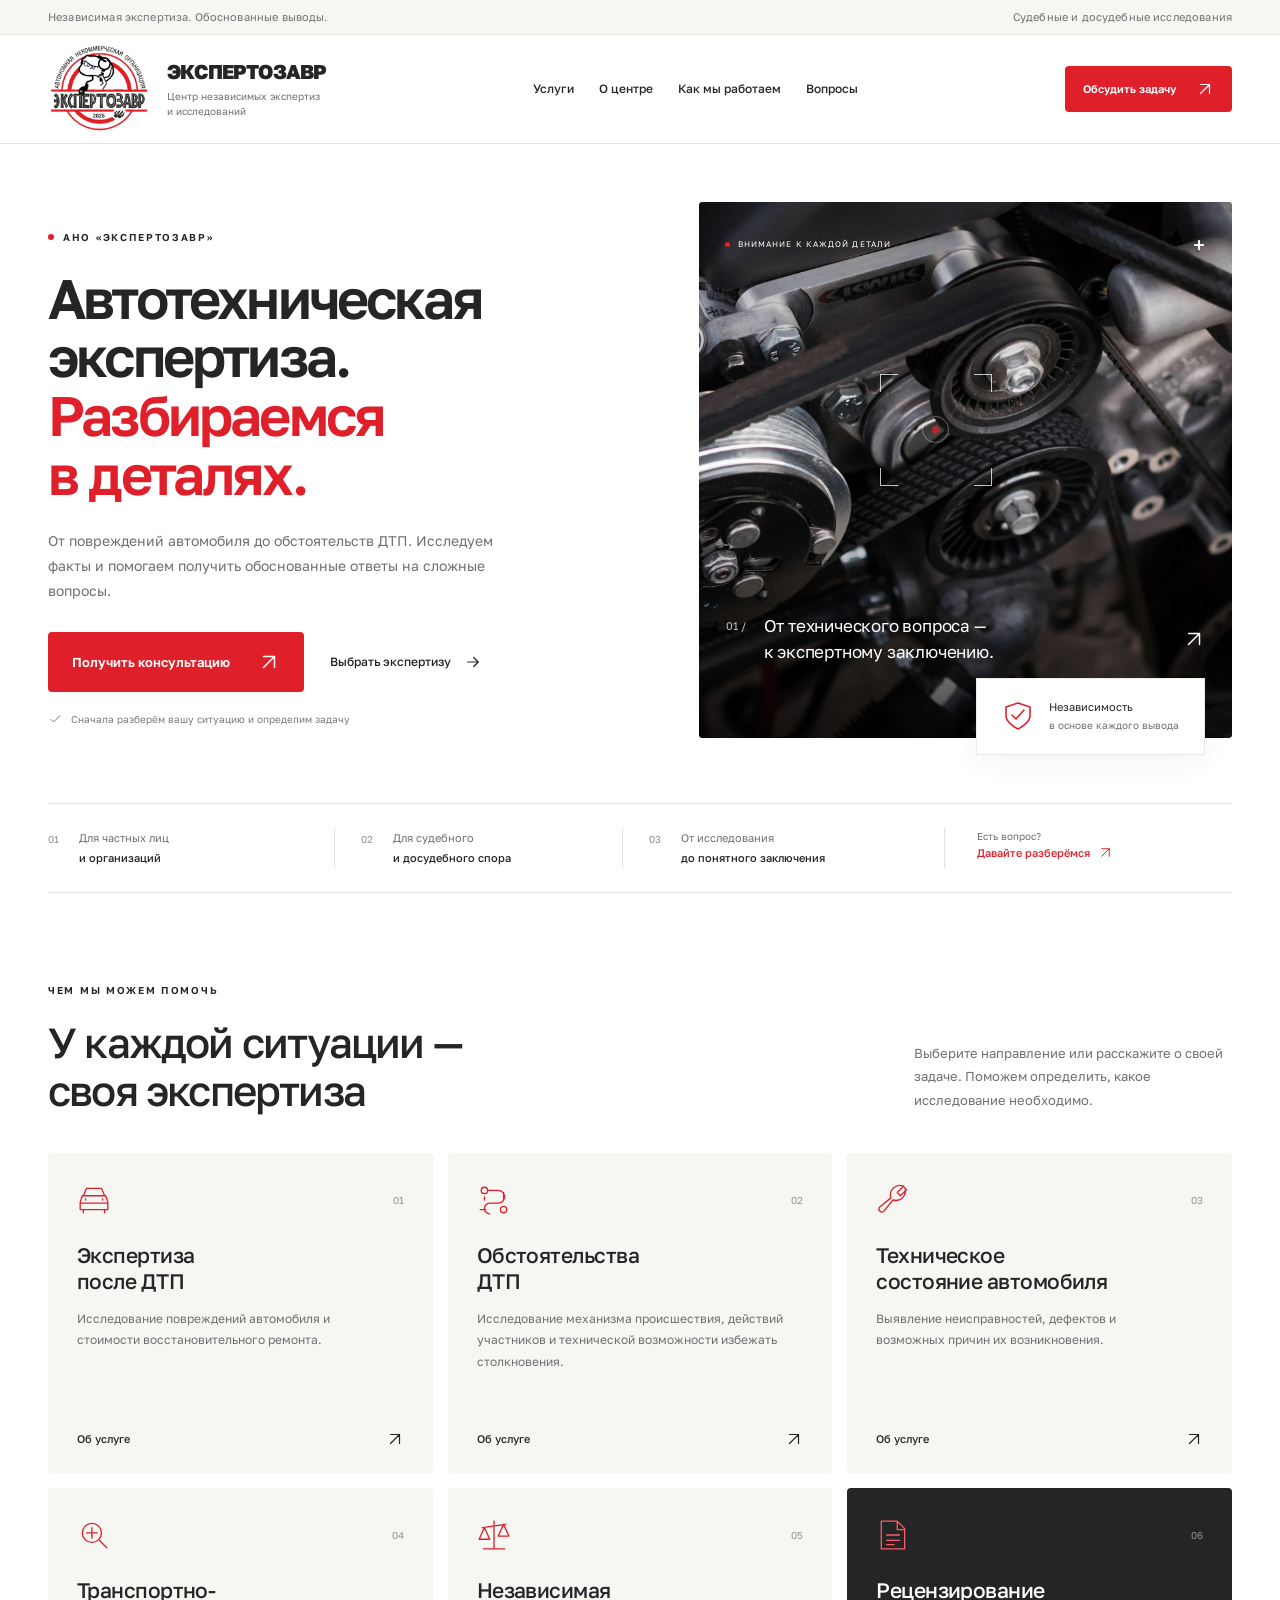
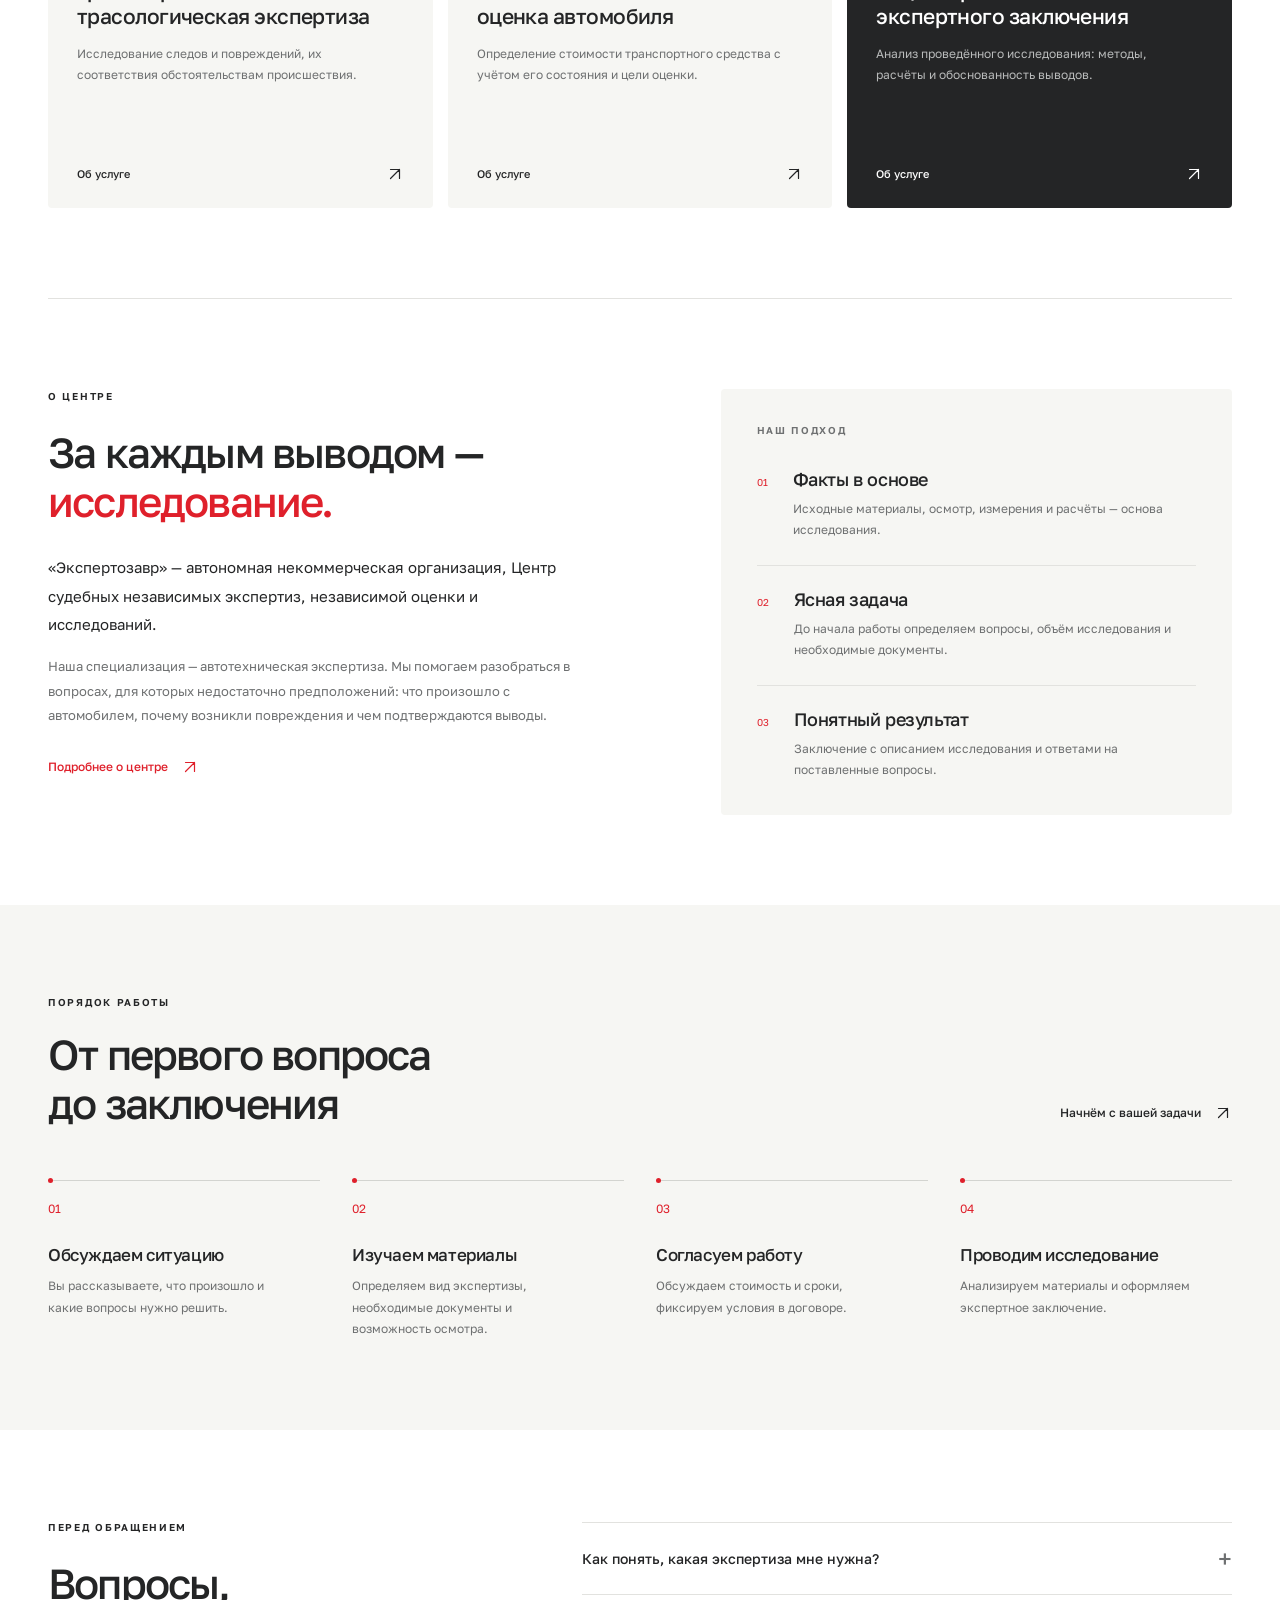
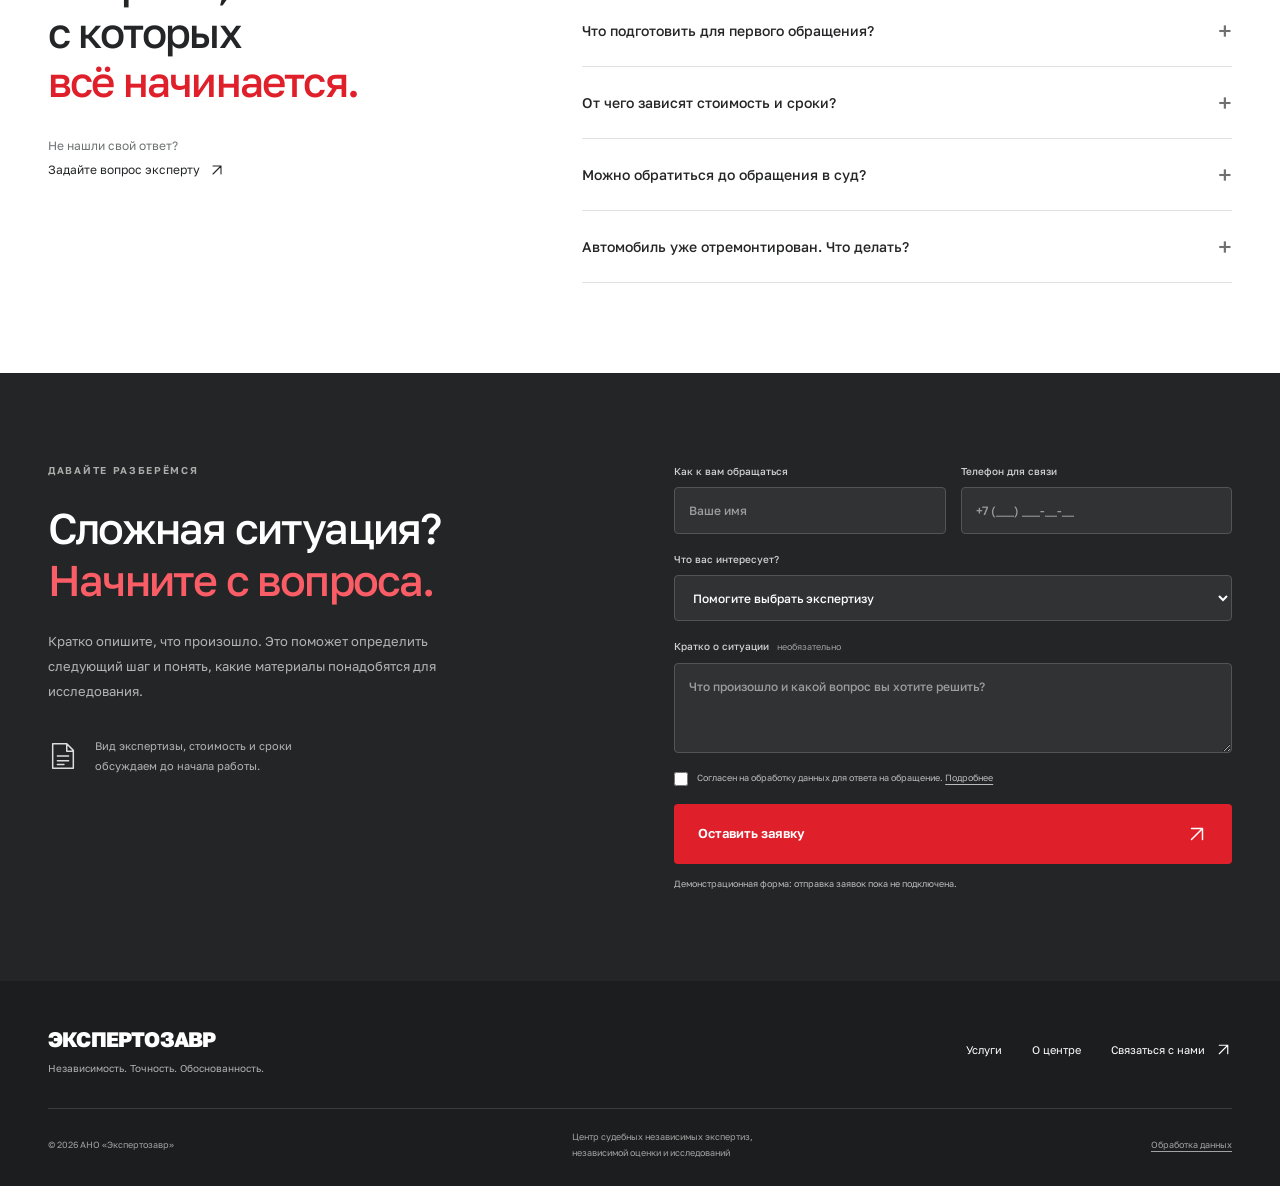
==== index.html @ 4aae189a "Add About center page and connect site navigation" ====
<!doctype html>
<html lang="ru">
<head>
<meta charset="utf-8"><meta name="viewport" content="width=device-width, initial-scale=1"><meta name="theme-color" content="#df202b">
<title>Экспертозавр — независимая автотехническая экспертиза</title>
<meta name="description" content="АНО «Экспертозавр» — Центр судебных независимых экспертиз, независимой оценки и исследований. Автотехническая экспертиза, исследование повреждений и оценка автомобиля.">
<meta property="og:title" content="Экспертозавр — разбираемся в деталях"><meta property="og:description" content="Независимая автотехническая экспертиза. От технического вопроса — к экспертному заключению."><link rel="canonical" href="https://thenineaxis.github.io/expertozavr-demo/"><meta property="og:url" content="https://thenineaxis.github.io/expertozavr-demo/"><meta property="og:type" content="website"><meta property="og:locale" content="ru_RU">
<link rel="icon" type="image/svg+xml" href="./assets/favicon.svg"><link rel="stylesheet" href="./styles.css"><script src="./site-config.js" defer></script><script src="./app.js" defer></script>
</head>
<body>
<a class="skip-link" href="#main">Перейти к содержанию</a>
<svg class="icon-library" xmlns="http://www.w3.org/2000/svg" aria-hidden="true">
<symbol id="i-arrow" viewBox="0 0 24 24"><path d="M5 12h14m-6-6 6 6-6 6"/></symbol><symbol id="i-up-right" viewBox="0 0 24 24"><path d="M6 18 18 6M6 6h12v12"/></symbol><symbol id="i-check" viewBox="0 0 24 24"><path d="m5 12 4 4L19 6"/></symbol>
<symbol id="i-car" viewBox="0 0 32 32"><path d="m6 12 3-7h14l3 7M5 12h22l2 6v7H3v-7l2-6ZM6 25v3m20-3v3M3 19h26M8 15v1m16-1v1"/></symbol>
<symbol id="i-search" viewBox="0 0 32 32"><circle cx="14" cy="14" r="9"/><path d="m21 21 7 7M14 9v10m-5-5h10"/></symbol>
<symbol id="i-tool" viewBox="0 0 32 32"><path d="M27 4a9 9 0 0 1-11 12L7 27a3 3 0 0 1-4-4l11-9A9 9 0 0 1 26 3l-6 6 3 3 6-6"/></symbol>
<symbol id="i-route" viewBox="0 0 32 32"><circle cx="7" cy="7" r="3"/><circle cx="25" cy="25" r="3"/><path d="M10 7h10a6 6 0 0 1 0 12h-8a5 5 0 0 0 0 10M7 13v3m18-7v6M3 25h5"/></symbol>
<symbol id="i-document" viewBox="0 0 32 32"><path d="M8 3h12l7 7v19H5V3h3Zm12 0v8h7M10 16h12m-12 5h12m-12 4h7"/></symbol>
<symbol id="i-scale" viewBox="0 0 32 32"><path d="M16 3v25M6 29h20M5 9l22-3M7 9l-5 11h10L7 9Zm18-3-5 11h10L25 6Z"/></symbol>
<symbol id="i-shield" viewBox="0 0 32 32"><path d="m16 3 12 4v9c0 7-12 13-12 13S4 23 4 16V7l12-4Z"/><path d="m10 15 4 4 8-9"/></symbol>
</svg>
<div class="topline"><div class="container topline-inner"><span>Независимая экспертиза. Обоснованные выводы.</span><span>Судебные и досудебные исследования</span></div></div>
<header class="site-header"><div class="container header-inner">
<a class="brand" href="#" aria-label="Экспертозавр — главная"><img src="./assets/logo-expertozavr.png" alt="Логотип АНО «Экспертозавр»: динозавр с лупой" width="104" height="94"><span class="brand-copy"><strong>ЭКСПЕРТОЗАВР</strong><span>Центр независимых экспертиз<br>и исследований</span></span></a>
<nav class="desktop-nav" aria-label="Основная навигация"><a href="#services">Услуги</a><a href="./about/">О центре</a><a href="#process">Как мы работаем</a><a href="#questions">Вопросы</a></nav>
<a class="button button-small header-cta" href="#consultation">Обсудить задачу <svg><use href="#i-up-right"/></svg></a><button class="menu-toggle" aria-label="Открыть меню" aria-expanded="false" aria-controls="mobile-nav"><span></span><span></span></button></div>
<nav class="mobile-nav" id="mobile-nav" aria-label="Мобильная навигация" hidden><a href="#services">Услуги</a><a href="./about/">О центре</a><a href="#process">Как мы работаем</a><a href="#questions">Вопросы</a><a href="#consultation">Обсудить задачу ↗</a></nav></header>
<main id="main">
<section class="hero container" aria-labelledby="hero-title"><div class="hero-copy"><p class="eyebrow"><span></span> АНО «ЭКСПЕРТОЗАВР»</p><h1 id="hero-title">Автотехническая<br>экспертиза.<br><em>Разбираемся<br>в деталях.</em></h1><p class="hero-description">От повреждений автомобиля до обстоятельств ДТП. Исследуем факты и помогаем получить обоснованные ответы на сложные вопросы.</p><div class="hero-actions"><a class="button" href="#consultation">Получить консультацию <svg><use href="#i-up-right"/></svg></a><a class="text-link" href="#services">Выбрать экспертизу <svg><use href="#i-arrow"/></svg></a></div><p class="hero-note"><svg><use href="#i-check"/></svg> Сначала разберём вашу ситуацию и определим задачу</p></div>
<div class="hero-visual"><img class="hero-photo" src="./assets/auto-inspection.jpg" alt="Детали двигателя автомобиля — объект технического исследования" width="1400" height="787" fetchpriority="high"><div class="photo-shade"></div><div class="photo-top"><span class="live-dot"></span> ВНИМАНИЕ К КАЖДОЙ ДЕТАЛИ <span class="corner-mark">+</span></div><div class="focus-mark" aria-hidden="true"><span></span><i></i></div><div class="photo-bottom"><span class="photo-number">01 /</span><p>От технического вопроса —<br>к экспертному заключению.</p><svg><use href="#i-up-right"/></svg></div><div class="visual-label"><svg><use href="#i-shield"/></svg><span>Независимость<br><strong>в основе каждого вывода</strong></span></div></div></section>
<div class="principles container"><div><span class="principle-number">01</span><p>Для частных лиц<br><strong>и организаций</strong></p></div><div><span class="principle-number">02</span><p>Для судебного<br><strong>и досудебного спора</strong></p></div><div><span class="principle-number">03</span><p>От исследования<br><strong>до понятного заключения</strong></p></div><a href="#consultation" class="principle-link">Есть вопрос?<br><span>Давайте разберёмся <svg><use href="#i-up-right"/></svg></span></a></div>
<section class="services section" id="services" aria-labelledby="services-title"><div class="container"><div class="section-heading"><div><p class="eyebrow">ЧЕМ МЫ МОЖЕМ ПОМОЧЬ</p><h2 id="services-title">У каждой ситуации —<br>своя экспертиза</h2></div><p class="section-intro">Выберите направление или расскажите о своей задаче. Поможем определить, какое исследование необходимо.</p></div>
<div class="service-grid">
<article class="service-card"><div class="card-top"><svg class="service-icon"><use href="#i-car"/></svg><span>01</span></div><h3>Экспертиза<br>после ДТП</h3><p>Исследование повреждений автомобиля и стоимости восстановительного ремонта.</p><a class="card-link" href="./services/ekspertiza-posle-dtp/">Об услуге <svg><use href="#i-up-right"/></svg></a></article>
<article class="service-card"><div class="card-top"><svg class="service-icon"><use href="#i-route"/></svg><span>02</span></div><h3>Обстоятельства<br>ДТП</h3><p>Исследование механизма происшествия, действий участников и технической возможности избежать столкновения.</p><a class="card-link" href="./services/obstoyatelstva-dtp/">Об услуге <svg><use href="#i-up-right"/></svg></a></article>
<article class="service-card"><div class="card-top"><svg class="service-icon"><use href="#i-tool"/></svg><span>03</span></div><h3>Техническое<br>состояние автомобиля</h3><p>Выявление неисправностей, дефектов и возможных причин их возникновения.</p><a class="card-link" href="./services/tekhnicheskoe-sostoyanie-avtomobilya/">Об услуге <svg><use href="#i-up-right"/></svg></a></article>
<article class="service-card"><div class="card-top"><svg class="service-icon"><use href="#i-search"/></svg><span>04</span></div><h3>Транспортно-<br>трасологическая экспертиза</h3><p>Исследование следов и повреждений, их соответствия обстоятельствам происшествия.</p><a class="card-link" href="./services/transportno-trasologicheskaya-ekspertiza/">Об услуге <svg><use href="#i-up-right"/></svg></a></article>
<article class="service-card"><div class="card-top"><svg class="service-icon"><use href="#i-scale"/></svg><span>05</span></div><h3>Независимая<br>оценка автомобиля</h3><p>Определение стоимости транспортного средства с учётом его состояния и цели оценки.</p><a class="card-link" href="./services/nezavisimaya-otsenka-avtomobilya/">Об услуге <svg><use href="#i-up-right"/></svg></a></article>
<article class="service-card service-card-dark"><div class="card-top"><svg class="service-icon"><use href="#i-document"/></svg><span>06</span></div><h3>Рецензирование<br>экспертного заключения</h3><p>Анализ проведённого исследования: методы, расчёты и обоснованность выводов.</p><a class="card-link" href="./services/retsenzirovanie-ekspertnogo-zaklyucheniya/">Об услуге <svg><use href="#i-up-right"/></svg></a></article>
</div></div></section>
<section class="about section container" id="about" aria-labelledby="about-title"><div class="about-copy"><p class="eyebrow">О ЦЕНТРЕ</p><h2 id="about-title">За каждым выводом —<br><em>исследование.</em></h2><p class="about-lead">«Экспертозавр» — автономная некоммерческая организация, Центр судебных независимых экспертиз, независимой оценки и исследований.</p><p>Наша специализация — автотехническая экспертиза. Мы помогаем разобраться в вопросах, для которых недостаточно предположений: что произошло с автомобилем, почему возникли повреждения и чем подтверждаются выводы.</p><a class="text-link" href="./about/">Подробнее о центре <svg><use href="#i-up-right"/></svg></a></div><div class="approach"><p class="eyebrow">НАШ ПОДХОД</p><div><span>01</span><article><h3>Факты в основе</h3><p>Исходные материалы, осмотр, измерения и расчёты — основа исследования.</p></article></div><div><span>02</span><article><h3>Ясная задача</h3><p>До начала работы определяем вопросы, объём исследования и необходимые документы.</p></article></div><div><span>03</span><article><h3>Понятный результат</h3><p>Заключение с описанием исследования и ответами на поставленные вопросы.</p></article></div></div></section>
<section class="process section" id="process" aria-labelledby="process-title"><div class="container"><div class="section-heading"><div><p class="eyebrow">ПОРЯДОК РАБОТЫ</p><h2 id="process-title">От первого вопроса<br>до заключения</h2></div><a class="text-link" href="#consultation">Начнём с вашей задачи <svg><use href="#i-up-right"/></svg></a></div><ol class="steps"><li><span>01</span><h3>Обсуждаем ситуацию</h3><p>Вы рассказываете, что произошло и какие вопросы нужно решить.</p></li><li><span>02</span><h3>Изучаем материалы</h3><p>Определяем вид экспертизы, необходимые документы и возможность осмотра.</p></li><li><span>03</span><h3>Согласуем работу</h3><p>Обсуждаем стоимость и сроки, фиксируем условия в договоре.</p></li><li><span>04</span><h3>Проводим исследование</h3><p>Анализируем материалы и оформляем экспертное заключение.</p></li></ol></div></section>
<section class="faq section container" id="questions" aria-labelledby="faq-title"><div><p class="eyebrow">ПЕРЕД ОБРАЩЕНИЕМ</p><h2 id="faq-title">Вопросы,<br>с которых<br><em>всё начинается.</em></h2><p class="faq-note">Не нашли свой ответ?<br><a href="#consultation">Задайте вопрос эксперту <svg><use href="#i-up-right"/></svg></a></p></div><div class="faq-list"><details><summary>Как понять, какая экспертиза мне нужна?<span>+</span></summary><p>Расскажите, что произошло и какой результат вам нужен. Для начала достаточно описания ситуации. После изучения исходной информации можно определить направление исследования и вопросы эксперту.</p></details><details><summary>Что подготовить для первого обращения?<span>+</span></summary><p>Полезны краткое описание ситуации, сведения об автомобиле, фотографии повреждений и имеющиеся документы. Полный перечень зависит от задачи: его уточняют до начала работы.</p></details><details><summary>От чего зависят стоимость и сроки?<span>+</span></summary><p>От вопросов эксперту, объёма материалов, сложности исследования и необходимости осмотра. Стоимость и срок согласуются после знакомства с задачей, до заключения договора.</p></details><details><summary>Можно обратиться до обращения в суд?<span>+</span></summary><p>Можно обсудить проведение независимого исследования до обращения в суд. Если дело уже рассматривается, при обращении укажите стадию разбирательства и поставленные вопросы.</p></details><details><summary>Автомобиль уже отремонтирован. Что делать?<span>+</span></summary><p>Сохраните фотографии до ремонта, акты осмотра, расчёты и документы о ремонте. Возможность исследования по имеющимся материалам оценивается индивидуально.</p></details></div></section>
<section class="consultation section" id="consultation" aria-labelledby="consultation-title"><div class="container consultation-grid"><div class="consultation-copy"><p class="eyebrow">ДАВАЙТЕ РАЗБЕРЁМСЯ</p><h2 id="consultation-title">Сложная ситуация?<br><em>Начните с вопроса.</em></h2><p>Кратко опишите, что произошло. Это поможет определить следующий шаг и понять, какие материалы понадобятся для исследования.</p><div class="consultation-footer"><svg><use href="#i-document"/></svg><span>Вид экспертизы, стоимость и сроки<br>обсуждаем до начала работы.</span></div><div id="contact-details" hidden></div></div>
<form id="consultation-form"><div class="form-row"><label>Как к вам обращаться<input name="name" autocomplete="name" placeholder="Ваше имя" maxlength="80" required></label><label>Телефон для связи<input name="phone" type="tel" autocomplete="tel" inputmode="tel" placeholder="+7 (___) ___-__-__" minlength="10" maxlength="30" required aria-describedby="phone-error"><span id="phone-error" class="field-error" hidden>Укажите номер: от 10 до 15 цифр.</span></label></div><label>Что вас интересует?<select name="service" id="service-select"><option value="Не знаю, нужна консультация">Помогите выбрать экспертизу</option><option value="Экспертиза после ДТП">Экспертиза после ДТП</option><option value="Обстоятельства ДТП">Обстоятельства ДТП</option><option value="Техническое состояние автомобиля">Техническое состояние автомобиля</option><option value="Транспортно-трасологическая экспертиза">Транспортно-трасологическая экспертиза</option><option value="Независимая оценка автомобиля">Независимая оценка автомобиля</option><option value="Рецензирование экспертного заключения">Рецензирование экспертного заключения</option></select></label><label>Кратко о ситуации <span class="optional">необязательно</span><textarea name="message" placeholder="Что произошло и какой вопрос вы хотите решить?" rows="3" maxlength="2000"></textarea></label><label class="consent"><input type="checkbox" name="consent" required><span>Согласен на обработку данных для ответа на обращение. <button type="button" class="inline-button" id="privacy-open">Подробнее</button></span></label><button class="button submit-button" type="submit">Оставить заявку <svg><use href="#i-up-right"/></svg></button><p class="form-note" id="form-mode-note">Демонстрационная форма: отправка заявок пока не подключена.</p><div id="form-result" class="form-result" role="status" hidden></div></form></div></section>
</main>
<footer class="site-footer"><div class="container"><div class="footer-main"><a class="footer-brand" href="#">ЭКСПЕРТОЗАВР<span>Независимость. Точность. Обоснованность.</span></a><div class="footer-links"><a href="#services">Услуги</a><a href="./about/">О центре</a><a href="#consultation">Связаться с нами <svg><use href="#i-up-right"/></svg></a></div></div><div class="footer-bottom"><p>© <span id="year">2026</span> АНО «Экспертозавр»</p><p>Центр судебных независимых экспертиз,<br>независимой оценки и исследований</p><button class="inline-button" id="footer-privacy">Обработка данных</button></div></div></footer>
<dialog id="service-dialog" class="modal" aria-labelledby="dialog-title"><button class="modal-close" aria-label="Закрыть окно">×</button><p class="eyebrow" id="dialog-eyebrow">НАПРАВЛЕНИЕ ЭКСПЕРТИЗЫ</p><h2 id="dialog-title"></h2><p id="dialog-description"></p><div id="dialog-extra"></div><a class="button" href="#consultation" id="dialog-cta">Обсудить эту задачу <svg><use href="#i-up-right"/></svg></a></dialog>
</body>
</html>
---- styles.css ----
@import url('https://fonts.googleapis.com/css2?family=Golos+Text:wght@400;500;600;700;800;900&display=swap');
:root{--red:#df202b;--red-dark:#c51621;--ink:#242526;--muted:#6e7071;--line:#e2e2df;--cream:#f6f6f3;--radius:4px}*{box-sizing:border-box}html{scroll-behavior:smooth;scroll-padding-top:110px}body{margin:0;color:var(--ink);background:#fff;font-family:'Golos Text',Arial,sans-serif;font-size:15px;line-height:1.6}button,input,select,textarea{font:inherit}button,a,input,select,textarea{-webkit-tap-highlight-color:transparent}a{color:inherit;text-decoration:none}button{cursor:pointer}img{display:block;max-width:100%}svg{width:22px;height:22px;fill:none;stroke:currentColor;stroke-width:1.6;stroke-linecap:round;stroke-linejoin:round;flex:none}.icon-library{position:absolute;width:0;height:0;overflow:hidden}.container{width:min(1280px,calc(100% - 96px));margin-inline:auto}.skip-link{position:fixed;top:-80px;left:16px;z-index:100;padding:12px;background:var(--ink);color:#fff}.skip-link:focus{top:12px}:focus-visible{outline:3px solid #b61721;outline-offset:5px}.topline{background:var(--cream);border-bottom:1px solid #eaeae7;font-size:11px;color:#717373;letter-spacing:.15px}.topline-inner{display:flex;justify-content:space-between;align-items:center;height:34px}.site-header{position:sticky;top:0;z-index:20;background:rgba(255,255,255,.97);border-bottom:1px solid var(--line)}.header-inner{height:108px;display:flex;align-items:center;justify-content:space-between;gap:26px}.brand{display:flex;align-items:center;gap:15px;flex-shrink:0}.brand img{width:104px;height:94px;object-fit:contain}.brand-copy strong{display:block;line-height:1.2;font-size:20px;letter-spacing:-.8px;font-weight:800}.brand-copy>span{display:block;font-size:10px;color:var(--muted);line-height:1.5;margin-top:6px}.desktop-nav{display:flex;gap:25px;font-size:12px;font-weight:500}.desktop-nav a{position:relative;padding:12px 0}.desktop-nav a:hover{color:var(--red)}.button{display:inline-flex;gap:28px;align-items:center;justify-content:space-between;border:1px solid transparent;border-radius:var(--radius);padding:18px 23px;background:var(--red);color:#fff;line-height:1.5;font-weight:600;font-size:13px;transition:background .2s,transform .2s}.button:hover{background:var(--red-dark);transform:translateY(-2px)}.button-small{padding:13px 17px;font-size:11px;gap:20px}.button-small svg{width:18px;height:18px}.menu-toggle{display:none}.mobile-nav[hidden]{display:none}.hero{display:grid;grid-template-columns:1.1fr 1fr;gap:64px;padding-top:58px;padding-bottom:48px;align-items:center}.eyebrow{font-size:10px;font-weight:600;letter-spacing:1.7px;line-height:1.5;margin:0 0 24px;display:flex;align-items:center;gap:9px}.eyebrow>span{display:block;width:6px;height:6px;background:var(--red);border-radius:50%}h1,h2,h3,p{overflow-wrap:break-word}h1,h2,h3{line-height:1.1;letter-spacing:-1.5px}h1{font-size:clamp(42px,4.35vw,65px);font-weight:600;margin:0 0 24px;letter-spacing:-2.8px;line-height:1.055}h1 em,h2 em{color:var(--red);font-style:normal}h2{font-size:42px;font-weight:500;margin:0;letter-spacing:-1.8px;line-height:1.16}.hero-description{font-size:14px;line-height:1.8;color:var(--muted);max-width:460px;margin:0 0 29px}.hero-actions{display:flex;gap:26px;align-items:center;flex-wrap:wrap}.text-link{display:inline-flex;align-items:center;gap:13px;font-size:12px;font-weight:500;line-height:1.5}.text-link svg{width:18px;height:18px}.text-link:hover{color:var(--red)}.hero-note{display:flex;align-items:center;gap:8px;font-size:10px;color:#7a7d7d;margin:19px 0 0}.hero-note svg{width:15px;height:15px}.hero-visual{height:536px;position:relative;background:#303337;isolation:isolate;border-radius:var(--radius);margin-bottom:17px}.hero-photo{width:100%;height:100%;object-fit:cover;object-position:41% center;border-radius:var(--radius)}.photo-shade{position:absolute;inset:0;background:linear-gradient(180deg,rgba(0,0,0,.3),transparent 50%,rgba(0,0,0,.75));border-radius:var(--radius)}.photo-top{position:absolute;top:25px;left:26px;right:26px;display:flex;gap:8px;align-items:center;color:#fff;font-size:8px;letter-spacing:1.1px}.live-dot{width:5px;height:5px;background:var(--red);border-radius:50%}.corner-mark{margin-left:auto;font-size:22px;font-weight:400}.focus-mark{position:absolute;top:32%;left:34%;width:112px;height:112px;background:linear-gradient(#fff,#fff) top left/18px 1px no-repeat,linear-gradient(#fff,#fff) top left/1px 18px no-repeat,linear-gradient(#fff,#fff) top right/18px 1px no-repeat,linear-gradient(#fff,#fff) top right/1px 18px no-repeat,linear-gradient(#fff,#fff) bottom left/18px 1px no-repeat,linear-gradient(#fff,#fff) bottom left/1px 18px no-repeat,linear-gradient(#fff,#fff) bottom right/18px 1px no-repeat,linear-gradient(#fff,#fff) bottom right/1px 18px no-repeat;opacity:.75}.focus-mark span{width:7px;height:7px;background:var(--red);border-radius:50%;position:absolute;left:52px;top:52px}.focus-mark i{display:block;width:27px;height:27px;border:1px solid #fff7;border-radius:50%;position:absolute;left:42px;top:42px}.photo-bottom{position:absolute;bottom:74px;left:27px;right:27px;display:flex;align-items:center;gap:18px;color:#fff}.photo-number{font-size:11px;color:#c6c6c6;align-self:flex-start;padding-top:4px}.photo-bottom p{margin:0;font-size:17px;line-height:1.5;letter-spacing:-.2px}.photo-bottom svg{margin-left:auto}.visual-label{position:absolute;bottom:-17px;right:27px;display:flex;align-items:center;gap:15px;background:#fff;padding:19px 25px;box-shadow:0 6px 30px #0000000d;border:1px solid #ebebe8;font-size:11px;line-height:1.7}.visual-label>svg{color:var(--red);width:32px;height:32px}.visual-label strong{font-size:10px;color:var(--muted);font-weight:400}.principles{display:grid;grid-template-columns:1fr 1fr 1.12fr 1fr;border-top:1px solid var(--line);border-bottom:1px solid var(--line);padding-block:24px}.principles>div{display:flex;align-items:center;gap:20px;padding-left:26px;border-right:1px solid var(--line)}.principles>div:first-child{padding-left:0}.principle-number{color:#8f9292;font-size:10px;align-self:flex-start;margin-top:3px}.principles p{margin:0;font-size:11px;line-height:1.8;color:var(--muted)}.principles strong{font-weight:500;color:var(--ink)}.principle-link{font-size:10px;color:var(--muted);padding-left:32px}.principle-link span{font-size:11px;color:var(--red);font-weight:500;display:flex;align-items:center;gap:8px}.principle-link svg{width:15px;height:15px}.section{padding-block:90px}.section-heading{display:flex;align-items:flex-end;justify-content:space-between;gap:70px;margin-bottom:38px}.section-heading .eyebrow{margin-bottom:20px}.section-intro{font-size:13px;line-height:1.8;max-width:318px;color:var(--muted);margin:0 0 3px}.service-grid{display:grid;grid-template-columns:repeat(3,1fr);gap:15px}.service-card{background:var(--cream);border:1px solid transparent;border-radius:var(--radius);padding:29px 28px 24px;min-height:320px;display:flex;flex-direction:column;transition:border-color .2s,transform .2s}.service-card:hover{border-color:#c5c5c1;transform:translateY(-3px)}.card-top{display:flex;align-items:center;justify-content:space-between;margin-bottom:25px}.service-icon{width:34px;height:34px;stroke-width:1.25;color:var(--red)}.card-top>span{color:#929491;font-size:10px}.service-card h3{font-size:21px;font-weight:500;letter-spacing:-.55px;line-height:1.25;margin:0 0 13px}.service-card p{font-size:12px;line-height:1.8;color:var(--muted);margin:0 0 20px;max-width:310px}.card-link{display:flex;align-items:center;justify-content:space-between;gap:20px;border:0;background:transparent;color:inherit;text-align:left;font-size:11px;font-weight:500;margin-top:auto;padding:9px 0 0;width:100%}.card-link svg{width:18px;height:18px}.card-link:hover{color:var(--red)}.service-card-dark{background:var(--ink);color:#fff}.service-card-dark p{color:#b9bbbb}.service-card-dark .service-icon{color:#ff5c64}.service-card-dark .card-link:hover{color:#ff7d84}.about{border-top:1px solid var(--line);display:grid;grid-template-columns:1.1fr 1fr;gap:110px}.about h2{margin-bottom:28px}.about-copy>p:not(.eyebrow){font-size:13px;line-height:1.9;color:var(--muted);max-width:530px}.about-copy .about-lead{color:var(--ink)!important;font-size:15px!important}.about-copy .text-link{margin-top:17px;color:var(--red)}.approach{background:var(--cream);padding:34px 36px;border-radius:var(--radius)}.approach>.eyebrow{color:var(--muted);margin-bottom:8px}.approach>div{display:flex;gap:25px;border-bottom:1px solid var(--line);padding-block:24px}.approach>div:last-child{border-bottom:0;padding-bottom:0}.approach>div>span{color:var(--red);font-size:10px;margin-top:4px}.approach h3{font-size:18px;font-weight:500;letter-spacing:-.4px;margin:0 0 8px}.approach p:not(.eyebrow){font-size:12px;line-height:1.8;color:var(--muted);margin:0}.process{background:var(--cream)}.process .section-heading{margin-bottom:53px}.process .section-heading>.text-link{margin-bottom:5px}.steps{list-style:none;padding:0;margin:0;display:grid;grid-template-columns:repeat(4,1fr);gap:32px}.steps li{border-top:1px solid #d3d4d0;padding-top:18px;position:relative}.steps li:before{content:'';width:5px;height:5px;background:var(--red);position:absolute;top:-3px;left:0;border-radius:50%}.steps li>span{font-size:12px;color:var(--red);display:block;margin-bottom:27px}.steps h3{font-size:17px;font-weight:500;letter-spacing:-.4px;margin:0 0 11px}.steps p{font-size:12px;color:var(--muted);line-height:1.8;margin:0;max-width:240px}.faq{display:grid;grid-template-columns:.8fr 1.2fr;gap:100px}.faq-note{font-size:12px;color:var(--muted);margin-top:29px;line-height:2}.faq-note a{display:inline-flex;gap:9px;align-items:center;color:var(--ink)}.faq-note svg{width:16px;height:16px}.faq-list{padding-top:2px}.faq details{border-bottom:1px solid var(--line)}.faq details:first-child{border-top:1px solid var(--line)}.faq summary{display:flex;align-items:center;justify-content:space-between;gap:25px;font-size:14px;font-weight:500;padding:23px 0;cursor:pointer;list-style:none;line-height:1.5}.faq summary::-webkit-details-marker{display:none}.faq summary>span{font-size:25px;color:#6e7071;font-weight:400;line-height:1;transition:transform .2s}.faq details[open] summary>span{transform:rotate(45deg);color:var(--red)}.faq details p{margin:0;padding:0 34px 22px 0;font-size:12px;line-height:1.9;color:var(--muted)}.consultation{background:var(--ink);color:#fff}.consultation-grid{display:grid;grid-template-columns:1fr 1.06fr;gap:100px}.consultation .eyebrow{color:#adadab}.consultation h2{font-size:43px;line-height:1.2}.consultation h2 em{color:#fa5d65}.consultation-copy>p:not(.eyebrow){color:#b3b5b5;max-width:390px;font-size:13px;line-height:1.9;margin:24px 0 33px}.consultation-footer{display:flex;align-items:center;gap:17px;font-size:11px;color:#b3b5b5;line-height:1.8}.consultation-footer svg{width:30px;height:30px;color:#ddd}.form-row{display:grid;grid-template-columns:1fr 1fr;gap:15px}form label{display:block;font-size:10px;font-weight:500;margin-bottom:17px;color:#d0d1d1}input:not([type=checkbox]),select,textarea{display:block;border:1px solid #535555;background:#303233;color:#fff;padding:13px 14px;width:100%;margin-top:8px;border-radius:var(--radius);font-size:12px;transition:border-color .2s;min-height:46px}input::placeholder,textarea::placeholder{color:#9b9e9e}textarea{resize:vertical;min-height:90px}select{appearance:auto;cursor:pointer}select option{background:#303233;color:#fff}.optional{font-weight:400;color:#9b9e9e;margin-left:5px;font-size:9px}input:focus,select:focus,textarea:focus{outline:2px solid #fa5d65;outline-offset:2px}.consent{display:flex;align-items:flex-start;gap:9px;font-size:9px;line-height:1.8;font-weight:400;color:#b9bcbc}.consent input{accent-color:var(--red);width:14px;height:14px;flex:none;margin:2px 0 0}.inline-button{border:0;background:transparent;padding:0;color:inherit;text-decoration:underline;text-underline-offset:3px;font-size:inherit}.inline-button:hover{color:var(--red)}.consent .inline-button:hover{color:#ff7d84}.submit-button{width:100%;margin-top:1px}.form-note{font-size:9px;color:#b9bcbc;line-height:1.7;margin:12px 0 0}.form-result{font-size:12px;padding:15px;border:1px solid #737674;border-radius:var(--radius);color:#e4e8e6;margin-top:15px;line-height:1.7}.field-error{font-size:10px;color:#ff9a9f;display:block;margin-top:5px}.field-error[hidden],.form-result[hidden]{display:none}.site-footer{background:#1c1d1e;color:#fff;padding:44px 0 25px}.footer-main{display:flex;justify-content:space-between;gap:35px;padding-bottom:33px;border-bottom:1px solid #3a3b3c}.footer-brand{font-size:21px;font-weight:800;letter-spacing:-.8px;line-height:1.4}.footer-brand span{display:block;color:#b0b2b1;font-size:10px;font-weight:400;letter-spacing:0;margin-top:6px}.footer-links{display:flex;align-items:center;gap:30px;font-size:11px}.footer-links a:last-child{display:flex;align-items:center;gap:10px}.footer-links svg{width:17px;height:17px}.footer-links a:hover{color:#ff7d84}.footer-bottom{display:flex;align-items:center;justify-content:space-between;gap:30px;color:#a0a3a2;padding-top:20px;font-size:9px;line-height:1.8}.footer-bottom p{margin:0}.modal{padding:45px;width:min(560px,calc(100% - 32px));max-height:85dvh;overflow:auto;border:0;border-radius:6px;color:var(--ink);box-shadow:0 30px 100px #0004}.modal::backdrop{background:#16191bb3;backdrop-filter:blur(4px)}.modal-close{position:absolute;top:8px;right:15px;border:0;background:none;color:var(--muted);font-size:30px;font-weight:400;width:35px;height:40px}.modal h2{font-size:30px;letter-spacing:-1px;line-height:1.25;margin:0 0 20px}.modal .eyebrow{font-size:9px}.modal>p:not(.eyebrow),.modal li{font-size:13px;color:var(--muted);line-height:1.9}.modal ul{padding-left:20px;margin-bottom:26px}.modal .button{margin-top:15px;font-size:12px}.modal .button[hidden]{display:none}body.modal-open{overflow:hidden}#contact-details{font-size:14px;margin-top:30px}#contact-details a{display:block;color:#fff}
@media(min-width:1500px){.container{max-width:1340px}.hero{gap:90px}.hero-visual{height:560px}.hero-description{font-size:15px}h1{font-size:66px}.service-card{min-height:324px}}
@media(max-width:1200px){.container{width:calc(100% - 64px)}.header-inner{gap:18px}.brand-copy strong{font-size:17px}.brand{gap:10px}.brand img{width:90px;height:82px}.desktop-nav{gap:19px;font-size:11px}.button-small{padding:12px 14px;gap:12px}.hero{gap:32px}.hero-visual{height:510px}.hero-actions{gap:18px}.hero-actions .button{gap:17px;padding:16px 18px}.hero-actions .text-link{font-size:11px}.about,.consultation-grid{gap:60px}.faq{gap:65px}.service-card{padding:25px}.service-card h3{font-size:20px}.service-card p{font-size:11px}h2{font-size:38px}.consultation h2{font-size:38px}.principles>div{gap:12px;padding-left:20px}.principle-link{padding-left:24px}}
@media(max-width:960px){.desktop-nav{gap:17px}.desktop-nav a:nth-child(3){display:none}.brand-copy>span{font-size:9px}.brand-copy strong{font-size:16px}.header-inner{height:96px}.hero{gap:30px;padding-top:40px;padding-bottom:36px;grid-template-columns:1.1fr 1fr}h1{font-size:43px;letter-spacing:-1.8px}.hero-visual{height:480px}.hero-description{font-size:12px}.hero-actions{align-items:flex-start;flex-direction:column;gap:15px}.hero-note{font-size:9px}.photo-bottom{left:20px;right:20px;gap:10px}.photo-bottom p{font-size:14px}.visual-label{right:17px;padding:16px}.photo-top{left:20px;right:20px;font-size:7px}.principles{grid-template-columns:1fr 1fr 1.1fr}.principle-link{display:none}.principles>div:last-of-type{border-right:0}.section{padding-block:70px}.section-heading{gap:35px}.section-intro{font-size:12px;max-width:265px}h2{font-size:34px}.service-grid{grid-template-columns:repeat(2,1fr)}.service-card{min-height:300px}.service-card p{font-size:12px}.about,.consultation-grid{gap:40px}.approach{padding:25px}.about-lead{font-size:14px!important}.steps{gap:20px}.steps h3{font-size:15px}.steps p{font-size:11px}.faq{gap:40px;grid-template-columns:.8fr 1.2fr}.faq summary{font-size:12px}.consultation-grid{grid-template-columns:1fr 1.1fr}.consultation h2{font-size:32px}.form-row{grid-template-columns:1fr;gap:0}.footer-links{gap:20px}}
@media(max-width:720px){html{scroll-padding-top:106px}.container{width:calc(100% - 40px)}.topline-inner{height:28px;justify-content:center;font-size:9px}.topline-inner>span:last-child{display:none}.header-inner{height:96px;gap:12px}.brand img{height:74px;width:82px}.brand-copy strong{font-size:16px}.brand-copy>span{font-size:8px;margin-top:4px}.desktop-nav,.header-cta{display:none}.menu-toggle{display:flex;flex-direction:column;gap:6px;padding:12px 5px;border:0;background:transparent;width:32px;height:40px;justify-content:center;align-items:center}.menu-toggle span{display:block;height:1.5px;width:22px;background:var(--ink);transition:transform .2s}.menu-toggle[aria-expanded=true] span:first-child{transform:translateY(3.75px) rotate(45deg)}.menu-toggle[aria-expanded=true] span:last-child{transform:translateY(-3.75px) rotate(-45deg)}.mobile-nav{display:flex;flex-direction:column;padding:8px 20px 20px;border-top:1px solid var(--line);background:#fff}.mobile-nav a{padding:12px 0;border-bottom:1px solid #eee;font-size:14px}.mobile-nav a:last-child{color:var(--red)}.hero{grid-template-columns:1fr;gap:32px;padding-top:34px;padding-bottom:32px}.hero .eyebrow{font-size:9px;margin-bottom:20px}h1{font-size:clamp(40px,8.8vw,58px);line-height:1.08;letter-spacing:-1.8px;margin-bottom:20px}.hero-description{font-size:13px;line-height:1.9;max-width:520px;margin-bottom:24px}.hero-actions{flex-direction:row;align-items:center;gap:20px}.hero-actions .button{font-size:12px;gap:18px;padding:15px 18px}.hero-actions .text-link{font-size:11px}.hero-note{margin-top:16px;font-size:9px}.hero-visual{height:370px;margin:0 0 17px}.hero-photo{object-position:center}.focus-mark{left:43%;top:25%}.photo-top{font-size:8px}.photo-bottom{bottom:65px;left:24px;right:24px;gap:15px}.photo-bottom p{font-size:16px}.visual-label{right:20px;padding:15px 22px}.principles{padding-block:19px;grid-template-columns:1fr 1fr;gap:18px}.principles>div{padding-left:0;gap:12px;border-right:0}.principles>div:nth-child(2){padding-left:20px;border-left:1px solid var(--line)}.principles>div:nth-child(3){display:none}.principles p{font-size:10px}.section{padding-block:56px}h2{font-size:33px;letter-spacing:-1.35px}.section-heading{flex-direction:column;align-items:flex-start;gap:19px;margin-bottom:28px}.section-heading .eyebrow{font-size:9px;margin-bottom:15px}.section-intro{max-width:420px;font-size:12px;margin:0}.service-grid{gap:12px}.service-card{padding:22px 19px;min-height:310px}.card-top{margin-bottom:23px}.service-card h3{font-size:18px;letter-spacing:-.5px}.service-card p{font-size:11px;line-height:1.8}.service-icon{width:30px;height:30px}.card-link{font-size:10px}.about{grid-template-columns:1fr;gap:30px}.about .eyebrow{margin-bottom:17px;font-size:9px}.about h2{margin-bottom:20px}.about-copy>p:not(.eyebrow){font-size:12px}.about-copy .about-lead{font-size:14px!important}.approach{padding:28px}.approach>div{gap:22px}.approach h3{font-size:17px}.approach p:not(.eyebrow){font-size:12px}.process .section-heading{margin-bottom:36px}.steps{grid-template-columns:1fr 1fr;gap:32px 25px}.steps li>span{margin-bottom:20px}.steps h3{font-size:16px;line-height:1.3}.steps p{font-size:11px}.faq{grid-template-columns:1fr;gap:28px}.faq h2 br:nth-child(2){display:none}.faq-note{margin-top:20px;font-size:11px}.faq summary{font-size:13px;padding:20px 0}.faq details p{font-size:12px}.consultation-grid{grid-template-columns:1fr;gap:32px}.consultation h2{font-size:34px}.consultation-copy>p:not(.eyebrow){margin:19px 0 23px;max-width:100%;font-size:12px}.consultation-footer{font-size:10px}.form-row{grid-template-columns:1fr 1fr;gap:12px}form label{font-size:10px}.consent{font-size:10px;margin-top:3px}.form-note{font-size:10px}.site-footer{padding:34px 0 25px}.footer-main{flex-direction:column;gap:25px;padding-bottom:25px}.footer-links{justify-content:space-between;font-size:11px}.footer-brand{font-size:22px}.footer-bottom{flex-wrap:wrap;gap:17px;font-size:9px;align-items:flex-start}.footer-bottom p:first-child{width:100%}.footer-bottom .inline-button{margin-left:auto;max-width:95px;text-align:left}.modal{padding:40px 25px 28px}.modal h2{font-size:27px}.modal .eyebrow{font-size:8px}}
@media(max-width:400px){.container{width:calc(100% - 32px)}.hero-actions{gap:17px}.hero-actions .text-link{font-size:10px}.hero-actions .button{font-size:11px;padding:15px;gap:10px}.service-card{padding:20px 15px;min-height:320px}.service-card h3{font-size:16px}.service-card p{font-size:10px}.form-row{grid-template-columns:1fr;gap:0}.principles p{font-size:9px}.photo-bottom p{font-size:14px}.footer-bottom p:nth-child(2){max-width:205px}}
@media(prefers-reduced-motion:reduce){html{scroll-behavior:auto}*,*:before,*:after{transition:none!important;animation:none!important}}
@media(max-width:480px){.service-grid{grid-template-columns:1fr}.service-card{padding:26px;min-height:270px}.service-card h3{font-size:23px;letter-spacing:-.6px}.service-card p{font-size:13px;line-height:1.8}.card-top{margin-bottom:20px}.card-link{font-size:12px}.service-icon{width:34px;height:34px}.hero-note{font-size:10px}.form-note{font-size:11px}.consent{font-size:11px}}
.hero-copy,.hero-visual{min-width:0}
@media(max-width:360px){h1{font-size:clamp(30px,9.7vw,35px);letter-spacing:-1.5px}}
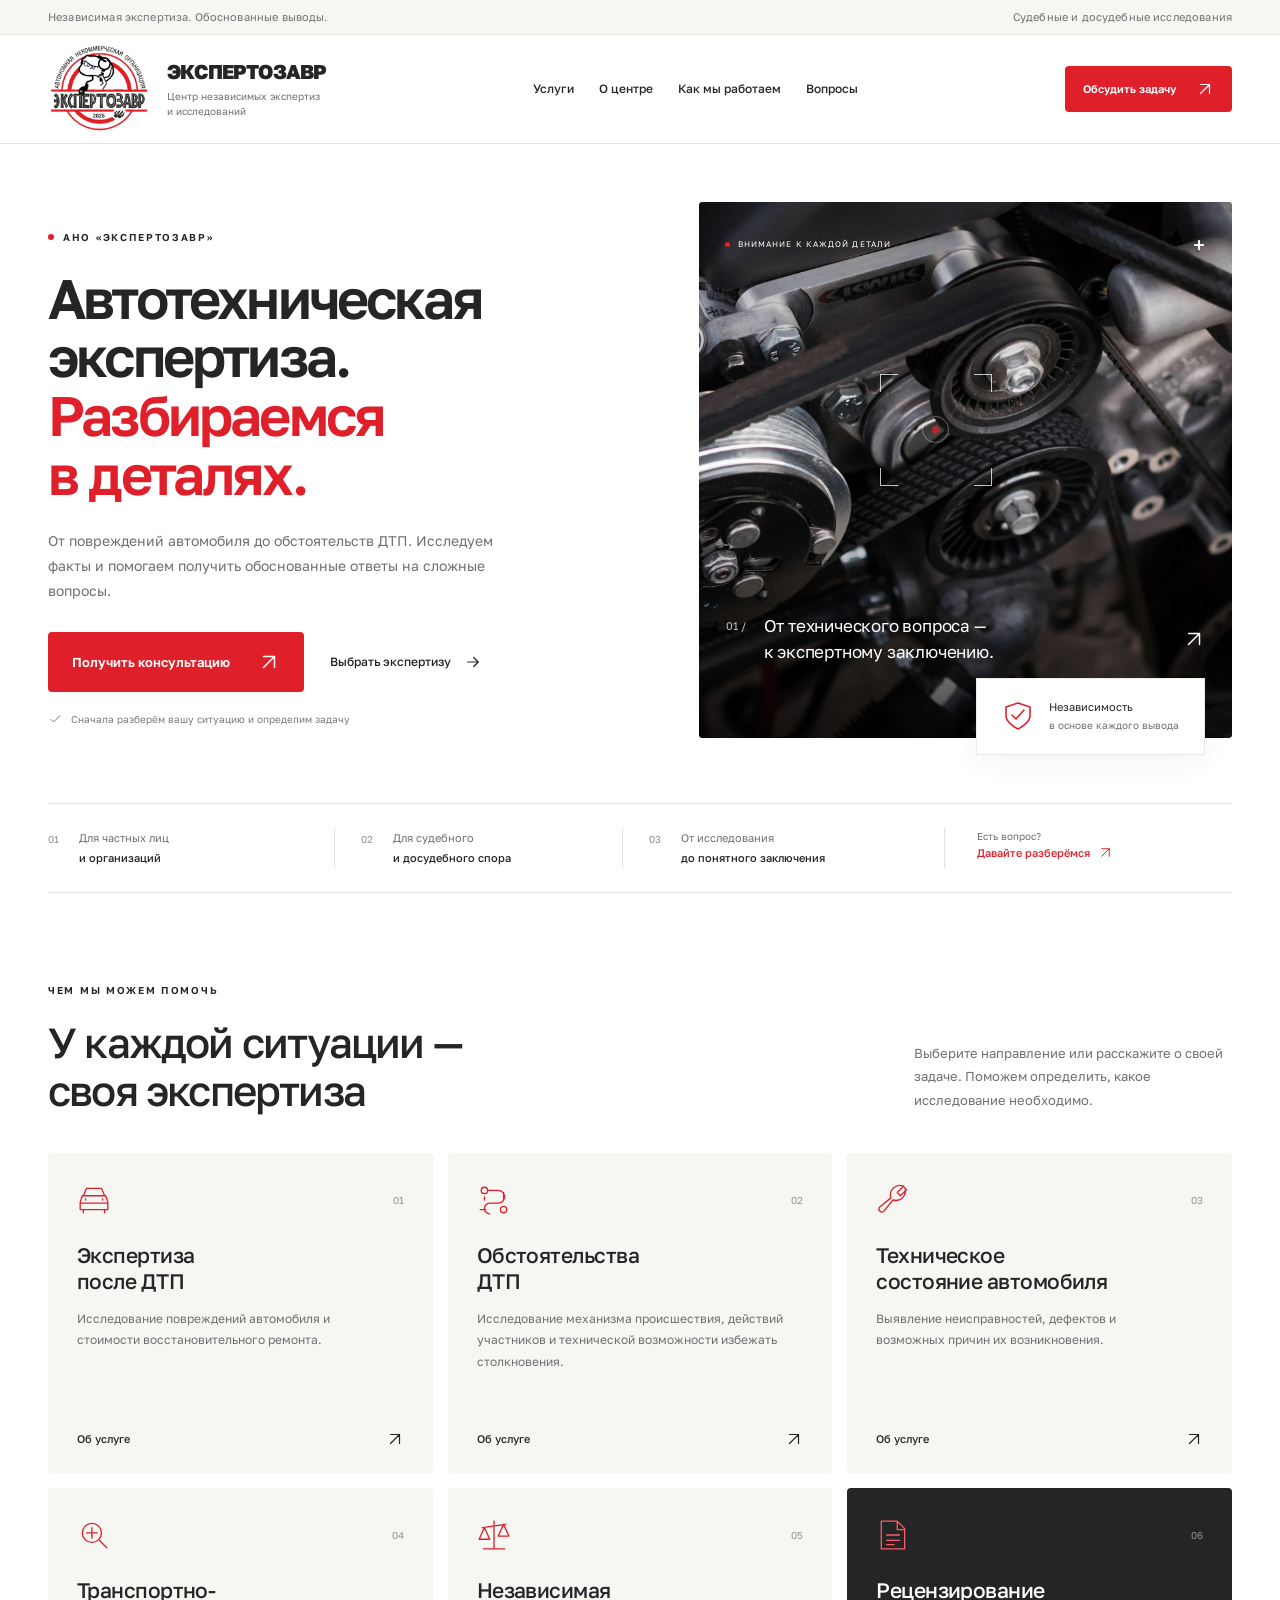
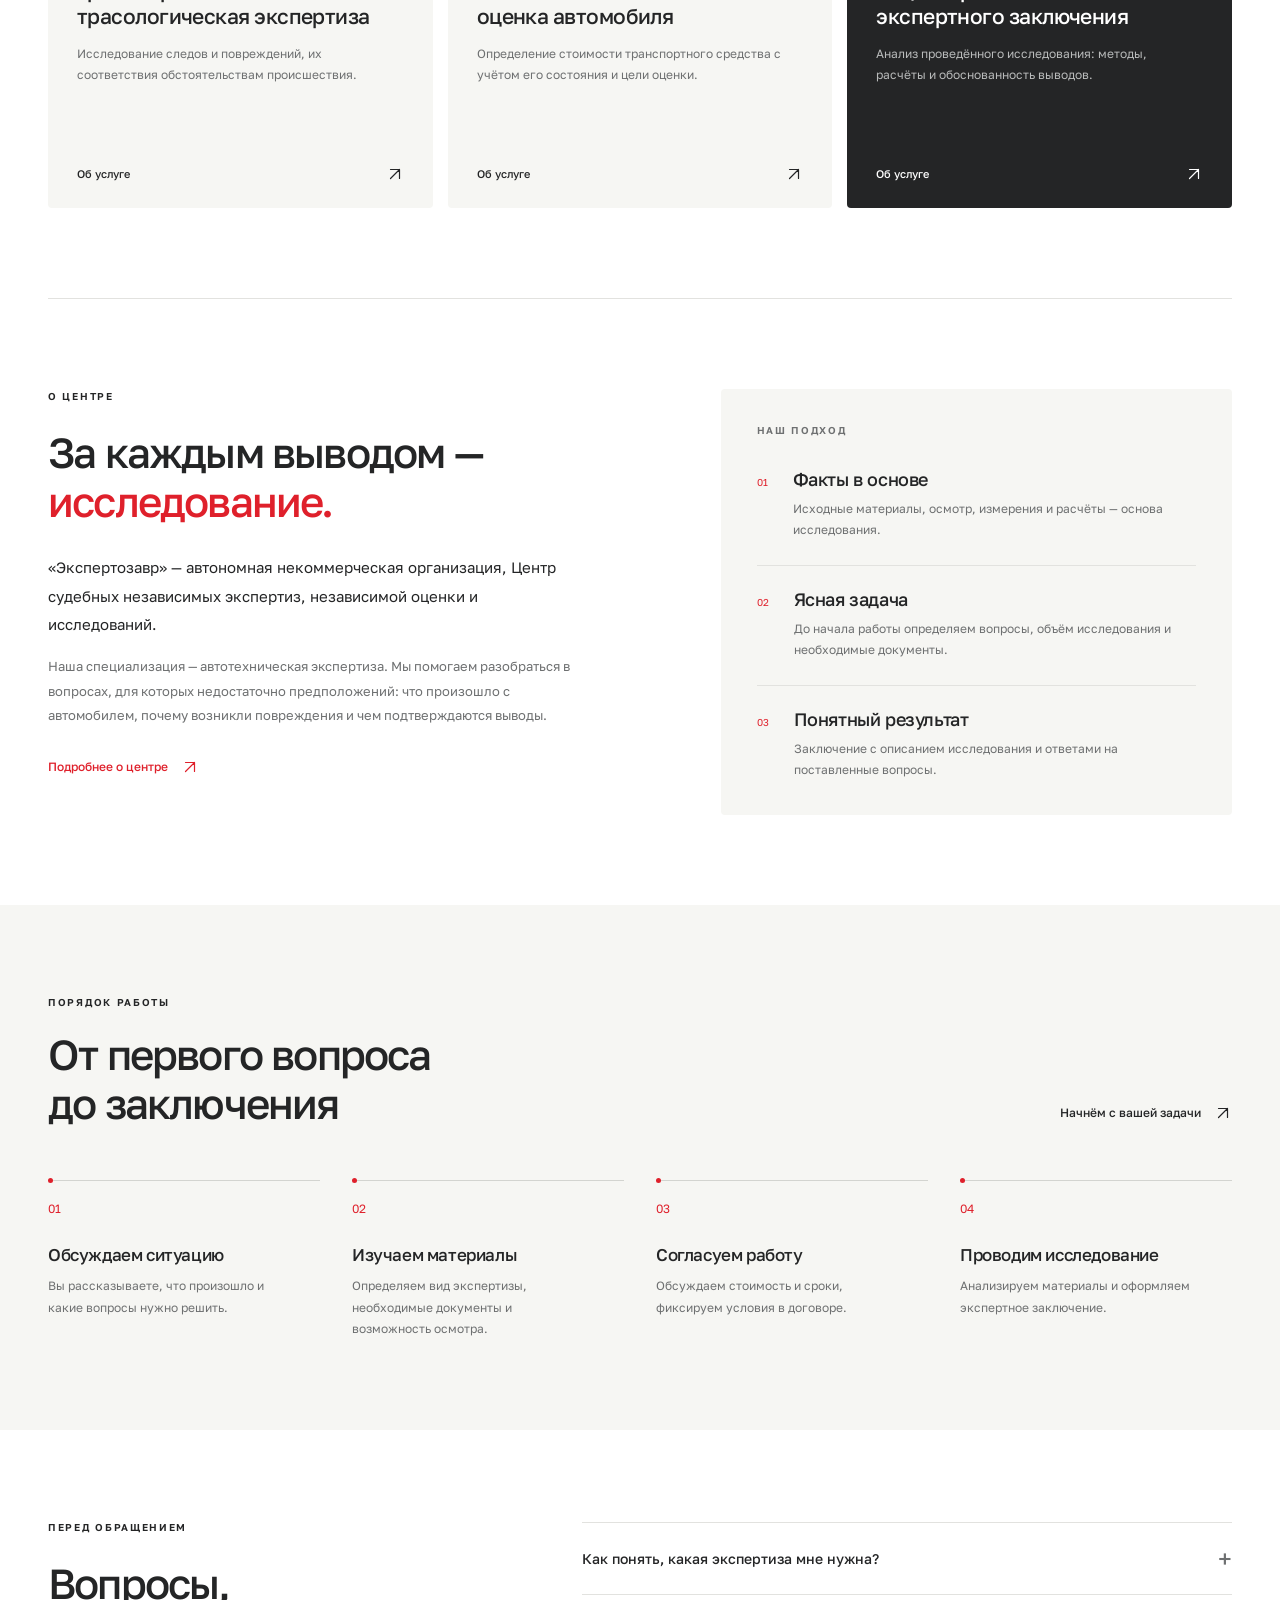
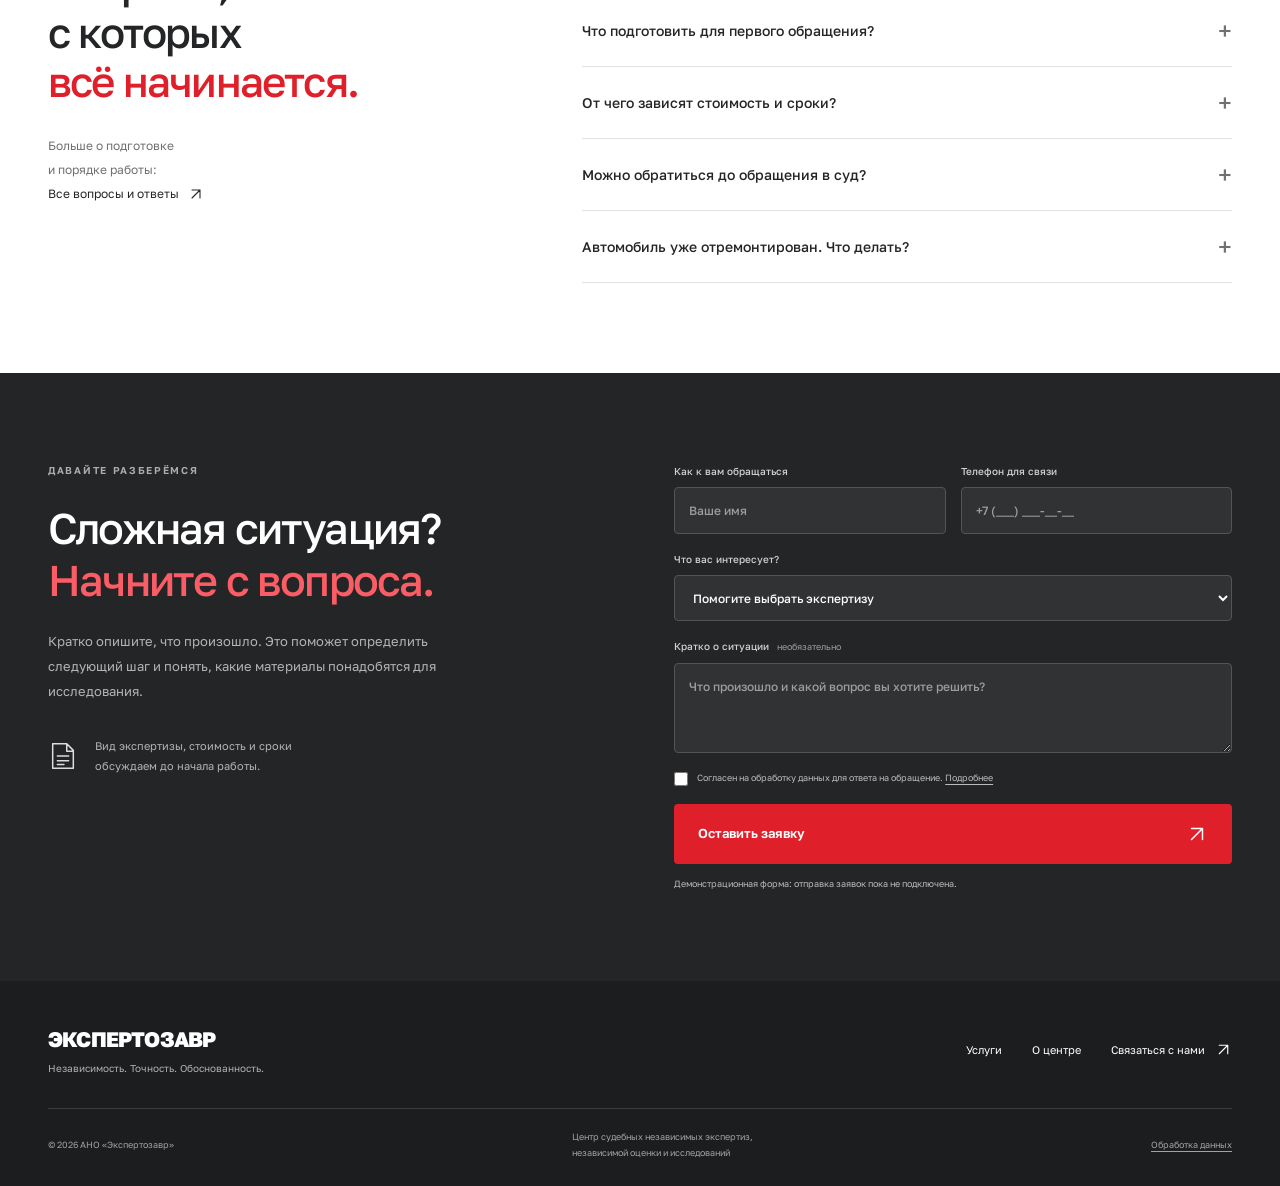
==== commit 2839eca5: "Add questions and answers page with topic navigation" ====
--- a/index.html
+++ b/index.html
@@ -22,9 +22,9 @@
 <div class="topline"><div class="container topline-inner"><span>Независимая экспертиза. Обоснованные выводы.</span><span>Судебные и досудебные исследования</span></div></div>
 <header class="site-header"><div class="container header-inner">
 <a class="brand" href="#" aria-label="Экспертозавр — главная"><img src="./assets/logo-expertozavr.png" alt="Логотип АНО «Экспертозавр»: динозавр с лупой" width="104" height="94"><span class="brand-copy"><strong>ЭКСПЕРТОЗАВР</strong><span>Центр независимых экспертиз<br>и исследований</span></span></a>
-<nav class="desktop-nav" aria-label="Основная навигация"><a href="#services">Услуги</a><a href="./about/">О центре</a><a href="#process">Как мы работаем</a><a href="#questions">Вопросы</a></nav>
+<nav class="desktop-nav" aria-label="Основная навигация"><a href="./services/">Услуги</a><a href="./about/">О центре</a><a href="#process">Как мы работаем</a><a href="./questions/">Вопросы</a></nav>
 <a class="button button-small header-cta" href="#consultation">Обсудить задачу <svg><use href="#i-up-right"/></svg></a><button class="menu-toggle" aria-label="Открыть меню" aria-expanded="false" aria-controls="mobile-nav"><span></span><span></span></button></div>
-<nav class="mobile-nav" id="mobile-nav" aria-label="Мобильная навигация" hidden><a href="#services">Услуги</a><a href="./about/">О центре</a><a href="#process">Как мы работаем</a><a href="#questions">Вопросы</a><a href="#consultation">Обсудить задачу ↗</a></nav></header>
+<nav class="mobile-nav" id="mobile-nav" aria-label="Мобильная навигация" hidden><a href="./services/">Услуги</a><a href="./about/">О центре</a><a href="#process">Как мы работаем</a><a href="./questions/">Вопросы</a><a href="#consultation">Обсудить задачу ↗</a></nav></header>
 <main id="main">
 <section class="hero container" aria-labelledby="hero-title"><div class="hero-copy"><p class="eyebrow"><span></span> АНО «ЭКСПЕРТОЗАВР»</p><h1 id="hero-title">Автотехническая<br>экспертиза.<br><em>Разбираемся<br>в деталях.</em></h1><p class="hero-description">От повреждений автомобиля до обстоятельств ДТП. Исследуем факты и помогаем получить обоснованные ответы на сложные вопросы.</p><div class="hero-actions"><a class="button" href="#consultation">Получить консультацию <svg><use href="#i-up-right"/></svg></a><a class="text-link" href="#services">Выбрать экспертизу <svg><use href="#i-arrow"/></svg></a></div><p class="hero-note"><svg><use href="#i-check"/></svg> Сначала разберём вашу ситуацию и определим задачу</p></div>
 <div class="hero-visual"><img class="hero-photo" src="./assets/auto-inspection.jpg" alt="Детали двигателя автомобиля — объект технического исследования" width="1400" height="787" fetchpriority="high"><div class="photo-shade"></div><div class="photo-top"><span class="live-dot"></span> ВНИМАНИЕ К КАЖДОЙ ДЕТАЛИ <span class="corner-mark">+</span></div><div class="focus-mark" aria-hidden="true"><span></span><i></i></div><div class="photo-bottom"><span class="photo-number">01 /</span><p>От технического вопроса —<br>к экспертному заключению.</p><svg><use href="#i-up-right"/></svg></div><div class="visual-label"><svg><use href="#i-shield"/></svg><span>Независимость<br><strong>в основе каждого вывода</strong></span></div></div></section>
@@ -40,11 +40,11 @@
 </div></div></section>
 <section class="about section container" id="about" aria-labelledby="about-title"><div class="about-copy"><p class="eyebrow">О ЦЕНТРЕ</p><h2 id="about-title">За каждым выводом —<br><em>исследование.</em></h2><p class="about-lead">«Экспертозавр» — автономная некоммерческая организация, Центр судебных независимых экспертиз, независимой оценки и исследований.</p><p>Наша специализация — автотехническая экспертиза. Мы помогаем разобраться в вопросах, для которых недостаточно предположений: что произошло с автомобилем, почему возникли повреждения и чем подтверждаются выводы.</p><a class="text-link" href="./about/">Подробнее о центре <svg><use href="#i-up-right"/></svg></a></div><div class="approach"><p class="eyebrow">НАШ ПОДХОД</p><div><span>01</span><article><h3>Факты в основе</h3><p>Исходные материалы, осмотр, измерения и расчёты — основа исследования.</p></article></div><div><span>02</span><article><h3>Ясная задача</h3><p>До начала работы определяем вопросы, объём исследования и необходимые документы.</p></article></div><div><span>03</span><article><h3>Понятный результат</h3><p>Заключение с описанием исследования и ответами на поставленные вопросы.</p></article></div></div></section>
 <section class="process section" id="process" aria-labelledby="process-title"><div class="container"><div class="section-heading"><div><p class="eyebrow">ПОРЯДОК РАБОТЫ</p><h2 id="process-title">От первого вопроса<br>до заключения</h2></div><a class="text-link" href="#consultation">Начнём с вашей задачи <svg><use href="#i-up-right"/></svg></a></div><ol class="steps"><li><span>01</span><h3>Обсуждаем ситуацию</h3><p>Вы рассказываете, что произошло и какие вопросы нужно решить.</p></li><li><span>02</span><h3>Изучаем материалы</h3><p>Определяем вид экспертизы, необходимые документы и возможность осмотра.</p></li><li><span>03</span><h3>Согласуем работу</h3><p>Обсуждаем стоимость и сроки, фиксируем условия в договоре.</p></li><li><span>04</span><h3>Проводим исследование</h3><p>Анализируем материалы и оформляем экспертное заключение.</p></li></ol></div></section>
-<section class="faq section container" id="questions" aria-labelledby="faq-title"><div><p class="eyebrow">ПЕРЕД ОБРАЩЕНИЕМ</p><h2 id="faq-title">Вопросы,<br>с которых<br><em>всё начинается.</em></h2><p class="faq-note">Не нашли свой ответ?<br><a href="#consultation">Задайте вопрос эксперту <svg><use href="#i-up-right"/></svg></a></p></div><div class="faq-list"><details><summary>Как понять, какая экспертиза мне нужна?<span>+</span></summary><p>Расскажите, что произошло и какой результат вам нужен. Для начала достаточно описания ситуации. После изучения исходной информации можно определить направление исследования и вопросы эксперту.</p></details><details><summary>Что подготовить для первого обращения?<span>+</span></summary><p>Полезны краткое описание ситуации, сведения об автомобиле, фотографии повреждений и имеющиеся документы. Полный перечень зависит от задачи: его уточняют до начала работы.</p></details><details><summary>От чего зависят стоимость и сроки?<span>+</span></summary><p>От вопросов эксперту, объёма материалов, сложности исследования и необходимости осмотра. Стоимость и срок согласуются после знакомства с задачей, до заключения договора.</p></details><details><summary>Можно обратиться до обращения в суд?<span>+</span></summary><p>Можно обсудить проведение независимого исследования до обращения в суд. Если дело уже рассматривается, при обращении укажите стадию разбирательства и поставленные вопросы.</p></details><details><summary>Автомобиль уже отремонтирован. Что делать?<span>+</span></summary><p>Сохраните фотографии до ремонта, акты осмотра, расчёты и документы о ремонте. Возможность исследования по имеющимся материалам оценивается индивидуально.</p></details></div></section>
+<section class="faq section container" id="questions" aria-labelledby="faq-title"><div><p class="eyebrow">ПЕРЕД ОБРАЩЕНИЕМ</p><h2 id="faq-title">Вопросы,<br>с которых<br><em>всё начинается.</em></h2><p class="faq-note">Больше о подготовке<br>и порядке работы:<br><a href="./questions/">Все вопросы и ответы <svg><use href="#i-up-right"/></svg></a></p></div><div class="faq-list"><details><summary>Как понять, какая экспертиза мне нужна?<span>+</span></summary><p>Расскажите, что произошло и какой результат вам нужен. Для начала достаточно описания ситуации. После изучения исходной информации можно определить направление исследования и вопросы эксперту.</p></details><details><summary>Что подготовить для первого обращения?<span>+</span></summary><p>Полезны краткое описание ситуации, сведения об автомобиле, фотографии повреждений и имеющиеся документы. Полный перечень зависит от задачи: его уточняют до начала работы.</p></details><details><summary>От чего зависят стоимость и сроки?<span>+</span></summary><p>От вопросов эксперту, объёма материалов, сложности исследования и необходимости осмотра. Стоимость и срок согласуются после знакомства с задачей, до заключения договора.</p></details><details><summary>Можно обратиться до обращения в суд?<span>+</span></summary><p>Можно обсудить проведение независимого исследования до обращения в суд. Если дело уже рассматривается, при обращении укажите стадию разбирательства и поставленные вопросы.</p></details><details><summary>Автомобиль уже отремонтирован. Что делать?<span>+</span></summary><p>Сохраните фотографии до ремонта, акты осмотра, расчёты и документы о ремонте. Возможность исследования по имеющимся материалам оценивается индивидуально.</p></details></div></section>
 <section class="consultation section" id="consultation" aria-labelledby="consultation-title"><div class="container consultation-grid"><div class="consultation-copy"><p class="eyebrow">ДАВАЙТЕ РАЗБЕРЁМСЯ</p><h2 id="consultation-title">Сложная ситуация?<br><em>Начните с вопроса.</em></h2><p>Кратко опишите, что произошло. Это поможет определить следующий шаг и понять, какие материалы понадобятся для исследования.</p><div class="consultation-footer"><svg><use href="#i-document"/></svg><span>Вид экспертизы, стоимость и сроки<br>обсуждаем до начала работы.</span></div><div id="contact-details" hidden></div></div>
 <form id="consultation-form"><div class="form-row"><label>Как к вам обращаться<input name="name" autocomplete="name" placeholder="Ваше имя" maxlength="80" required></label><label>Телефон для связи<input name="phone" type="tel" autocomplete="tel" inputmode="tel" placeholder="+7 (___) ___-__-__" minlength="10" maxlength="30" required aria-describedby="phone-error"><span id="phone-error" class="field-error" hidden>Укажите номер: от 10 до 15 цифр.</span></label></div><label>Что вас интересует?<select name="service" id="service-select"><option value="Не знаю, нужна консультация">Помогите выбрать экспертизу</option><option value="Экспертиза после ДТП">Экспертиза после ДТП</option><option value="Обстоятельства ДТП">Обстоятельства ДТП</option><option value="Техническое состояние автомобиля">Техническое состояние автомобиля</option><option value="Транспортно-трасологическая экспертиза">Транспортно-трасологическая экспертиза</option><option value="Независимая оценка автомобиля">Независимая оценка автомобиля</option><option value="Рецензирование экспертного заключения">Рецензирование экспертного заключения</option></select></label><label>Кратко о ситуации <span class="optional">необязательно</span><textarea name="message" placeholder="Что произошло и какой вопрос вы хотите решить?" rows="3" maxlength="2000"></textarea></label><label class="consent"><input type="checkbox" name="consent" required><span>Согласен на обработку данных для ответа на обращение. <button type="button" class="inline-button" id="privacy-open">Подробнее</button></span></label><button class="button submit-button" type="submit">Оставить заявку <svg><use href="#i-up-right"/></svg></button><p class="form-note" id="form-mode-note">Демонстрационная форма: отправка заявок пока не подключена.</p><div id="form-result" class="form-result" role="status" hidden></div></form></div></section>
 </main>
-<footer class="site-footer"><div class="container"><div class="footer-main"><a class="footer-brand" href="#">ЭКСПЕРТОЗАВР<span>Независимость. Точность. Обоснованность.</span></a><div class="footer-links"><a href="#services">Услуги</a><a href="./about/">О центре</a><a href="#consultation">Связаться с нами <svg><use href="#i-up-right"/></svg></a></div></div><div class="footer-bottom"><p>© <span id="year">2026</span> АНО «Экспертозавр»</p><p>Центр судебных независимых экспертиз,<br>независимой оценки и исследований</p><button class="inline-button" id="footer-privacy">Обработка данных</button></div></div></footer>
+<footer class="site-footer"><div class="container"><div class="footer-main"><a class="footer-brand" href="#">ЭКСПЕРТОЗАВР<span>Независимость. Точность. Обоснованность.</span></a><div class="footer-links"><a href="./services/">Услуги</a><a href="./about/">О центре</a><a href="#consultation">Связаться с нами <svg><use href="#i-up-right"/></svg></a></div></div><div class="footer-bottom"><p>© <span id="year">2026</span> АНО «Экспертозавр»</p><p>Центр судебных независимых экспертиз,<br>независимой оценки и исследований</p><button class="inline-button" id="footer-privacy">Обработка данных</button></div></div></footer>
 <dialog id="service-dialog" class="modal" aria-labelledby="dialog-title"><button class="modal-close" aria-label="Закрыть окно">×</button><p class="eyebrow" id="dialog-eyebrow">НАПРАВЛЕНИЕ ЭКСПЕРТИЗЫ</p><h2 id="dialog-title"></h2><p id="dialog-description"></p><div id="dialog-extra"></div><a class="button" href="#consultation" id="dialog-cta">Обсудить эту задачу <svg><use href="#i-up-right"/></svg></a></dialog>
 </body>
 </html>
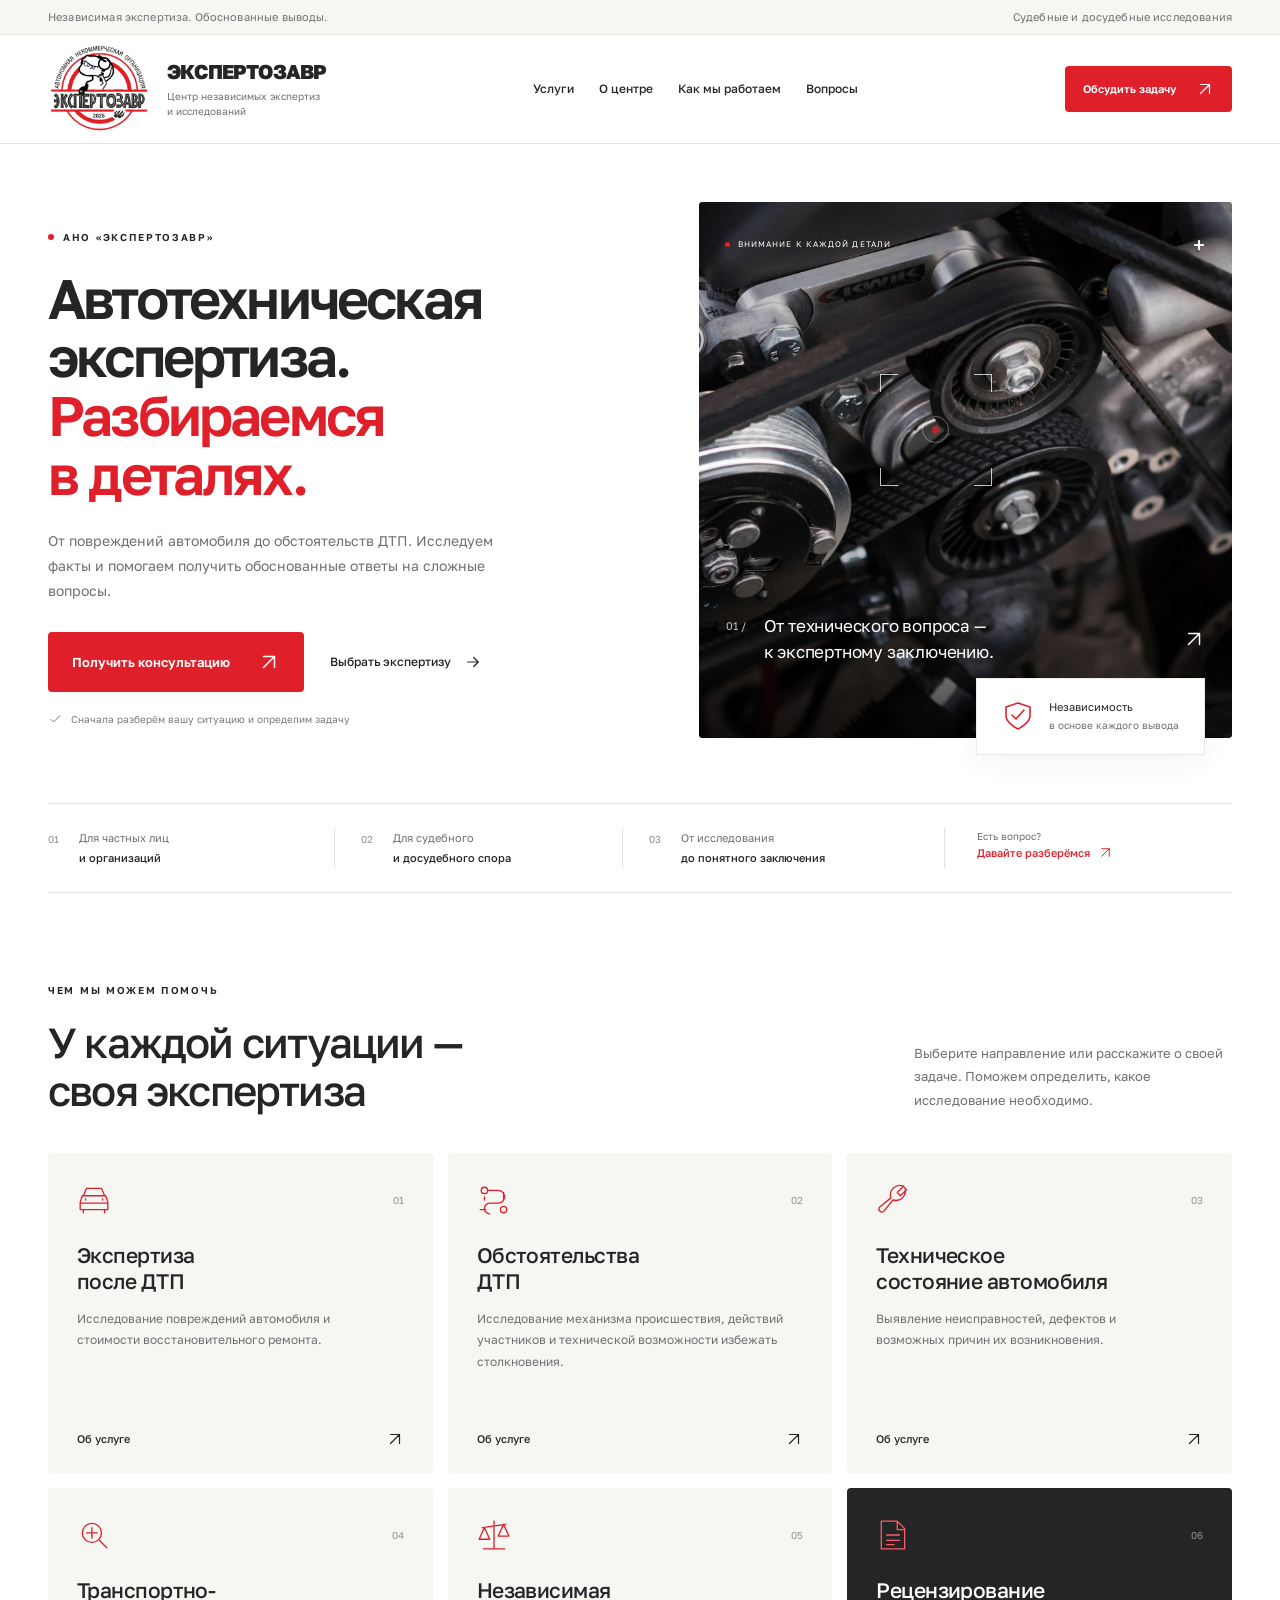
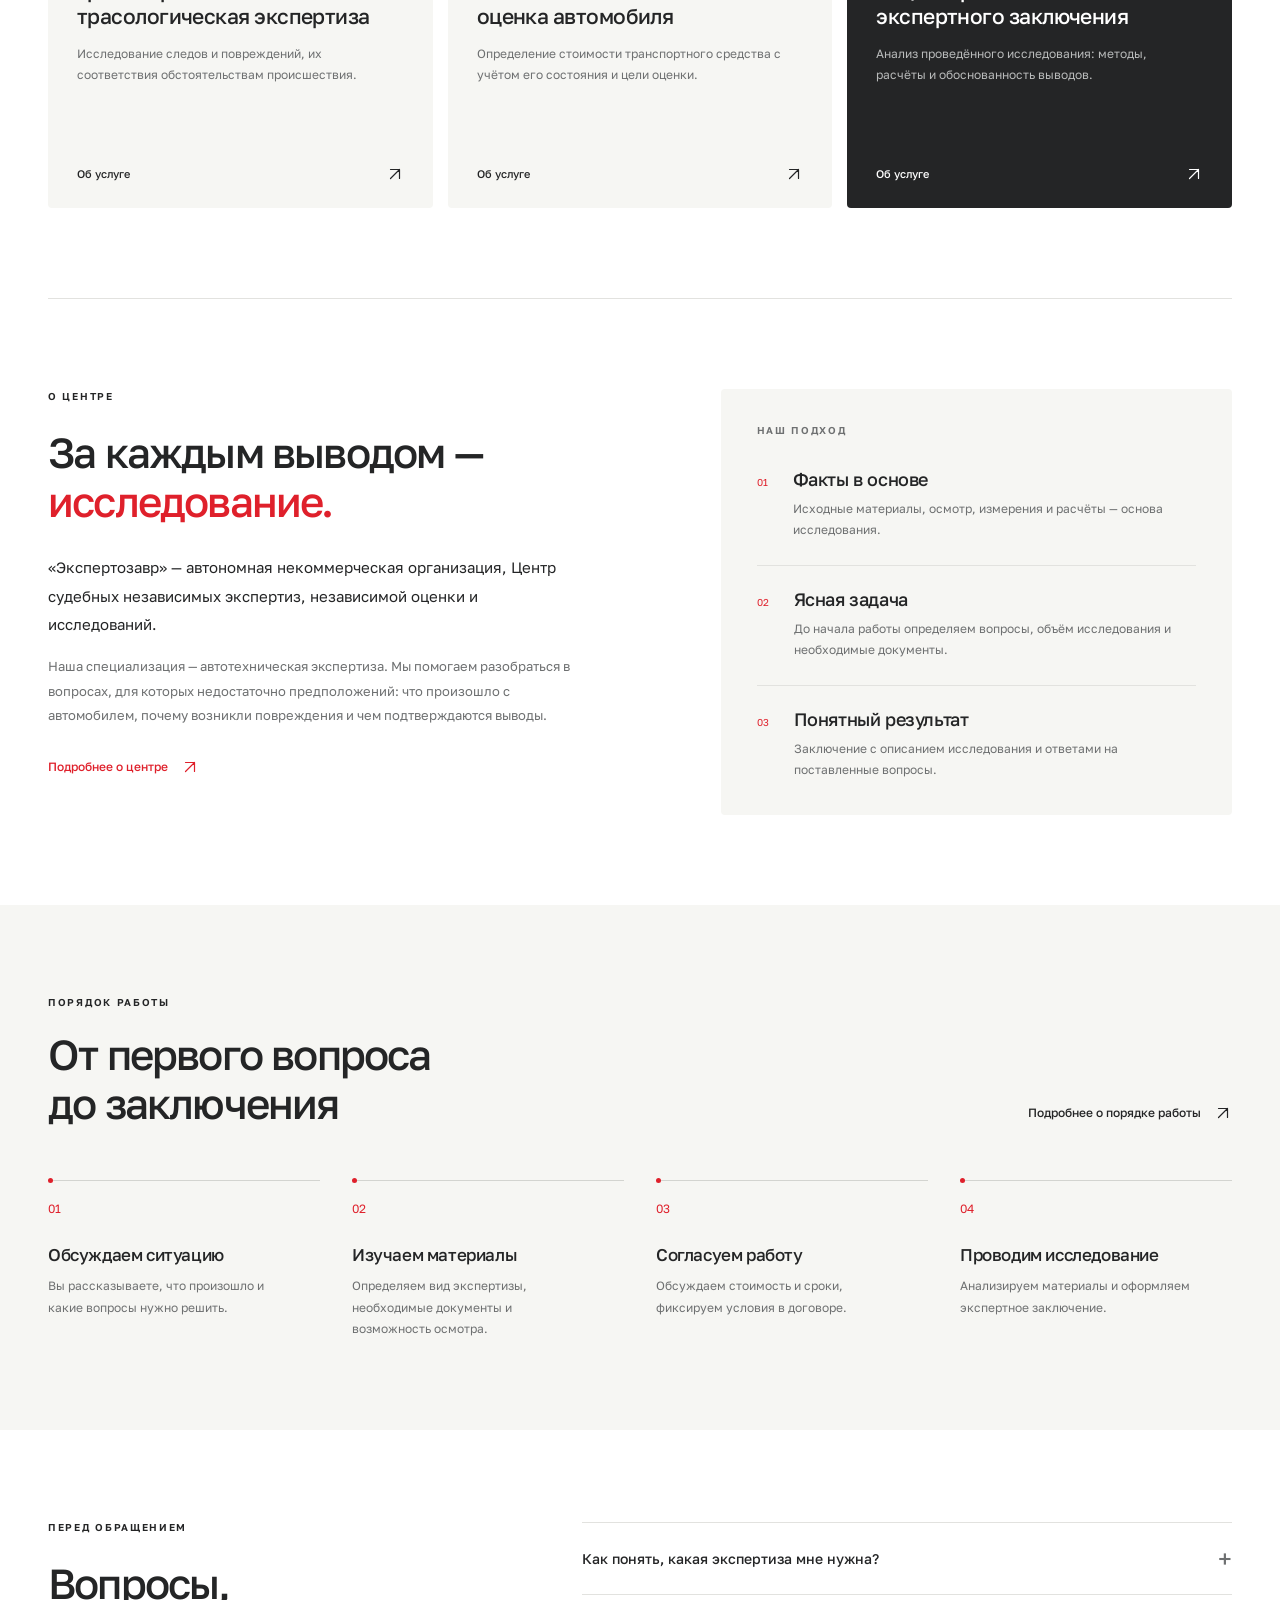
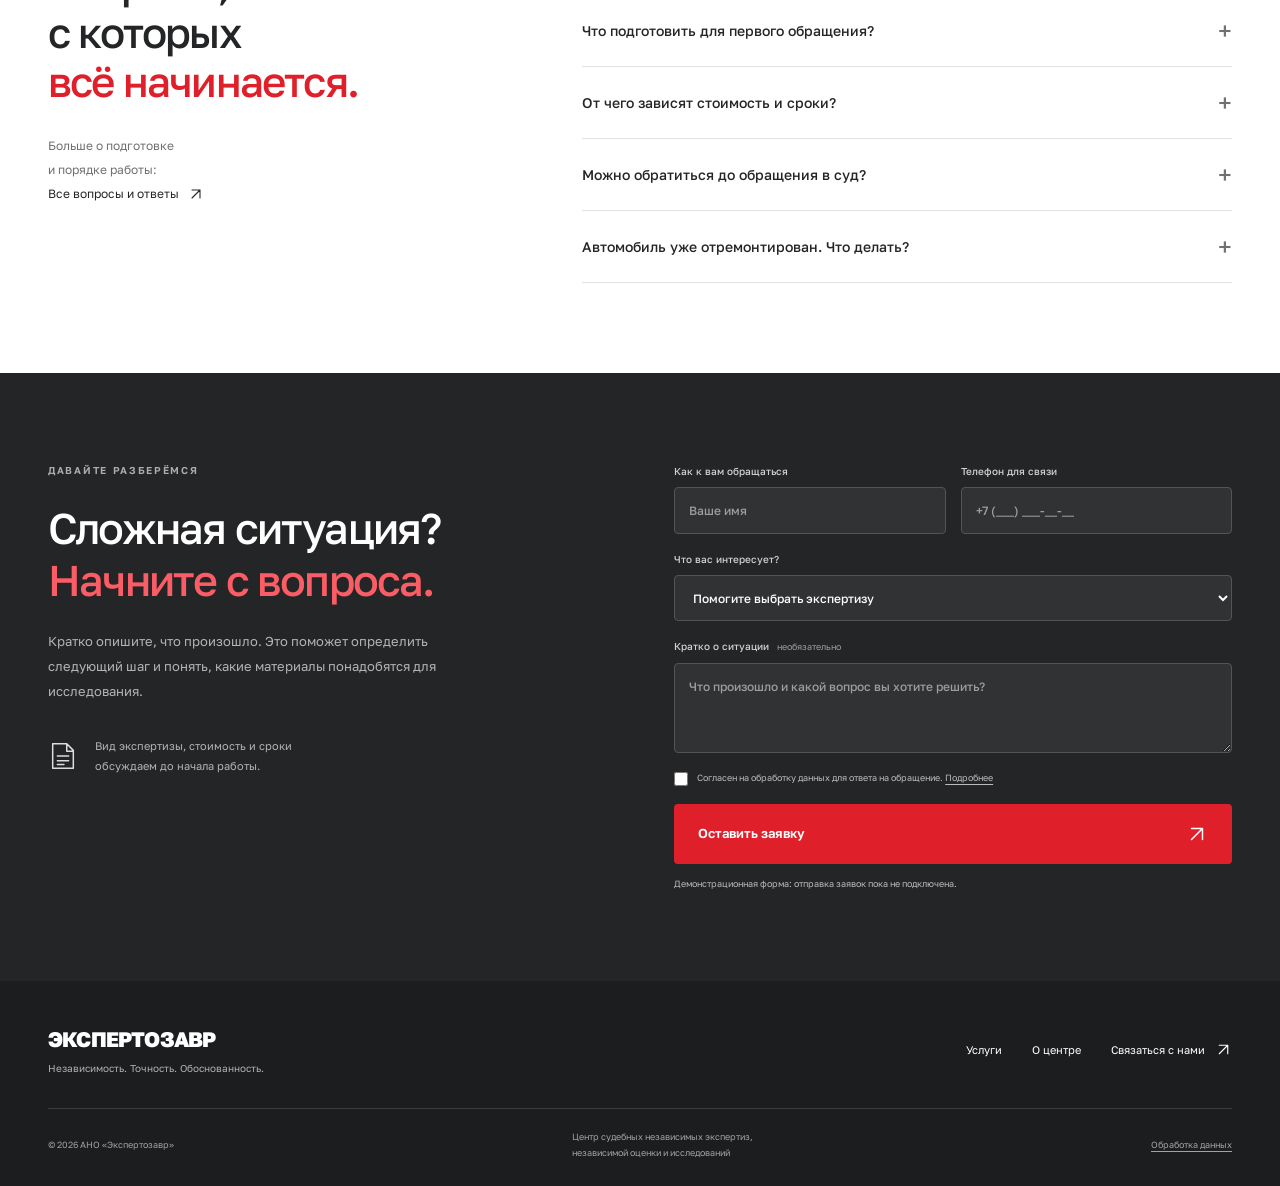
==== commit a2d60b56: "Add working process page with preparation checklist" ====
--- a/index.html
+++ b/index.html
@@ -22,9 +22,9 @@
 <div class="topline"><div class="container topline-inner"><span>Независимая экспертиза. Обоснованные выводы.</span><span>Судебные и досудебные исследования</span></div></div>
 <header class="site-header"><div class="container header-inner">
 <a class="brand" href="#" aria-label="Экспертозавр — главная"><img src="./assets/logo-expertozavr.png" alt="Логотип АНО «Экспертозавр»: динозавр с лупой" width="104" height="94"><span class="brand-copy"><strong>ЭКСПЕРТОЗАВР</strong><span>Центр независимых экспертиз<br>и исследований</span></span></a>
-<nav class="desktop-nav" aria-label="Основная навигация"><a href="./services/">Услуги</a><a href="./about/">О центре</a><a href="#process">Как мы работаем</a><a href="./questions/">Вопросы</a></nav>
+<nav class="desktop-nav" aria-label="Основная навигация"><a href="./services/">Услуги</a><a href="./about/">О центре</a><a href="./process/">Как мы работаем</a><a href="./questions/">Вопросы</a></nav>
 <a class="button button-small header-cta" href="#consultation">Обсудить задачу <svg><use href="#i-up-right"/></svg></a><button class="menu-toggle" aria-label="Открыть меню" aria-expanded="false" aria-controls="mobile-nav"><span></span><span></span></button></div>
-<nav class="mobile-nav" id="mobile-nav" aria-label="Мобильная навигация" hidden><a href="./services/">Услуги</a><a href="./about/">О центре</a><a href="#process">Как мы работаем</a><a href="./questions/">Вопросы</a><a href="#consultation">Обсудить задачу ↗</a></nav></header>
+<nav class="mobile-nav" id="mobile-nav" aria-label="Мобильная навигация" hidden><a href="./services/">Услуги</a><a href="./about/">О центре</a><a href="./process/">Как мы работаем</a><a href="./questions/">Вопросы</a><a href="#consultation">Обсудить задачу ↗</a></nav></header>
 <main id="main">
 <section class="hero container" aria-labelledby="hero-title"><div class="hero-copy"><p class="eyebrow"><span></span> АНО «ЭКСПЕРТОЗАВР»</p><h1 id="hero-title">Автотехническая<br>экспертиза.<br><em>Разбираемся<br>в деталях.</em></h1><p class="hero-description">От повреждений автомобиля до обстоятельств ДТП. Исследуем факты и помогаем получить обоснованные ответы на сложные вопросы.</p><div class="hero-actions"><a class="button" href="#consultation">Получить консультацию <svg><use href="#i-up-right"/></svg></a><a class="text-link" href="#services">Выбрать экспертизу <svg><use href="#i-arrow"/></svg></a></div><p class="hero-note"><svg><use href="#i-check"/></svg> Сначала разберём вашу ситуацию и определим задачу</p></div>
 <div class="hero-visual"><img class="hero-photo" src="./assets/auto-inspection.jpg" alt="Детали двигателя автомобиля — объект технического исследования" width="1400" height="787" fetchpriority="high"><div class="photo-shade"></div><div class="photo-top"><span class="live-dot"></span> ВНИМАНИЕ К КАЖДОЙ ДЕТАЛИ <span class="corner-mark">+</span></div><div class="focus-mark" aria-hidden="true"><span></span><i></i></div><div class="photo-bottom"><span class="photo-number">01 /</span><p>От технического вопроса —<br>к экспертному заключению.</p><svg><use href="#i-up-right"/></svg></div><div class="visual-label"><svg><use href="#i-shield"/></svg><span>Независимость<br><strong>в основе каждого вывода</strong></span></div></div></section>
@@ -39,7 +39,7 @@
 <article class="service-card service-card-dark"><div class="card-top"><svg class="service-icon"><use href="#i-document"/></svg><span>06</span></div><h3>Рецензирование<br>экспертного заключения</h3><p>Анализ проведённого исследования: методы, расчёты и обоснованность выводов.</p><a class="card-link" href="./services/retsenzirovanie-ekspertnogo-zaklyucheniya/">Об услуге <svg><use href="#i-up-right"/></svg></a></article>
 </div></div></section>
 <section class="about section container" id="about" aria-labelledby="about-title"><div class="about-copy"><p class="eyebrow">О ЦЕНТРЕ</p><h2 id="about-title">За каждым выводом —<br><em>исследование.</em></h2><p class="about-lead">«Экспертозавр» — автономная некоммерческая организация, Центр судебных независимых экспертиз, независимой оценки и исследований.</p><p>Наша специализация — автотехническая экспертиза. Мы помогаем разобраться в вопросах, для которых недостаточно предположений: что произошло с автомобилем, почему возникли повреждения и чем подтверждаются выводы.</p><a class="text-link" href="./about/">Подробнее о центре <svg><use href="#i-up-right"/></svg></a></div><div class="approach"><p class="eyebrow">НАШ ПОДХОД</p><div><span>01</span><article><h3>Факты в основе</h3><p>Исходные материалы, осмотр, измерения и расчёты — основа исследования.</p></article></div><div><span>02</span><article><h3>Ясная задача</h3><p>До начала работы определяем вопросы, объём исследования и необходимые документы.</p></article></div><div><span>03</span><article><h3>Понятный результат</h3><p>Заключение с описанием исследования и ответами на поставленные вопросы.</p></article></div></div></section>
-<section class="process section" id="process" aria-labelledby="process-title"><div class="container"><div class="section-heading"><div><p class="eyebrow">ПОРЯДОК РАБОТЫ</p><h2 id="process-title">От первого вопроса<br>до заключения</h2></div><a class="text-link" href="#consultation">Начнём с вашей задачи <svg><use href="#i-up-right"/></svg></a></div><ol class="steps"><li><span>01</span><h3>Обсуждаем ситуацию</h3><p>Вы рассказываете, что произошло и какие вопросы нужно решить.</p></li><li><span>02</span><h3>Изучаем материалы</h3><p>Определяем вид экспертизы, необходимые документы и возможность осмотра.</p></li><li><span>03</span><h3>Согласуем работу</h3><p>Обсуждаем стоимость и сроки, фиксируем условия в договоре.</p></li><li><span>04</span><h3>Проводим исследование</h3><p>Анализируем материалы и оформляем экспертное заключение.</p></li></ol></div></section>
+<section class="process section" id="process" aria-labelledby="process-title"><div class="container"><div class="section-heading"><div><p class="eyebrow">ПОРЯДОК РАБОТЫ</p><h2 id="process-title">От первого вопроса<br>до заключения</h2></div><a class="text-link" href="./process/">Подробнее о порядке работы <svg><use href="#i-up-right"/></svg></a></div><ol class="steps"><li><span>01</span><h3>Обсуждаем ситуацию</h3><p>Вы рассказываете, что произошло и какие вопросы нужно решить.</p></li><li><span>02</span><h3>Изучаем материалы</h3><p>Определяем вид экспертизы, необходимые документы и возможность осмотра.</p></li><li><span>03</span><h3>Согласуем работу</h3><p>Обсуждаем стоимость и сроки, фиксируем условия в договоре.</p></li><li><span>04</span><h3>Проводим исследование</h3><p>Анализируем материалы и оформляем экспертное заключение.</p></li></ol></div></section>
 <section class="faq section container" id="questions" aria-labelledby="faq-title"><div><p class="eyebrow">ПЕРЕД ОБРАЩЕНИЕМ</p><h2 id="faq-title">Вопросы,<br>с которых<br><em>всё начинается.</em></h2><p class="faq-note">Больше о подготовке<br>и порядке работы:<br><a href="./questions/">Все вопросы и ответы <svg><use href="#i-up-right"/></svg></a></p></div><div class="faq-list"><details><summary>Как понять, какая экспертиза мне нужна?<span>+</span></summary><p>Расскажите, что произошло и какой результат вам нужен. Для начала достаточно описания ситуации. После изучения исходной информации можно определить направление исследования и вопросы эксперту.</p></details><details><summary>Что подготовить для первого обращения?<span>+</span></summary><p>Полезны краткое описание ситуации, сведения об автомобиле, фотографии повреждений и имеющиеся документы. Полный перечень зависит от задачи: его уточняют до начала работы.</p></details><details><summary>От чего зависят стоимость и сроки?<span>+</span></summary><p>От вопросов эксперту, объёма материалов, сложности исследования и необходимости осмотра. Стоимость и срок согласуются после знакомства с задачей, до заключения договора.</p></details><details><summary>Можно обратиться до обращения в суд?<span>+</span></summary><p>Можно обсудить проведение независимого исследования до обращения в суд. Если дело уже рассматривается, при обращении укажите стадию разбирательства и поставленные вопросы.</p></details><details><summary>Автомобиль уже отремонтирован. Что делать?<span>+</span></summary><p>Сохраните фотографии до ремонта, акты осмотра, расчёты и документы о ремонте. Возможность исследования по имеющимся материалам оценивается индивидуально.</p></details></div></section>
 <section class="consultation section" id="consultation" aria-labelledby="consultation-title"><div class="container consultation-grid"><div class="consultation-copy"><p class="eyebrow">ДАВАЙТЕ РАЗБЕРЁМСЯ</p><h2 id="consultation-title">Сложная ситуация?<br><em>Начните с вопроса.</em></h2><p>Кратко опишите, что произошло. Это поможет определить следующий шаг и понять, какие материалы понадобятся для исследования.</p><div class="consultation-footer"><svg><use href="#i-document"/></svg><span>Вид экспертизы, стоимость и сроки<br>обсуждаем до начала работы.</span></div><div id="contact-details" hidden></div></div>
 <form id="consultation-form"><div class="form-row"><label>Как к вам обращаться<input name="name" autocomplete="name" placeholder="Ваше имя" maxlength="80" required></label><label>Телефон для связи<input name="phone" type="tel" autocomplete="tel" inputmode="tel" placeholder="+7 (___) ___-__-__" minlength="10" maxlength="30" required aria-describedby="phone-error"><span id="phone-error" class="field-error" hidden>Укажите номер: от 10 до 15 цифр.</span></label></div><label>Что вас интересует?<select name="service" id="service-select"><option value="Не знаю, нужна консультация">Помогите выбрать экспертизу</option><option value="Экспертиза после ДТП">Экспертиза после ДТП</option><option value="Обстоятельства ДТП">Обстоятельства ДТП</option><option value="Техническое состояние автомобиля">Техническое состояние автомобиля</option><option value="Транспортно-трасологическая экспертиза">Транспортно-трасологическая экспертиза</option><option value="Независимая оценка автомобиля">Независимая оценка автомобиля</option><option value="Рецензирование экспертного заключения">Рецензирование экспертного заключения</option></select></label><label>Кратко о ситуации <span class="optional">необязательно</span><textarea name="message" placeholder="Что произошло и какой вопрос вы хотите решить?" rows="3" maxlength="2000"></textarea></label><label class="consent"><input type="checkbox" name="consent" required><span>Согласен на обработку данных для ответа на обращение. <button type="button" class="inline-button" id="privacy-open">Подробнее</button></span></label><button class="button submit-button" type="submit">Оставить заявку <svg><use href="#i-up-right"/></svg></button><p class="form-note" id="form-mode-note">Демонстрационная форма: отправка заявок пока не подключена.</p><div id="form-result" class="form-result" role="status" hidden></div></form></div></section>
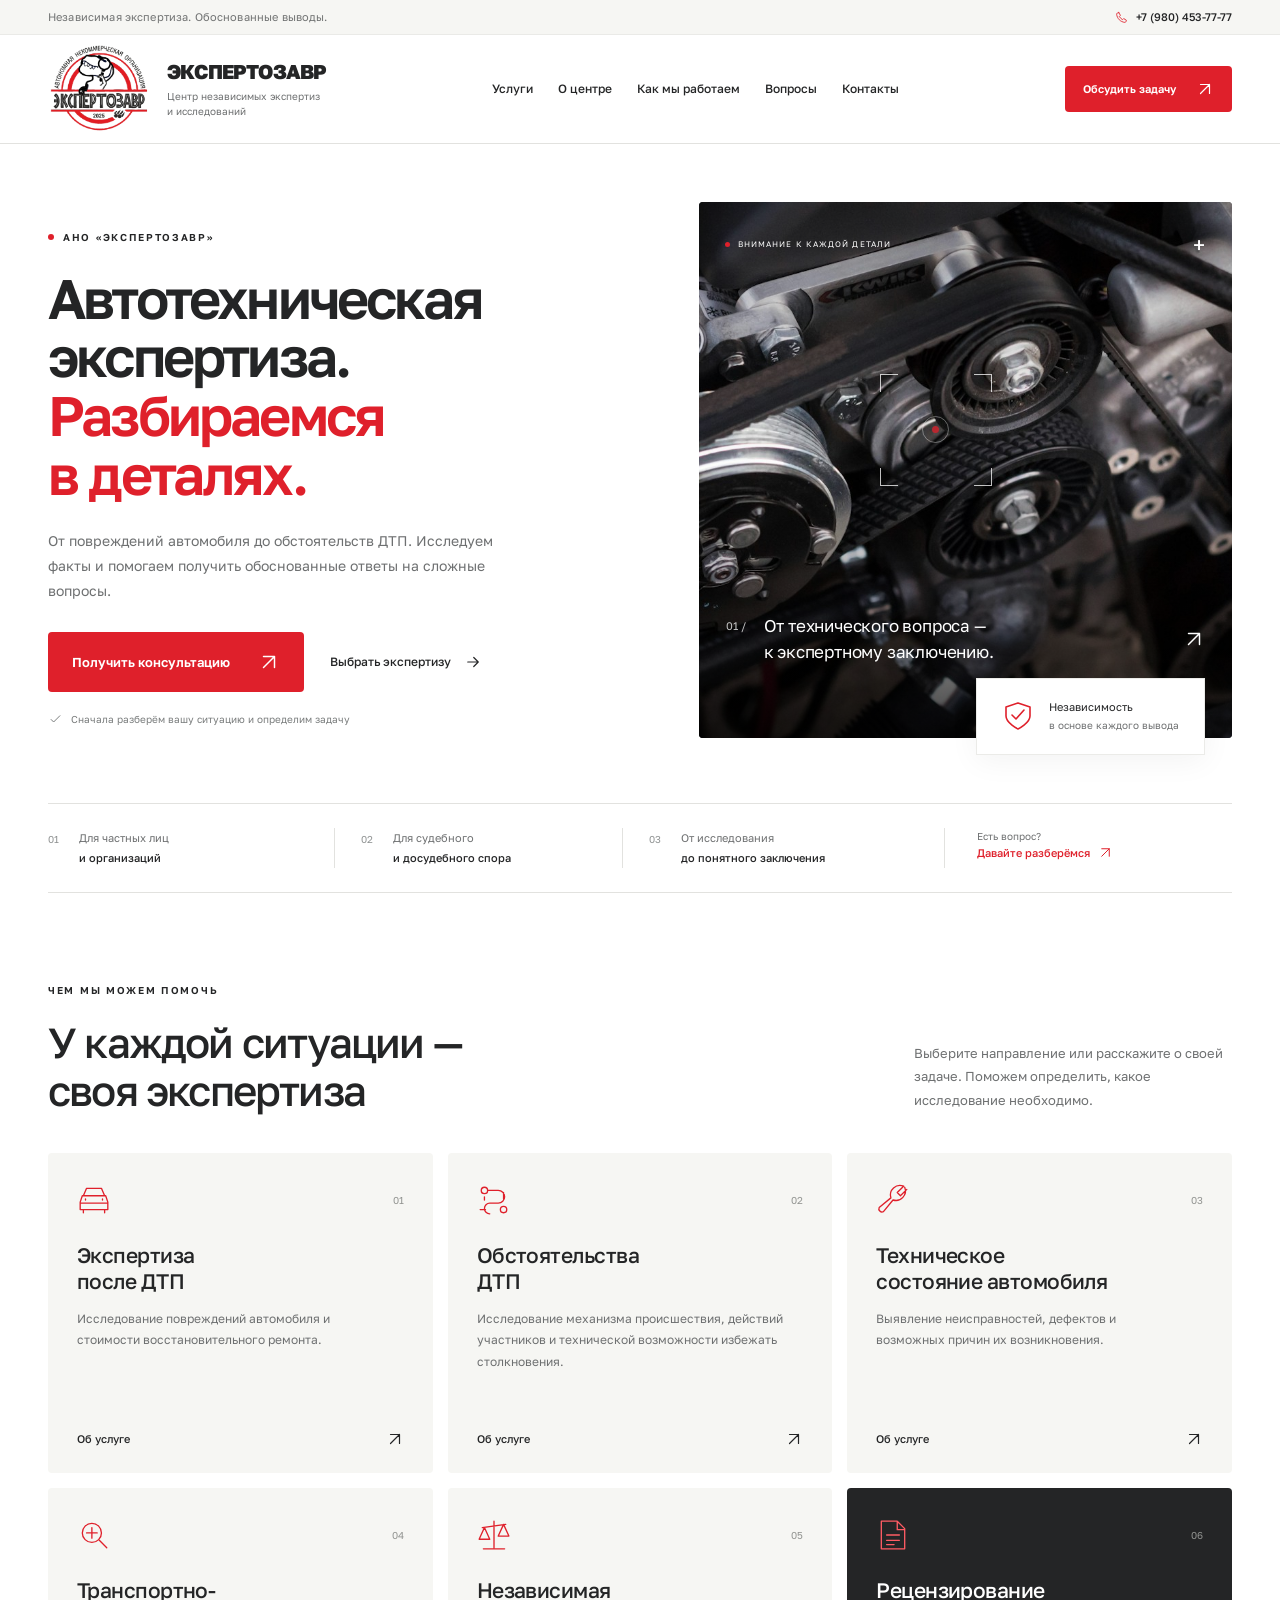
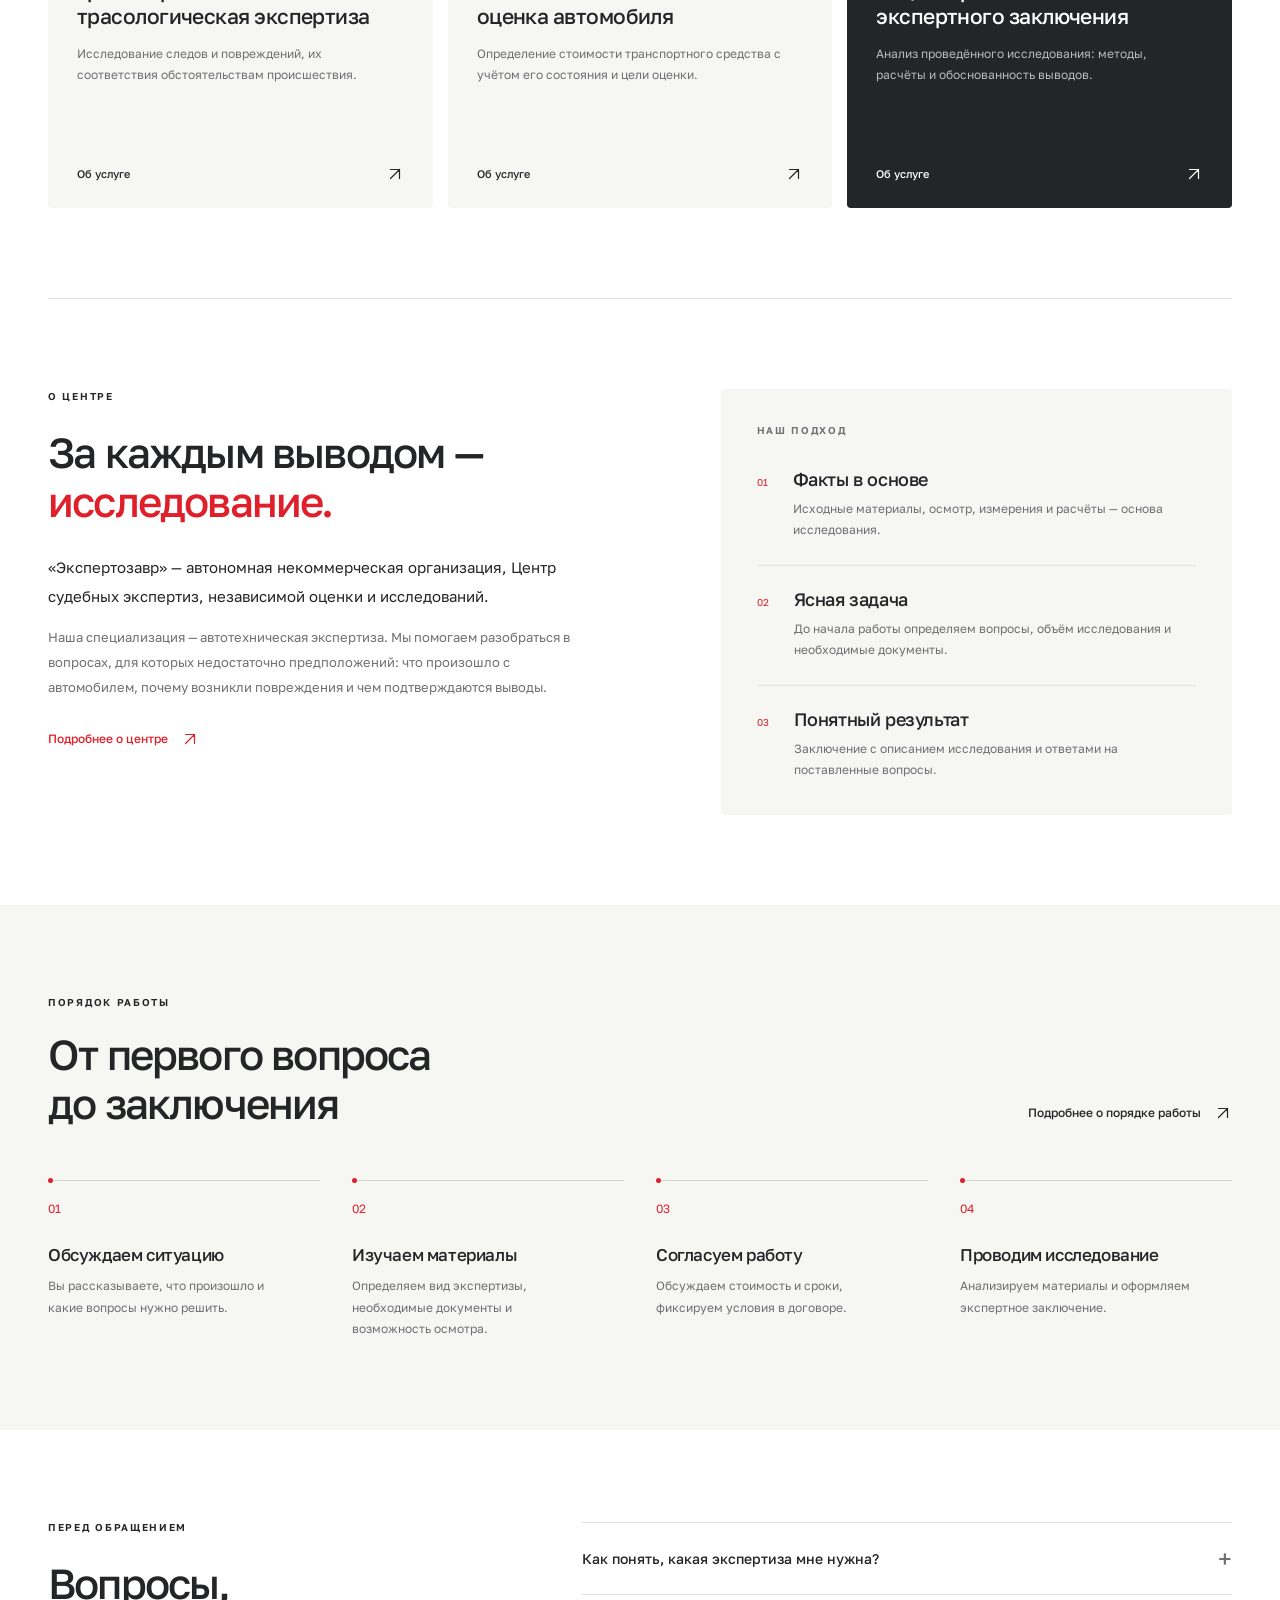
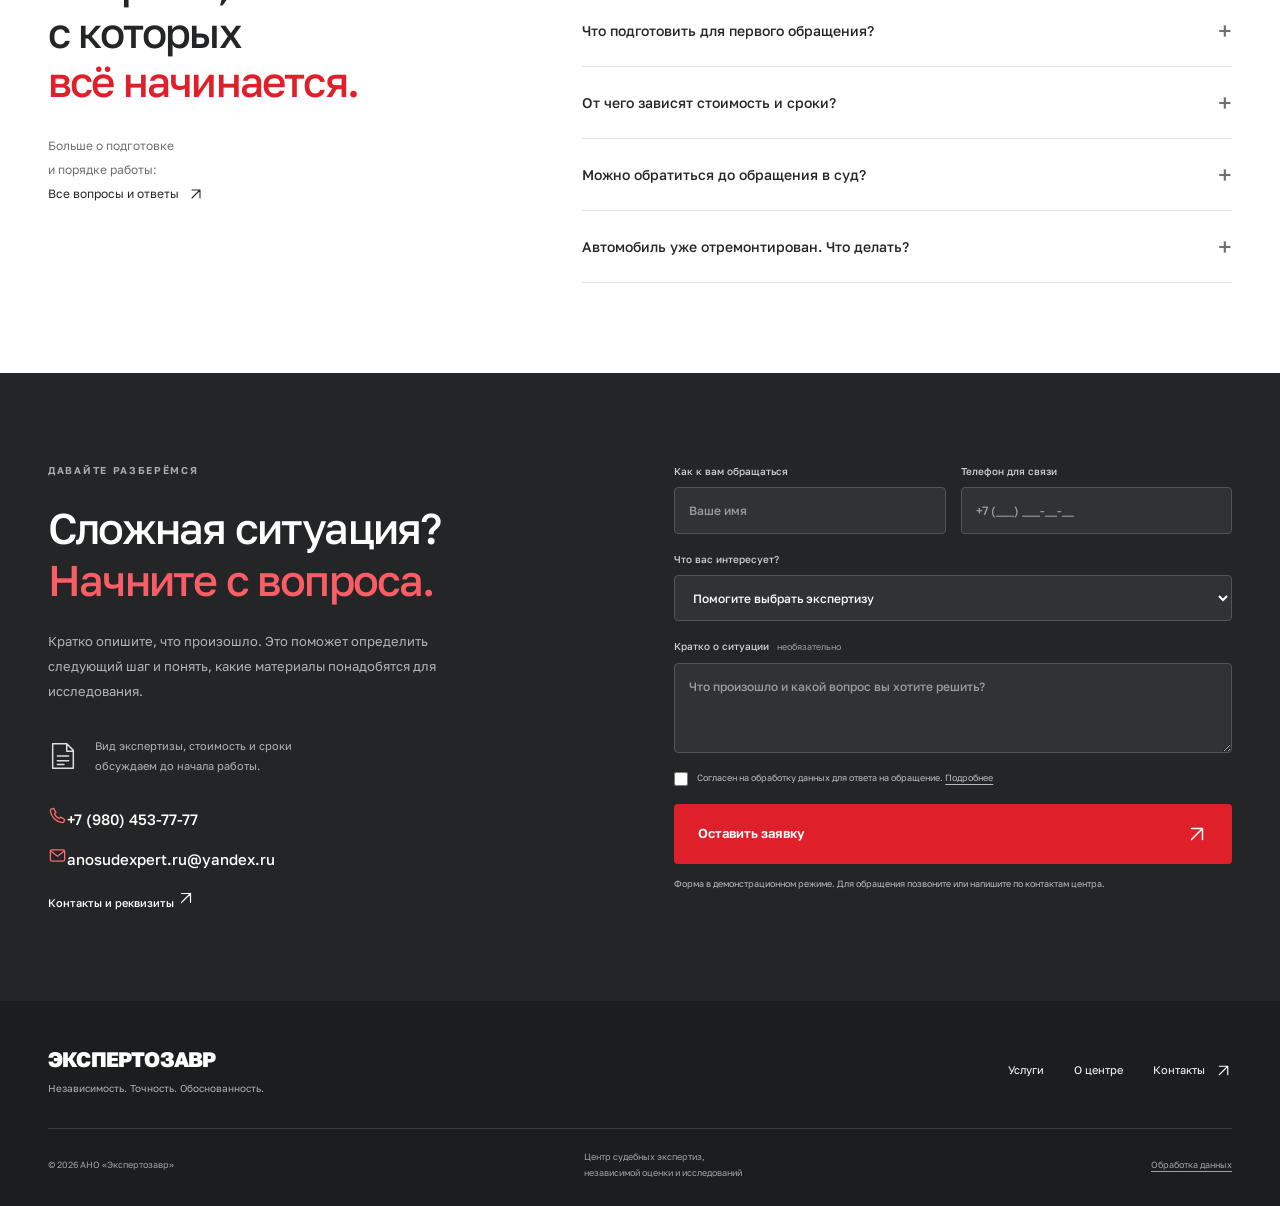
==== commit 2654f619: "Publish contact channels and organization requisites" ====
--- a/index.html
+++ b/index.html
@@ -3,9 +3,11 @@
 <head>
 <meta charset="utf-8"><meta name="viewport" content="width=device-width, initial-scale=1"><meta name="theme-color" content="#df202b">
 <title>Экспертозавр — независимая автотехническая экспертиза</title>
-<meta name="description" content="АНО «Экспертозавр» — Центр судебных независимых экспертиз, независимой оценки и исследований. Автотехническая экспертиза, исследование повреждений и оценка автомобиля.">
+<meta name="description" content="АНО «Экспертозавр» — Центр судебных экспертиз, независимой оценки и исследований. Автотехническая экспертиза, исследование повреждений и оценка автомобиля.">
 <meta property="og:title" content="Экспертозавр — разбираемся в деталях"><meta property="og:description" content="Независимая автотехническая экспертиза. От технического вопроса — к экспертному заключению."><link rel="canonical" href="https://thenineaxis.github.io/expertozavr-demo/"><meta property="og:url" content="https://thenineaxis.github.io/expertozavr-demo/"><meta property="og:type" content="website"><meta property="og:locale" content="ru_RU">
-<link rel="icon" type="image/svg+xml" href="./assets/favicon.svg"><link rel="stylesheet" href="./styles.css"><script src="./site-config.js" defer></script><script src="./app.js" defer></script>
+<link rel="icon" type="image/svg+xml" href="./assets/favicon.svg"><link rel="stylesheet" href="./styles.css"><script src="./site-config.js?v=0.13.0" defer></script><script src="./app.js?v=0.13.0" defer></script>
+<link rel="stylesheet" href="./contacts.css?v=0.13.0">
+<script type="application/ld+json">{"@context": "https://schema.org", "@graph": [{"@type": "Organization", "@id": "https://thenineaxis.github.io/expertozavr-demo/#organization", "name": "АНО «Экспертозавр»", "legalName": "Автономная некоммерческая организация «Центр судебных экспертиз, независимой оценки и исследований „ЭКСПЕРТОЗАВР“»", "alternateName": "Центр судебных экспертиз, независимой оценки и исследований «Экспертозавр»", "url": "https://thenineaxis.github.io/expertozavr-demo/", "logo": "https://thenineaxis.github.io/expertozavr-demo/assets/logo-expertozavr.png", "telephone": "+79804537777", "email": "anosudexpert.ru@yandex.ru", "taxID": "7733466437", "identifier": [{"@type": "PropertyValue", "propertyID": "ОГРН", "value": "1257700157956"}, {"@type": "PropertyValue", "propertyID": "КПП", "value": "773301001"}], "contactPoint": {"@type": "ContactPoint", "telephone": "+79804537777", "email": "anosudexpert.ru@yandex.ru", "contactType": "customer service", "url": "https://thenineaxis.github.io/expertozavr-demo/contacts/"}}]}</script>
 </head>
 <body>
 <a class="skip-link" href="#main">Перейти к содержанию</a>
@@ -18,13 +20,13 @@
 <symbol id="i-document" viewBox="0 0 32 32"><path d="M8 3h12l7 7v19H5V3h3Zm12 0v8h7M10 16h12m-12 5h12m-12 4h7"/></symbol>
 <symbol id="i-scale" viewBox="0 0 32 32"><path d="M16 3v25M6 29h20M5 9l22-3M7 9l-5 11h10L7 9Zm18-3-5 11h10L25 6Z"/></symbol>
 <symbol id="i-shield" viewBox="0 0 32 32"><path d="m16 3 12 4v9c0 7-12 13-12 13S4 23 4 16V7l12-4Z"/><path d="m10 15 4 4 8-9"/></symbol>
-</svg>
-<div class="topline"><div class="container topline-inner"><span>Независимая экспертиза. Обоснованные выводы.</span><span>Судебные и досудебные исследования</span></div></div>
+<symbol id="i-phone" viewBox="0 0 24 24"><path d="m7 3 3 5-2 2a15 15 0 0 0 6 6l2-2 5 3-1 3a2 2 0 0 1-2 1C10 20 4 14 3 6a2 2 0 0 1 1-2l3-1Z"/></symbol><symbol id="i-mail" viewBox="0 0 24 24"><rect x="3" y="5" width="18" height="14" rx="2"/><path d="m3 6 9 7 9-7"/></symbol></svg>
+<div class="topline"><div class="container topline-inner"><span>Независимая экспертиза. Обоснованные выводы.</span><a class="topline-contact" href="tel:+79804537777" aria-label="Позвонить в центр: +7 (980) 453-77-77"><svg aria-hidden="true"><use href="#i-phone"/></svg>+7 (980) 453-77-77</a></div></div>
 <header class="site-header"><div class="container header-inner">
 <a class="brand" href="#" aria-label="Экспертозавр — главная"><img src="./assets/logo-expertozavr.png" alt="Логотип АНО «Экспертозавр»: динозавр с лупой" width="104" height="94"><span class="brand-copy"><strong>ЭКСПЕРТОЗАВР</strong><span>Центр независимых экспертиз<br>и исследований</span></span></a>
-<nav class="desktop-nav" aria-label="Основная навигация"><a href="./services/">Услуги</a><a href="./about/">О центре</a><a href="./process/">Как мы работаем</a><a href="./questions/">Вопросы</a></nav>
+<nav class="desktop-nav" aria-label="Основная навигация"><a href="./services/">Услуги</a><a href="./about/">О центре</a><a href="./process/">Как мы работаем</a><a href="./questions/">Вопросы</a><a href="./contacts/">Контакты</a></nav>
 <a class="button button-small header-cta" href="#consultation">Обсудить задачу <svg><use href="#i-up-right"/></svg></a><button class="menu-toggle" aria-label="Открыть меню" aria-expanded="false" aria-controls="mobile-nav"><span></span><span></span></button></div>
-<nav class="mobile-nav" id="mobile-nav" aria-label="Мобильная навигация" hidden><a href="./services/">Услуги</a><a href="./about/">О центре</a><a href="./process/">Как мы работаем</a><a href="./questions/">Вопросы</a><a href="#consultation">Обсудить задачу ↗</a></nav></header>
+<nav class="mobile-nav" id="mobile-nav" aria-label="Мобильная навигация" hidden><a href="./services/">Услуги</a><a href="./about/">О центре</a><a href="./process/">Как мы работаем</a><a href="./questions/">Вопросы</a><a href="./contacts/">Контакты</a><a href="#consultation">Обсудить задачу ↗</a></nav></header>
 <main id="main">
 <section class="hero container" aria-labelledby="hero-title"><div class="hero-copy"><p class="eyebrow"><span></span> АНО «ЭКСПЕРТОЗАВР»</p><h1 id="hero-title">Автотехническая<br>экспертиза.<br><em>Разбираемся<br>в деталях.</em></h1><p class="hero-description">От повреждений автомобиля до обстоятельств ДТП. Исследуем факты и помогаем получить обоснованные ответы на сложные вопросы.</p><div class="hero-actions"><a class="button" href="#consultation">Получить консультацию <svg><use href="#i-up-right"/></svg></a><a class="text-link" href="#services">Выбрать экспертизу <svg><use href="#i-arrow"/></svg></a></div><p class="hero-note"><svg><use href="#i-check"/></svg> Сначала разберём вашу ситуацию и определим задачу</p></div>
 <div class="hero-visual"><img class="hero-photo" src="./assets/auto-inspection.jpg" alt="Детали двигателя автомобиля — объект технического исследования" width="1400" height="787" fetchpriority="high"><div class="photo-shade"></div><div class="photo-top"><span class="live-dot"></span> ВНИМАНИЕ К КАЖДОЙ ДЕТАЛИ <span class="corner-mark">+</span></div><div class="focus-mark" aria-hidden="true"><span></span><i></i></div><div class="photo-bottom"><span class="photo-number">01 /</span><p>От технического вопроса —<br>к экспертному заключению.</p><svg><use href="#i-up-right"/></svg></div><div class="visual-label"><svg><use href="#i-shield"/></svg><span>Независимость<br><strong>в основе каждого вывода</strong></span></div></div></section>
@@ -38,13 +40,13 @@
 <article class="service-card"><div class="card-top"><svg class="service-icon"><use href="#i-scale"/></svg><span>05</span></div><h3>Независимая<br>оценка автомобиля</h3><p>Определение стоимости транспортного средства с учётом его состояния и цели оценки.</p><a class="card-link" href="./services/nezavisimaya-otsenka-avtomobilya/">Об услуге <svg><use href="#i-up-right"/></svg></a></article>
 <article class="service-card service-card-dark"><div class="card-top"><svg class="service-icon"><use href="#i-document"/></svg><span>06</span></div><h3>Рецензирование<br>экспертного заключения</h3><p>Анализ проведённого исследования: методы, расчёты и обоснованность выводов.</p><a class="card-link" href="./services/retsenzirovanie-ekspertnogo-zaklyucheniya/">Об услуге <svg><use href="#i-up-right"/></svg></a></article>
 </div></div></section>
-<section class="about section container" id="about" aria-labelledby="about-title"><div class="about-copy"><p class="eyebrow">О ЦЕНТРЕ</p><h2 id="about-title">За каждым выводом —<br><em>исследование.</em></h2><p class="about-lead">«Экспертозавр» — автономная некоммерческая организация, Центр судебных независимых экспертиз, независимой оценки и исследований.</p><p>Наша специализация — автотехническая экспертиза. Мы помогаем разобраться в вопросах, для которых недостаточно предположений: что произошло с автомобилем, почему возникли повреждения и чем подтверждаются выводы.</p><a class="text-link" href="./about/">Подробнее о центре <svg><use href="#i-up-right"/></svg></a></div><div class="approach"><p class="eyebrow">НАШ ПОДХОД</p><div><span>01</span><article><h3>Факты в основе</h3><p>Исходные материалы, осмотр, измерения и расчёты — основа исследования.</p></article></div><div><span>02</span><article><h3>Ясная задача</h3><p>До начала работы определяем вопросы, объём исследования и необходимые документы.</p></article></div><div><span>03</span><article><h3>Понятный результат</h3><p>Заключение с описанием исследования и ответами на поставленные вопросы.</p></article></div></div></section>
+<section class="about section container" id="about" aria-labelledby="about-title"><div class="about-copy"><p class="eyebrow">О ЦЕНТРЕ</p><h2 id="about-title">За каждым выводом —<br><em>исследование.</em></h2><p class="about-lead">«Экспертозавр» — автономная некоммерческая организация, Центр судебных экспертиз, независимой оценки и исследований.</p><p>Наша специализация — автотехническая экспертиза. Мы помогаем разобраться в вопросах, для которых недостаточно предположений: что произошло с автомобилем, почему возникли повреждения и чем подтверждаются выводы.</p><a class="text-link" href="./about/">Подробнее о центре <svg><use href="#i-up-right"/></svg></a></div><div class="approach"><p class="eyebrow">НАШ ПОДХОД</p><div><span>01</span><article><h3>Факты в основе</h3><p>Исходные материалы, осмотр, измерения и расчёты — основа исследования.</p></article></div><div><span>02</span><article><h3>Ясная задача</h3><p>До начала работы определяем вопросы, объём исследования и необходимые документы.</p></article></div><div><span>03</span><article><h3>Понятный результат</h3><p>Заключение с описанием исследования и ответами на поставленные вопросы.</p></article></div></div></section>
 <section class="process section" id="process" aria-labelledby="process-title"><div class="container"><div class="section-heading"><div><p class="eyebrow">ПОРЯДОК РАБОТЫ</p><h2 id="process-title">От первого вопроса<br>до заключения</h2></div><a class="text-link" href="./process/">Подробнее о порядке работы <svg><use href="#i-up-right"/></svg></a></div><ol class="steps"><li><span>01</span><h3>Обсуждаем ситуацию</h3><p>Вы рассказываете, что произошло и какие вопросы нужно решить.</p></li><li><span>02</span><h3>Изучаем материалы</h3><p>Определяем вид экспертизы, необходимые документы и возможность осмотра.</p></li><li><span>03</span><h3>Согласуем работу</h3><p>Обсуждаем стоимость и сроки, фиксируем условия в договоре.</p></li><li><span>04</span><h3>Проводим исследование</h3><p>Анализируем материалы и оформляем экспертное заключение.</p></li></ol></div></section>
 <section class="faq section container" id="questions" aria-labelledby="faq-title"><div><p class="eyebrow">ПЕРЕД ОБРАЩЕНИЕМ</p><h2 id="faq-title">Вопросы,<br>с которых<br><em>всё начинается.</em></h2><p class="faq-note">Больше о подготовке<br>и порядке работы:<br><a href="./questions/">Все вопросы и ответы <svg><use href="#i-up-right"/></svg></a></p></div><div class="faq-list"><details><summary>Как понять, какая экспертиза мне нужна?<span>+</span></summary><p>Расскажите, что произошло и какой результат вам нужен. Для начала достаточно описания ситуации. После изучения исходной информации можно определить направление исследования и вопросы эксперту.</p></details><details><summary>Что подготовить для первого обращения?<span>+</span></summary><p>Полезны краткое описание ситуации, сведения об автомобиле, фотографии повреждений и имеющиеся документы. Полный перечень зависит от задачи: его уточняют до начала работы.</p></details><details><summary>От чего зависят стоимость и сроки?<span>+</span></summary><p>От вопросов эксперту, объёма материалов, сложности исследования и необходимости осмотра. Стоимость и срок согласуются после знакомства с задачей, до заключения договора.</p></details><details><summary>Можно обратиться до обращения в суд?<span>+</span></summary><p>Можно обсудить проведение независимого исследования до обращения в суд. Если дело уже рассматривается, при обращении укажите стадию разбирательства и поставленные вопросы.</p></details><details><summary>Автомобиль уже отремонтирован. Что делать?<span>+</span></summary><p>Сохраните фотографии до ремонта, акты осмотра, расчёты и документы о ремонте. Возможность исследования по имеющимся материалам оценивается индивидуально.</p></details></div></section>
-<section class="consultation section" id="consultation" aria-labelledby="consultation-title"><div class="container consultation-grid"><div class="consultation-copy"><p class="eyebrow">ДАВАЙТЕ РАЗБЕРЁМСЯ</p><h2 id="consultation-title">Сложная ситуация?<br><em>Начните с вопроса.</em></h2><p>Кратко опишите, что произошло. Это поможет определить следующий шаг и понять, какие материалы понадобятся для исследования.</p><div class="consultation-footer"><svg><use href="#i-document"/></svg><span>Вид экспертизы, стоимость и сроки<br>обсуждаем до начала работы.</span></div><div id="contact-details" hidden></div></div>
-<form id="consultation-form"><div class="form-row"><label>Как к вам обращаться<input name="name" autocomplete="name" placeholder="Ваше имя" maxlength="80" required></label><label>Телефон для связи<input name="phone" type="tel" autocomplete="tel" inputmode="tel" placeholder="+7 (___) ___-__-__" minlength="10" maxlength="30" required aria-describedby="phone-error"><span id="phone-error" class="field-error" hidden>Укажите номер: от 10 до 15 цифр.</span></label></div><label>Что вас интересует?<select name="service" id="service-select"><option value="Не знаю, нужна консультация">Помогите выбрать экспертизу</option><option value="Экспертиза после ДТП">Экспертиза после ДТП</option><option value="Обстоятельства ДТП">Обстоятельства ДТП</option><option value="Техническое состояние автомобиля">Техническое состояние автомобиля</option><option value="Транспортно-трасологическая экспертиза">Транспортно-трасологическая экспертиза</option><option value="Независимая оценка автомобиля">Независимая оценка автомобиля</option><option value="Рецензирование экспертного заключения">Рецензирование экспертного заключения</option></select></label><label>Кратко о ситуации <span class="optional">необязательно</span><textarea name="message" placeholder="Что произошло и какой вопрос вы хотите решить?" rows="3" maxlength="2000"></textarea></label><label class="consent"><input type="checkbox" name="consent" required><span>Согласен на обработку данных для ответа на обращение. <button type="button" class="inline-button" id="privacy-open">Подробнее</button></span></label><button class="button submit-button" type="submit">Оставить заявку <svg><use href="#i-up-right"/></svg></button><p class="form-note" id="form-mode-note">Демонстрационная форма: отправка заявок пока не подключена.</p><div id="form-result" class="form-result" role="status" hidden></div></form></div></section>
+<section class="consultation section" id="consultation" aria-labelledby="consultation-title"><div class="container consultation-grid"><div class="consultation-copy"><p class="eyebrow">ДАВАЙТЕ РАЗБЕРЁМСЯ</p><h2 id="consultation-title">Сложная ситуация?<br><em>Начните с вопроса.</em></h2><p>Кратко опишите, что произошло. Это поможет определить следующий шаг и понять, какие материалы понадобятся для исследования.</p><div class="consultation-footer"><svg><use href="#i-document"/></svg><span>Вид экспертизы, стоимость и сроки<br>обсуждаем до начала работы.</span></div><address id="contact-details" class="contact-methods"><a class="contact-method" href="tel:+79804537777"><svg aria-hidden="true"><use href="#i-phone"/></svg><span>+7 (980) 453-77-77</span></a><a class="contact-method" href="mailto:anosudexpert.ru@yandex.ru"><svg aria-hidden="true"><use href="#i-mail"/></svg><span>anosudexpert.ru@yandex.ru</span></a><a class="text-link contact-all" href="./contacts/">Контакты и реквизиты <svg aria-hidden="true"><use href="#i-up-right"/></svg></a></address></div>
+<form id="consultation-form"><div class="form-row"><label>Как к вам обращаться<input name="name" autocomplete="name" placeholder="Ваше имя" maxlength="80" required></label><label>Телефон для связи<input name="phone" type="tel" autocomplete="tel" inputmode="tel" placeholder="+7 (___) ___-__-__" minlength="10" maxlength="30" required aria-describedby="phone-error"><span id="phone-error" class="field-error" hidden>Укажите номер: от 10 до 15 цифр.</span></label></div><label>Что вас интересует?<select name="service" id="service-select"><option value="Не знаю, нужна консультация">Помогите выбрать экспертизу</option><option value="Экспертиза после ДТП">Экспертиза после ДТП</option><option value="Обстоятельства ДТП">Обстоятельства ДТП</option><option value="Техническое состояние автомобиля">Техническое состояние автомобиля</option><option value="Транспортно-трасологическая экспертиза">Транспортно-трасологическая экспертиза</option><option value="Независимая оценка автомобиля">Независимая оценка автомобиля</option><option value="Рецензирование экспертного заключения">Рецензирование экспертного заключения</option></select></label><label>Кратко о ситуации <span class="optional">необязательно</span><textarea name="message" placeholder="Что произошло и какой вопрос вы хотите решить?" rows="3" maxlength="2000"></textarea></label><label class="consent"><input type="checkbox" name="consent" required><span>Согласен на обработку данных для ответа на обращение. <button type="button" class="inline-button" id="privacy-open">Подробнее</button></span></label><button class="button submit-button" type="submit">Оставить заявку <svg><use href="#i-up-right"/></svg></button><p class="form-note" id="form-mode-note">Форма в демонстрационном режиме. Для обращения позвоните или напишите по контактам центра.</p><div id="form-result" class="form-result" role="status" hidden></div></form></div></section>
 </main>
-<footer class="site-footer"><div class="container"><div class="footer-main"><a class="footer-brand" href="#">ЭКСПЕРТОЗАВР<span>Независимость. Точность. Обоснованность.</span></a><div class="footer-links"><a href="./services/">Услуги</a><a href="./about/">О центре</a><a href="#consultation">Связаться с нами <svg><use href="#i-up-right"/></svg></a></div></div><div class="footer-bottom"><p>© <span id="year">2026</span> АНО «Экспертозавр»</p><p>Центр судебных независимых экспертиз,<br>независимой оценки и исследований</p><button class="inline-button" id="footer-privacy">Обработка данных</button></div></div></footer>
+<footer class="site-footer"><div class="container"><div class="footer-main"><a class="footer-brand" href="#">ЭКСПЕРТОЗАВР<span>Независимость. Точность. Обоснованность.</span></a><div class="footer-links"><a href="./services/">Услуги</a><a href="./about/">О центре</a><a href="./contacts/">Контакты <svg><use href="#i-up-right"/></svg></a></div></div><div class="footer-bottom"><p>© <span id="year">2026</span> АНО «Экспертозавр»</p><p>Центр судебных экспертиз,<br>независимой оценки и исследований</p><button class="inline-button" id="footer-privacy">Обработка данных</button></div></div></footer>
 <dialog id="service-dialog" class="modal" aria-labelledby="dialog-title"><button class="modal-close" aria-label="Закрыть окно">×</button><p class="eyebrow" id="dialog-eyebrow">НАПРАВЛЕНИЕ ЭКСПЕРТИЗЫ</p><h2 id="dialog-title"></h2><p id="dialog-description"></p><div id="dialog-extra"></div><a class="button" href="#consultation" id="dialog-cta">Обсудить эту задачу <svg><use href="#i-up-right"/></svg></a></dialog>
 </body>
 </html>
--- a/contacts.css
+++ b/contacts.css
@@ -0,0 +1,10 @@
+/* Published contact channels shared across pages and contacts-page layout. */
+.topline-inner{gap:20px}.topline-contact{display:inline-flex;align-items:center;gap:8px;font-size:11px;font-weight:500;white-space:nowrap;color:var(--ink);letter-spacing:0}.topline-contact svg{width:13px;height:13px;color:var(--red)}.topline-contact:hover{color:var(--red)}.contact-methods{font-style:normal;display:grid;gap:15px;margin-top:28px}.contact-method{display:flex;align-items:center;gap:12px;font-size:15px;font-weight:500;line-height:1.6;color:#fff}.contact-method svg{width:19px;height:19px;color:#ff6971}.contact-method span{min-width:0;overflow-wrap:anywhere}.contact-method:hover{color:#ff6971}.contact-methods .contact-all{font-size:11px;color:#d3d5d3;margin-top:3px}.contact-methods .contact-all:hover{color:#ff6971}.contacts-page .desktop-nav [aria-current="page"],.contacts-page .mobile-nav [aria-current="page"]{color:var(--red)}
+.contact-hero{display:grid;grid-template-columns:1.1fr 1fr;gap:80px;align-items:center;padding-top:20px;padding-bottom:54px}.contact-hero .eyebrow{margin-bottom:23px}.contact-hero h1{margin-bottom:25px}.contact-lead{font-size:15px;line-height:1.85;color:var(--muted);max-width:500px;margin:0 0 20px}.contact-intro-note{font-size:13px;line-height:1.9;color:var(--muted);max-width:470px;margin:0 0 25px}.contact-hero>.text-link,.contact-hero>div>.text-link{color:var(--red)}.contact-channel-list{display:grid;gap:16px;min-width:0}.contact-channel{display:block;min-width:0;padding:29px 31px;border:1px solid var(--line);border-radius:var(--radius);background:var(--cream);transition:border-color .15s}.contact-channel:hover{border-color:var(--red)}.contact-channel-label{display:flex;align-items:center;gap:11px;font-size:8px;letter-spacing:1.4px;color:var(--muted);margin-bottom:20px}.contact-channel-label svg{width:23px;height:23px;color:var(--red)}.contact-channel-value{display:block;font-weight:500;line-height:1.4;letter-spacing:-.7px;overflow-wrap:anywhere}.contact-phone-value{font-size:32px}.contact-email-value{font-size:25px}.contact-channel-note{display:flex;align-items:center;gap:12px;font-size:11px;color:var(--red);margin-top:19px}.contact-channel-note svg{width:16px;height:16px}.contact-requisites{display:grid;grid-template-columns:1fr 1.1fr;gap:90px;border-top:1px solid var(--line);align-items:start}.contact-requisites-note{font-size:14px;line-height:1.9;color:var(--muted);max-width:380px;margin:24px 0}.contact-requisites .text-link{color:var(--red)}.requisite-list{margin:0;min-width:0}.requisite-row{display:grid;grid-template-columns:140px minmax(0,1fr);gap:24px;border-top:1px solid var(--line);padding:21px 0}.requisite-row:last-child{border-bottom:1px solid var(--line)}.requisite-row dt{font-size:11px;line-height:1.8;color:var(--muted)}.requisite-row dd{font-size:13px;line-height:1.85;margin:0;overflow-wrap:anywhere;font-variant-numeric:tabular-nums}.contact-address-note{font-size:11px;line-height:1.8;color:var(--muted);margin:17px 0 0}
+@media(max-width:1200px){.contact-hero{gap:45px}.contact-channel{padding:26px}.contact-phone-value{font-size:28px}.contact-email-value{font-size:22px}.contact-requisites{gap:60px}.requisite-row{grid-template-columns:110px minmax(0,1fr);gap:20px}}
+@media(max-width:1100px){.desktop-nav{gap:16px;font-size:11px}}
+@media(max-width:960px){.contact-hero{gap:30px}.contact-phone-value{font-size:25px}.contact-email-value{font-size:20px}.contact-lead{font-size:14px}.contact-requisites{gap:40px}.requisite-row{grid-template-columns:90px minmax(0,1fr);gap:16px}}
+@media(max-width:900px){.header-cta{display:none}}
+@media(max-width:800px){.contact-hero{grid-template-columns:1fr;gap:30px}}
+@media(max-width:720px){.topline-inner>span:first-child{display:none}.topline-contact{font-size:11px}.contact-method{font-size:14px}.contact-methods{gap:14px}.contact-hero{grid-template-columns:1fr;gap:30px;padding-top:10px;padding-bottom:36px}.contact-hero .eyebrow{font-size:9px;margin-bottom:20px}.contact-lead{font-size:14px}.contact-intro-note{font-size:13px}.contact-channel{padding:27px}.contact-phone-value{font-size:28px}.contact-email-value{font-size:21px}.contact-channel-label{font-size:8px;margin-bottom:17px}.contact-channel-note{font-size:11px}.contact-requisites{grid-template-columns:1fr;gap:30px}.contact-requisites-note{font-size:13px;max-width:none;margin:21px 0}.requisite-row{grid-template-columns:1fr;gap:7px;padding:20px 0}.requisite-row dt{font-size:10px}.requisite-row dd{font-size:13px}}
+@media(max-width:360px){.contact-channel{padding:23px}.contact-phone-value{font-size:23px}.contact-email-value{font-size:16px;letter-spacing:-.4px}.contact-method{font-size:13px}.contact-methods .contact-all{font-size:10px}}
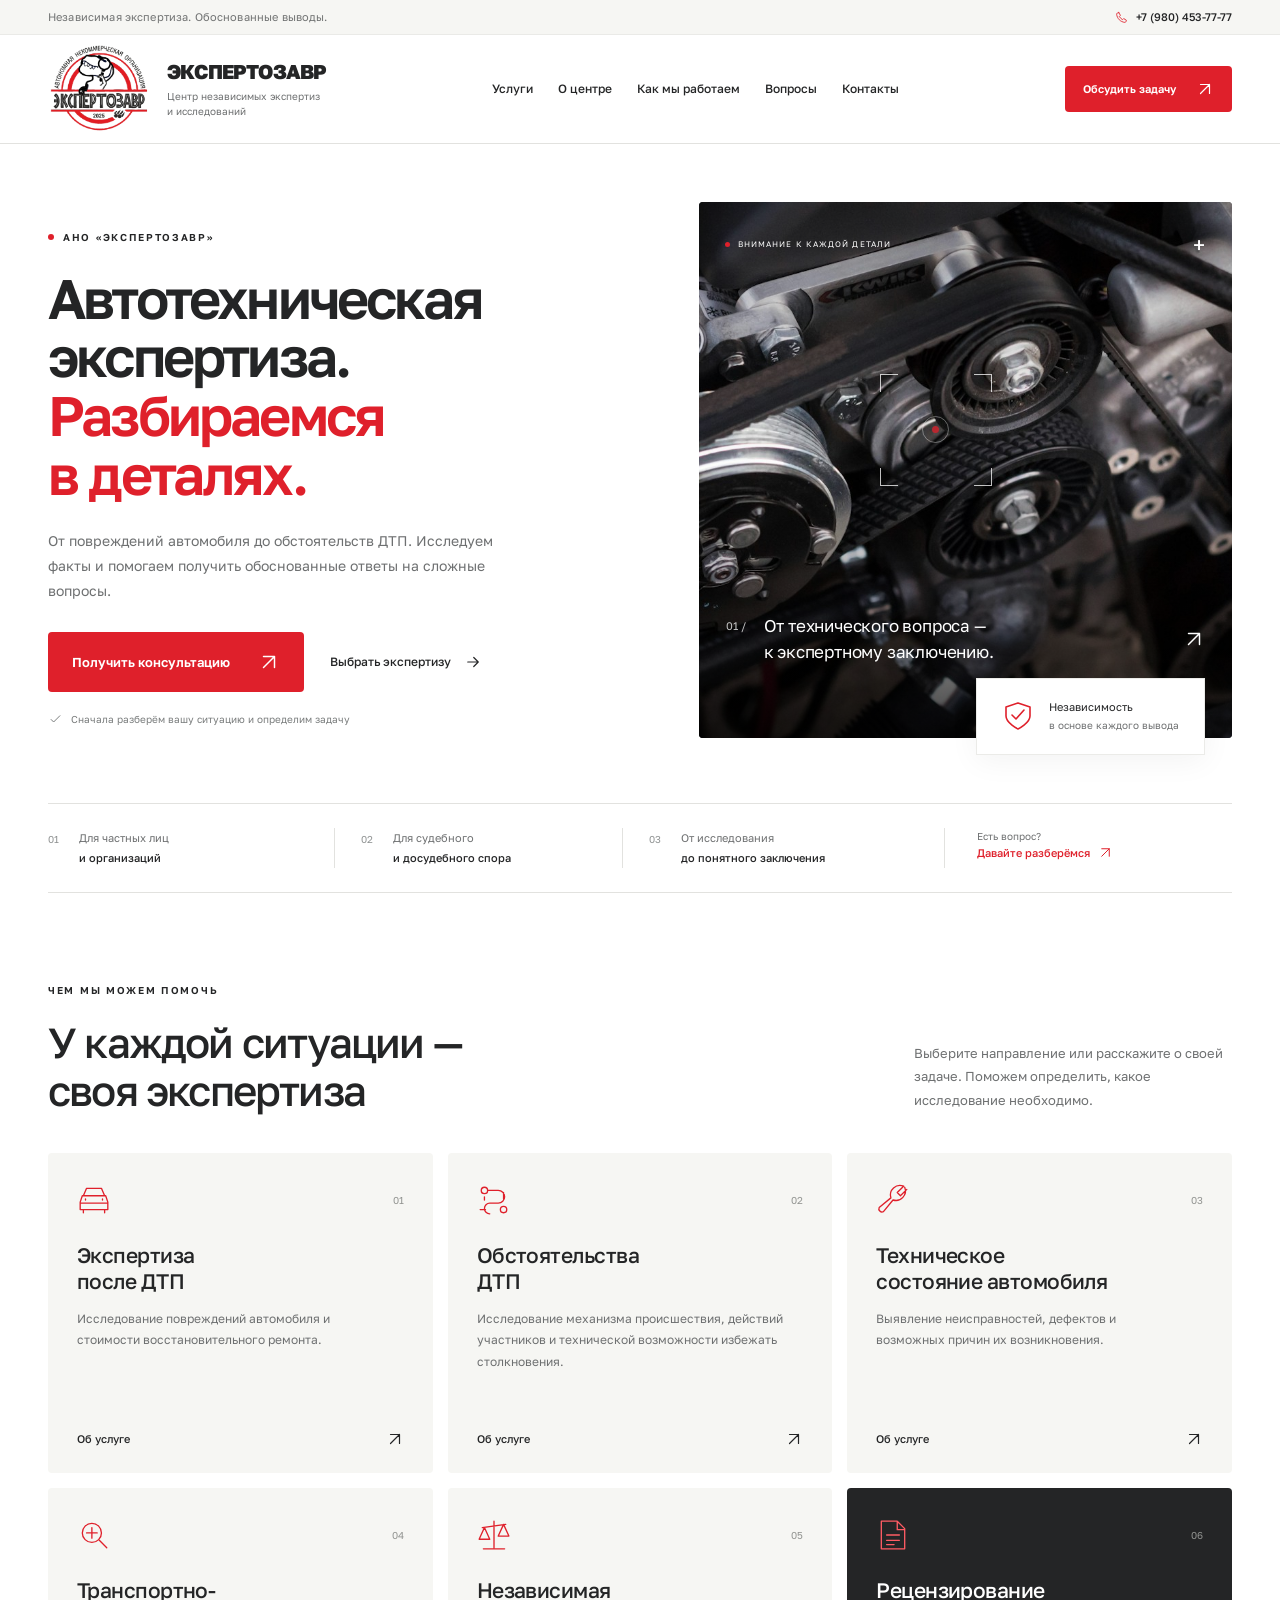
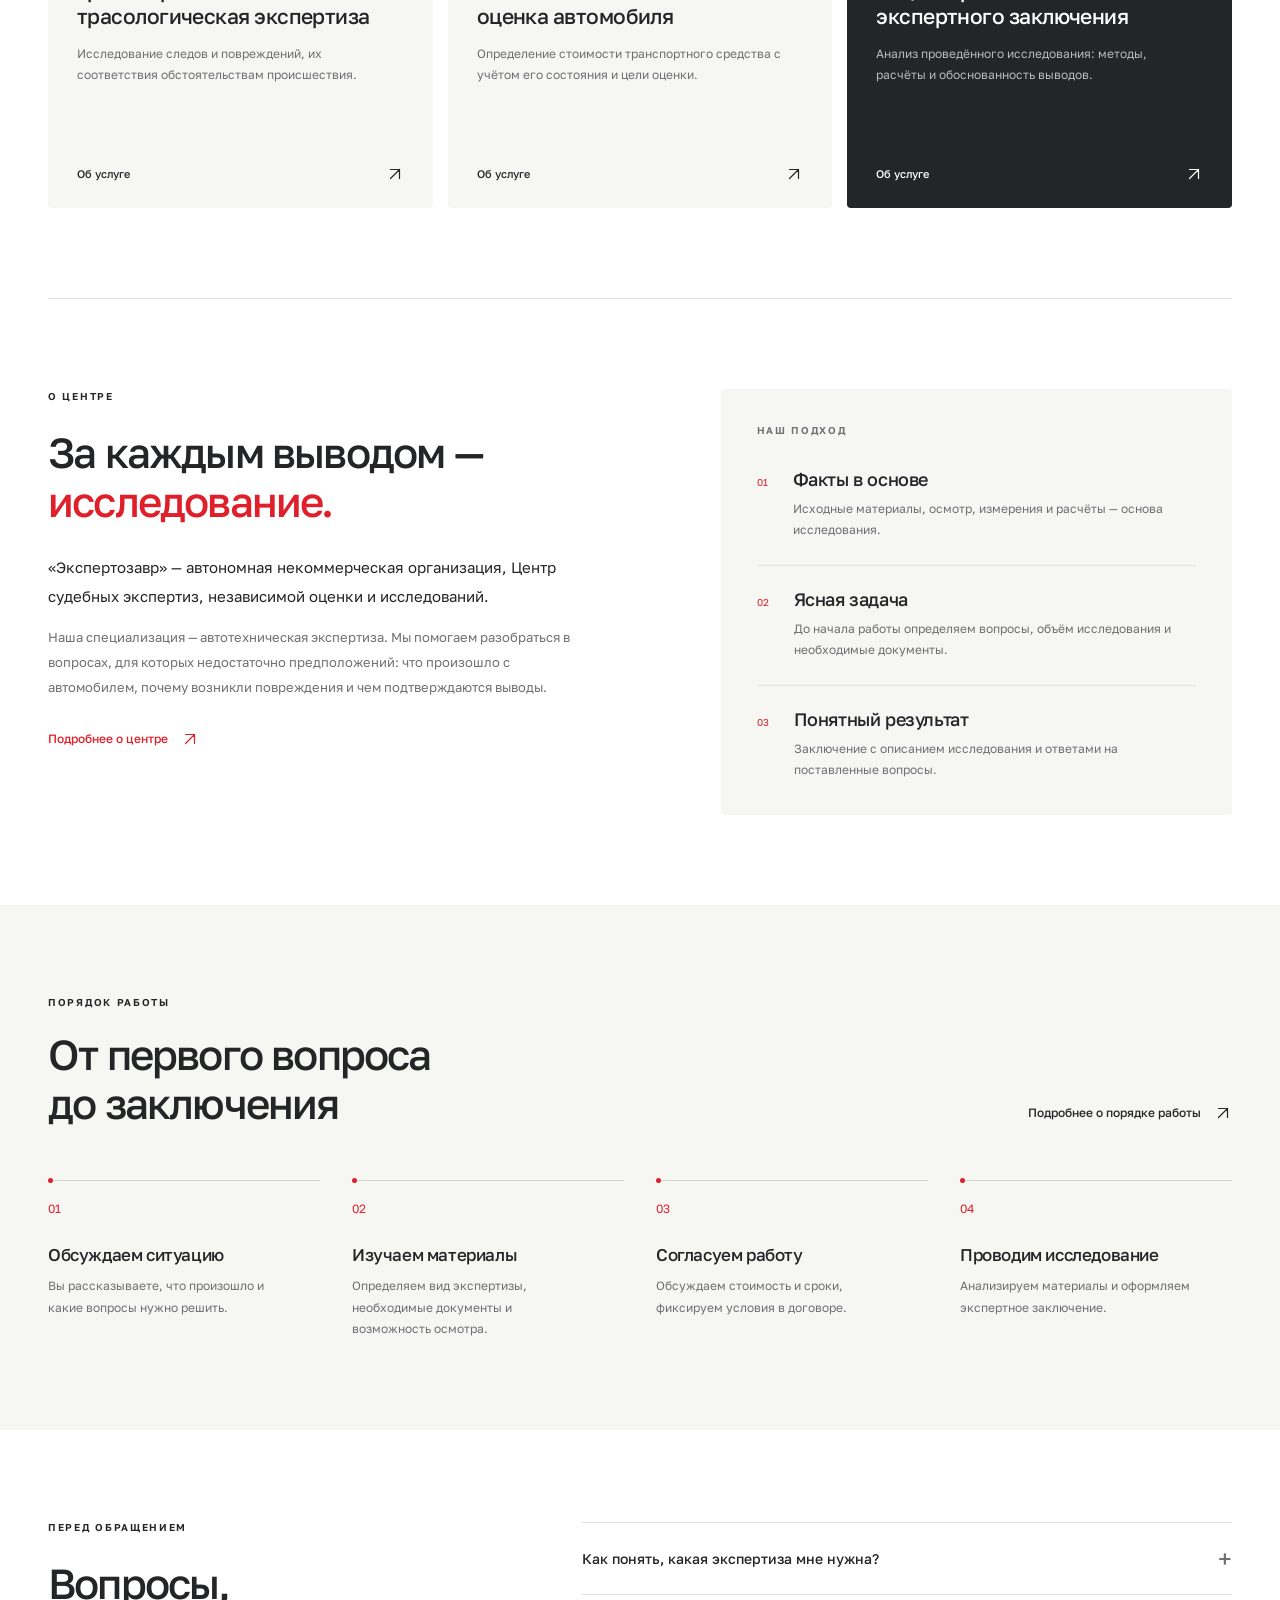
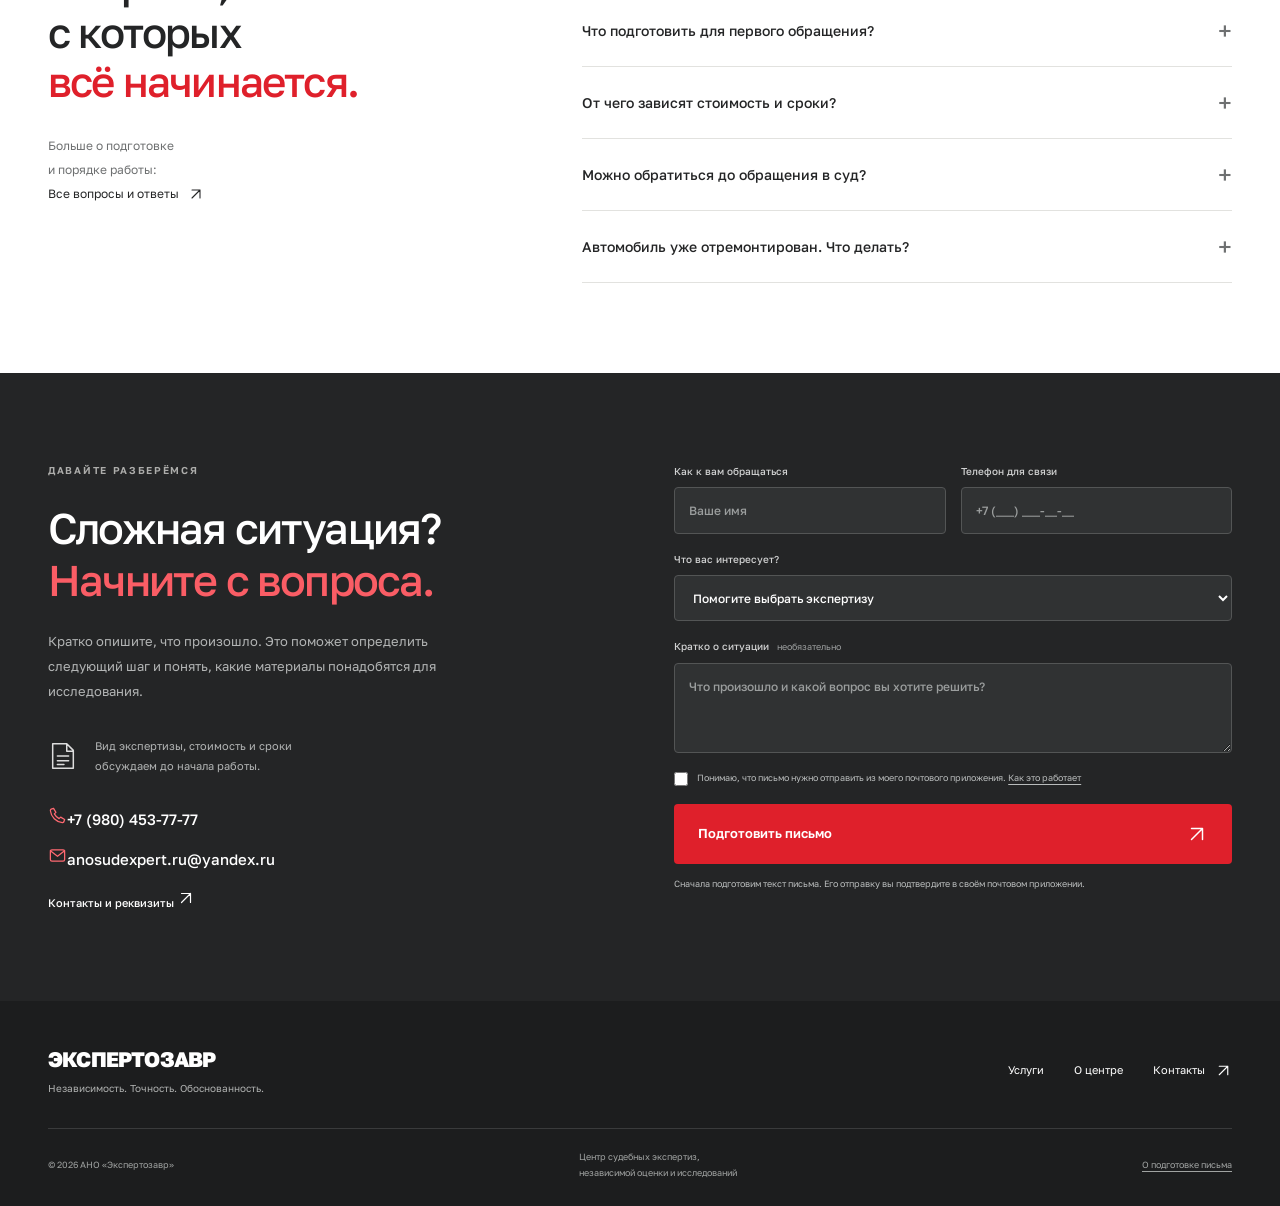
==== commit 8a1d29d6: "Enable reviewable email drafts and add confirmed legal address" ====
--- a/index.html
+++ b/index.html
@@ -5,9 +5,9 @@
 <title>Экспертозавр — независимая автотехническая экспертиза</title>
 <meta name="description" content="АНО «Экспертозавр» — Центр судебных экспертиз, независимой оценки и исследований. Автотехническая экспертиза, исследование повреждений и оценка автомобиля.">
 <meta property="og:title" content="Экспертозавр — разбираемся в деталях"><meta property="og:description" content="Независимая автотехническая экспертиза. От технического вопроса — к экспертному заключению."><link rel="canonical" href="https://thenineaxis.github.io/expertozavr-demo/"><meta property="og:url" content="https://thenineaxis.github.io/expertozavr-demo/"><meta property="og:type" content="website"><meta property="og:locale" content="ru_RU">
-<link rel="icon" type="image/svg+xml" href="./assets/favicon.svg"><link rel="stylesheet" href="./styles.css"><script src="./site-config.js?v=0.13.0" defer></script><script src="./app.js?v=0.13.0" defer></script>
-<link rel="stylesheet" href="./contacts.css?v=0.13.0">
-<script type="application/ld+json">{"@context": "https://schema.org", "@graph": [{"@type": "Organization", "@id": "https://thenineaxis.github.io/expertozavr-demo/#organization", "name": "АНО «Экспертозавр»", "legalName": "Автономная некоммерческая организация «Центр судебных экспертиз, независимой оценки и исследований „ЭКСПЕРТОЗАВР“»", "alternateName": "Центр судебных экспертиз, независимой оценки и исследований «Экспертозавр»", "url": "https://thenineaxis.github.io/expertozavr-demo/", "logo": "https://thenineaxis.github.io/expertozavr-demo/assets/logo-expertozavr.png", "telephone": "+79804537777", "email": "anosudexpert.ru@yandex.ru", "taxID": "7733466437", "identifier": [{"@type": "PropertyValue", "propertyID": "ОГРН", "value": "1257700157956"}, {"@type": "PropertyValue", "propertyID": "КПП", "value": "773301001"}], "contactPoint": {"@type": "ContactPoint", "telephone": "+79804537777", "email": "anosudexpert.ru@yandex.ru", "contactType": "customer service", "url": "https://thenineaxis.github.io/expertozavr-demo/contacts/"}}]}</script>
+<link rel="icon" type="image/svg+xml" href="./assets/favicon.svg"><link rel="stylesheet" href="./styles.css"><script src="./site-config.js?v=0.14.0" defer></script><script src="./email-draft.js?v=0.14.0" defer></script><script src="./app.js?v=0.14.0" defer></script>
+<link rel="stylesheet" href="./contacts.css?v=0.14.0">
+<script type="application/ld+json">{"@context": "https://schema.org", "@graph": [{"@type": "Organization", "@id": "https://thenineaxis.github.io/expertozavr-demo/#organization", "name": "АНО «Экспертозавр»", "legalName": "Автономная некоммерческая организация «Центр судебных экспертиз, независимой оценки и исследований „ЭКСПЕРТОЗАВР“»", "alternateName": "Центр судебных экспертиз, независимой оценки и исследований «Экспертозавр»", "url": "https://thenineaxis.github.io/expertozavr-demo/", "logo": "https://thenineaxis.github.io/expertozavr-demo/assets/logo-expertozavr.png", "telephone": "+79804537777", "email": "anosudexpert.ru@yandex.ru", "taxID": "7733466437", "identifier": [{"@type": "PropertyValue", "propertyID": "ОГРН", "value": "1257700157956"}, {"@type": "PropertyValue", "propertyID": "КПП", "value": "773301001"}], "contactPoint": {"@type": "ContactPoint", "telephone": "+79804537777", "email": "anosudexpert.ru@yandex.ru", "contactType": "customer service", "url": "https://thenineaxis.github.io/expertozavr-demo/contacts/"}, "address": {"@type": "PostalAddress", "postalCode": "125364", "addressCountry": "RU", "addressLocality": "Москва", "streetAddress": "ул. Свободы, д. 50, помещение 4П"}}]}</script>
 </head>
 <body>
 <a class="skip-link" href="#main">Перейти к содержанию</a>
@@ -44,9 +44,9 @@
 <section class="process section" id="process" aria-labelledby="process-title"><div class="container"><div class="section-heading"><div><p class="eyebrow">ПОРЯДОК РАБОТЫ</p><h2 id="process-title">От первого вопроса<br>до заключения</h2></div><a class="text-link" href="./process/">Подробнее о порядке работы <svg><use href="#i-up-right"/></svg></a></div><ol class="steps"><li><span>01</span><h3>Обсуждаем ситуацию</h3><p>Вы рассказываете, что произошло и какие вопросы нужно решить.</p></li><li><span>02</span><h3>Изучаем материалы</h3><p>Определяем вид экспертизы, необходимые документы и возможность осмотра.</p></li><li><span>03</span><h3>Согласуем работу</h3><p>Обсуждаем стоимость и сроки, фиксируем условия в договоре.</p></li><li><span>04</span><h3>Проводим исследование</h3><p>Анализируем материалы и оформляем экспертное заключение.</p></li></ol></div></section>
 <section class="faq section container" id="questions" aria-labelledby="faq-title"><div><p class="eyebrow">ПЕРЕД ОБРАЩЕНИЕМ</p><h2 id="faq-title">Вопросы,<br>с которых<br><em>всё начинается.</em></h2><p class="faq-note">Больше о подготовке<br>и порядке работы:<br><a href="./questions/">Все вопросы и ответы <svg><use href="#i-up-right"/></svg></a></p></div><div class="faq-list"><details><summary>Как понять, какая экспертиза мне нужна?<span>+</span></summary><p>Расскажите, что произошло и какой результат вам нужен. Для начала достаточно описания ситуации. После изучения исходной информации можно определить направление исследования и вопросы эксперту.</p></details><details><summary>Что подготовить для первого обращения?<span>+</span></summary><p>Полезны краткое описание ситуации, сведения об автомобиле, фотографии повреждений и имеющиеся документы. Полный перечень зависит от задачи: его уточняют до начала работы.</p></details><details><summary>От чего зависят стоимость и сроки?<span>+</span></summary><p>От вопросов эксперту, объёма материалов, сложности исследования и необходимости осмотра. Стоимость и срок согласуются после знакомства с задачей, до заключения договора.</p></details><details><summary>Можно обратиться до обращения в суд?<span>+</span></summary><p>Можно обсудить проведение независимого исследования до обращения в суд. Если дело уже рассматривается, при обращении укажите стадию разбирательства и поставленные вопросы.</p></details><details><summary>Автомобиль уже отремонтирован. Что делать?<span>+</span></summary><p>Сохраните фотографии до ремонта, акты осмотра, расчёты и документы о ремонте. Возможность исследования по имеющимся материалам оценивается индивидуально.</p></details></div></section>
 <section class="consultation section" id="consultation" aria-labelledby="consultation-title"><div class="container consultation-grid"><div class="consultation-copy"><p class="eyebrow">ДАВАЙТЕ РАЗБЕРЁМСЯ</p><h2 id="consultation-title">Сложная ситуация?<br><em>Начните с вопроса.</em></h2><p>Кратко опишите, что произошло. Это поможет определить следующий шаг и понять, какие материалы понадобятся для исследования.</p><div class="consultation-footer"><svg><use href="#i-document"/></svg><span>Вид экспертизы, стоимость и сроки<br>обсуждаем до начала работы.</span></div><address id="contact-details" class="contact-methods"><a class="contact-method" href="tel:+79804537777"><svg aria-hidden="true"><use href="#i-phone"/></svg><span>+7 (980) 453-77-77</span></a><a class="contact-method" href="mailto:anosudexpert.ru@yandex.ru"><svg aria-hidden="true"><use href="#i-mail"/></svg><span>anosudexpert.ru@yandex.ru</span></a><a class="text-link contact-all" href="./contacts/">Контакты и реквизиты <svg aria-hidden="true"><use href="#i-up-right"/></svg></a></address></div>
-<form id="consultation-form"><div class="form-row"><label>Как к вам обращаться<input name="name" autocomplete="name" placeholder="Ваше имя" maxlength="80" required></label><label>Телефон для связи<input name="phone" type="tel" autocomplete="tel" inputmode="tel" placeholder="+7 (___) ___-__-__" minlength="10" maxlength="30" required aria-describedby="phone-error"><span id="phone-error" class="field-error" hidden>Укажите номер: от 10 до 15 цифр.</span></label></div><label>Что вас интересует?<select name="service" id="service-select"><option value="Не знаю, нужна консультация">Помогите выбрать экспертизу</option><option value="Экспертиза после ДТП">Экспертиза после ДТП</option><option value="Обстоятельства ДТП">Обстоятельства ДТП</option><option value="Техническое состояние автомобиля">Техническое состояние автомобиля</option><option value="Транспортно-трасологическая экспертиза">Транспортно-трасологическая экспертиза</option><option value="Независимая оценка автомобиля">Независимая оценка автомобиля</option><option value="Рецензирование экспертного заключения">Рецензирование экспертного заключения</option></select></label><label>Кратко о ситуации <span class="optional">необязательно</span><textarea name="message" placeholder="Что произошло и какой вопрос вы хотите решить?" rows="3" maxlength="2000"></textarea></label><label class="consent"><input type="checkbox" name="consent" required><span>Согласен на обработку данных для ответа на обращение. <button type="button" class="inline-button" id="privacy-open">Подробнее</button></span></label><button class="button submit-button" type="submit">Оставить заявку <svg><use href="#i-up-right"/></svg></button><p class="form-note" id="form-mode-note">Форма в демонстрационном режиме. Для обращения позвоните или напишите по контактам центра.</p><div id="form-result" class="form-result" role="status" hidden></div></form></div></section>
+<form id="consultation-form"><div class="form-row"><label>Как к вам обращаться<input name="name" autocomplete="name" placeholder="Ваше имя" maxlength="80" required></label><label>Телефон для связи<input name="phone" type="tel" autocomplete="tel" inputmode="tel" placeholder="+7 (___) ___-__-__" minlength="10" maxlength="30" required aria-describedby="phone-error"><span id="phone-error" class="field-error" hidden>Укажите номер: от 10 до 15 цифр.</span></label></div><label>Что вас интересует?<select name="service" id="service-select"><option value="Не знаю, нужна консультация">Помогите выбрать экспертизу</option><option value="Экспертиза после ДТП">Экспертиза после ДТП</option><option value="Обстоятельства ДТП">Обстоятельства ДТП</option><option value="Техническое состояние автомобиля">Техническое состояние автомобиля</option><option value="Транспортно-трасологическая экспертиза">Транспортно-трасологическая экспертиза</option><option value="Независимая оценка автомобиля">Независимая оценка автомобиля</option><option value="Рецензирование экспертного заключения">Рецензирование экспертного заключения</option></select></label><label>Кратко о ситуации <span class="optional">необязательно</span><textarea name="message" placeholder="Что произошло и какой вопрос вы хотите решить?" rows="3" maxlength="2000"></textarea></label><label class="consent"><input type="checkbox" name="consent" required><span>Понимаю, что письмо нужно отправить из моего почтового приложения. <button type="button" class="inline-button" id="privacy-open">Как это работает</button></span></label><button class="button submit-button" type="submit" disabled>Подготовить письмо <svg><use href="#i-up-right"/></svg></button><p class="form-note" id="form-mode-note">Сначала подготовим текст письма. Его отправку вы подтвердите в своём почтовом приложении.</p><noscript><p class="form-note">Для подготовки письма включите JavaScript или свяжитесь с центром по телефону и email, указанным рядом.</p></noscript><div id="form-result" class="form-result" role="region" aria-label="Подготовленное письмо" tabindex="-1" hidden></div></form></div></section>
 </main>
-<footer class="site-footer"><div class="container"><div class="footer-main"><a class="footer-brand" href="#">ЭКСПЕРТОЗАВР<span>Независимость. Точность. Обоснованность.</span></a><div class="footer-links"><a href="./services/">Услуги</a><a href="./about/">О центре</a><a href="./contacts/">Контакты <svg><use href="#i-up-right"/></svg></a></div></div><div class="footer-bottom"><p>© <span id="year">2026</span> АНО «Экспертозавр»</p><p>Центр судебных экспертиз,<br>независимой оценки и исследований</p><button class="inline-button" id="footer-privacy">Обработка данных</button></div></div></footer>
+<footer class="site-footer"><div class="container"><div class="footer-main"><a class="footer-brand" href="#">ЭКСПЕРТОЗАВР<span>Независимость. Точность. Обоснованность.</span></a><div class="footer-links"><a href="./services/">Услуги</a><a href="./about/">О центре</a><a href="./contacts/">Контакты <svg><use href="#i-up-right"/></svg></a></div></div><div class="footer-bottom"><p>© <span id="year">2026</span> АНО «Экспертозавр»</p><p>Центр судебных экспертиз,<br>независимой оценки и исследований</p><button class="inline-button" id="footer-privacy">О подготовке письма</button></div></div></footer>
 <dialog id="service-dialog" class="modal" aria-labelledby="dialog-title"><button class="modal-close" aria-label="Закрыть окно">×</button><p class="eyebrow" id="dialog-eyebrow">НАПРАВЛЕНИЕ ЭКСПЕРТИЗЫ</p><h2 id="dialog-title"></h2><p id="dialog-description"></p><div id="dialog-extra"></div><a class="button" href="#consultation" id="dialog-cta">Обсудить эту задачу <svg><use href="#i-up-right"/></svg></a></dialog>
 </body>
 </html>
--- a/contacts.css
+++ b/contacts.css
@@ -8,3 +8,12 @@
 @media(max-width:800px){.contact-hero{grid-template-columns:1fr;gap:30px}}
 @media(max-width:720px){.topline-inner>span:first-child{display:none}.topline-contact{font-size:11px}.contact-method{font-size:14px}.contact-methods{gap:14px}.contact-hero{grid-template-columns:1fr;gap:30px;padding-top:10px;padding-bottom:36px}.contact-hero .eyebrow{font-size:9px;margin-bottom:20px}.contact-lead{font-size:14px}.contact-intro-note{font-size:13px}.contact-channel{padding:27px}.contact-phone-value{font-size:28px}.contact-email-value{font-size:21px}.contact-channel-label{font-size:8px;margin-bottom:17px}.contact-channel-note{font-size:11px}.contact-requisites{grid-template-columns:1fr;gap:30px}.contact-requisites-note{font-size:13px;max-width:none;margin:21px 0}.requisite-row{grid-template-columns:1fr;gap:7px;padding:20px 0}.requisite-row dt{font-size:10px}.requisite-row dd{font-size:13px}}
 @media(max-width:360px){.contact-channel{padding:23px}.contact-phone-value{font-size:23px}.contact-email-value{font-size:16px;letter-spacing:-.4px}.contact-method{font-size:13px}.contact-methods .contact-all{font-size:10px}}
+
+/* Email draft review: visitor opens their own mail app and confirms sending. */
+.submit-button:disabled{opacity:.55;cursor:not-allowed;transform:none}.email-draft-status{font-size:13px;font-weight:500;margin:0 0 15px}.email-draft-recipient,.email-draft-subject{font-size:11px;line-height:1.8;overflow-wrap:anywhere;margin:0 0 8px}.email-draft-label{font-size:11px;margin:16px 0 8px!important}.email-draft-preview{display:block;width:100%;min-height:190px;max-height:420px;resize:vertical;font-size:12px!important;line-height:1.8!important}.email-draft-actions{display:flex;align-items:center;flex-wrap:wrap;gap:17px;margin-top:17px}.email-draft-open{font-size:11px;padding:12px 16px;justify-content:center}.email-draft-select{font-size:11px;color:#fff}.email-draft-help{font-size:10px;line-height:1.9;color:#c4c7c5;margin:17px 0 0}
+@media(max-width:720px){.email-draft-status{font-size:12px}.email-draft-recipient,.email-draft-subject{font-size:11px}.email-draft-actions{gap:15px}.email-draft-help{font-size:11px}.email-draft-open{max-width:100%;white-space:normal;text-align:center}}
+
+.contact-requisite-details{min-width:0}
+
+.email-draft-select:hover{color:#ff6971}.consultation-copy{position:sticky;top:130px;align-self:start}
+@media(max-width:720px){.consultation-copy{position:static}}
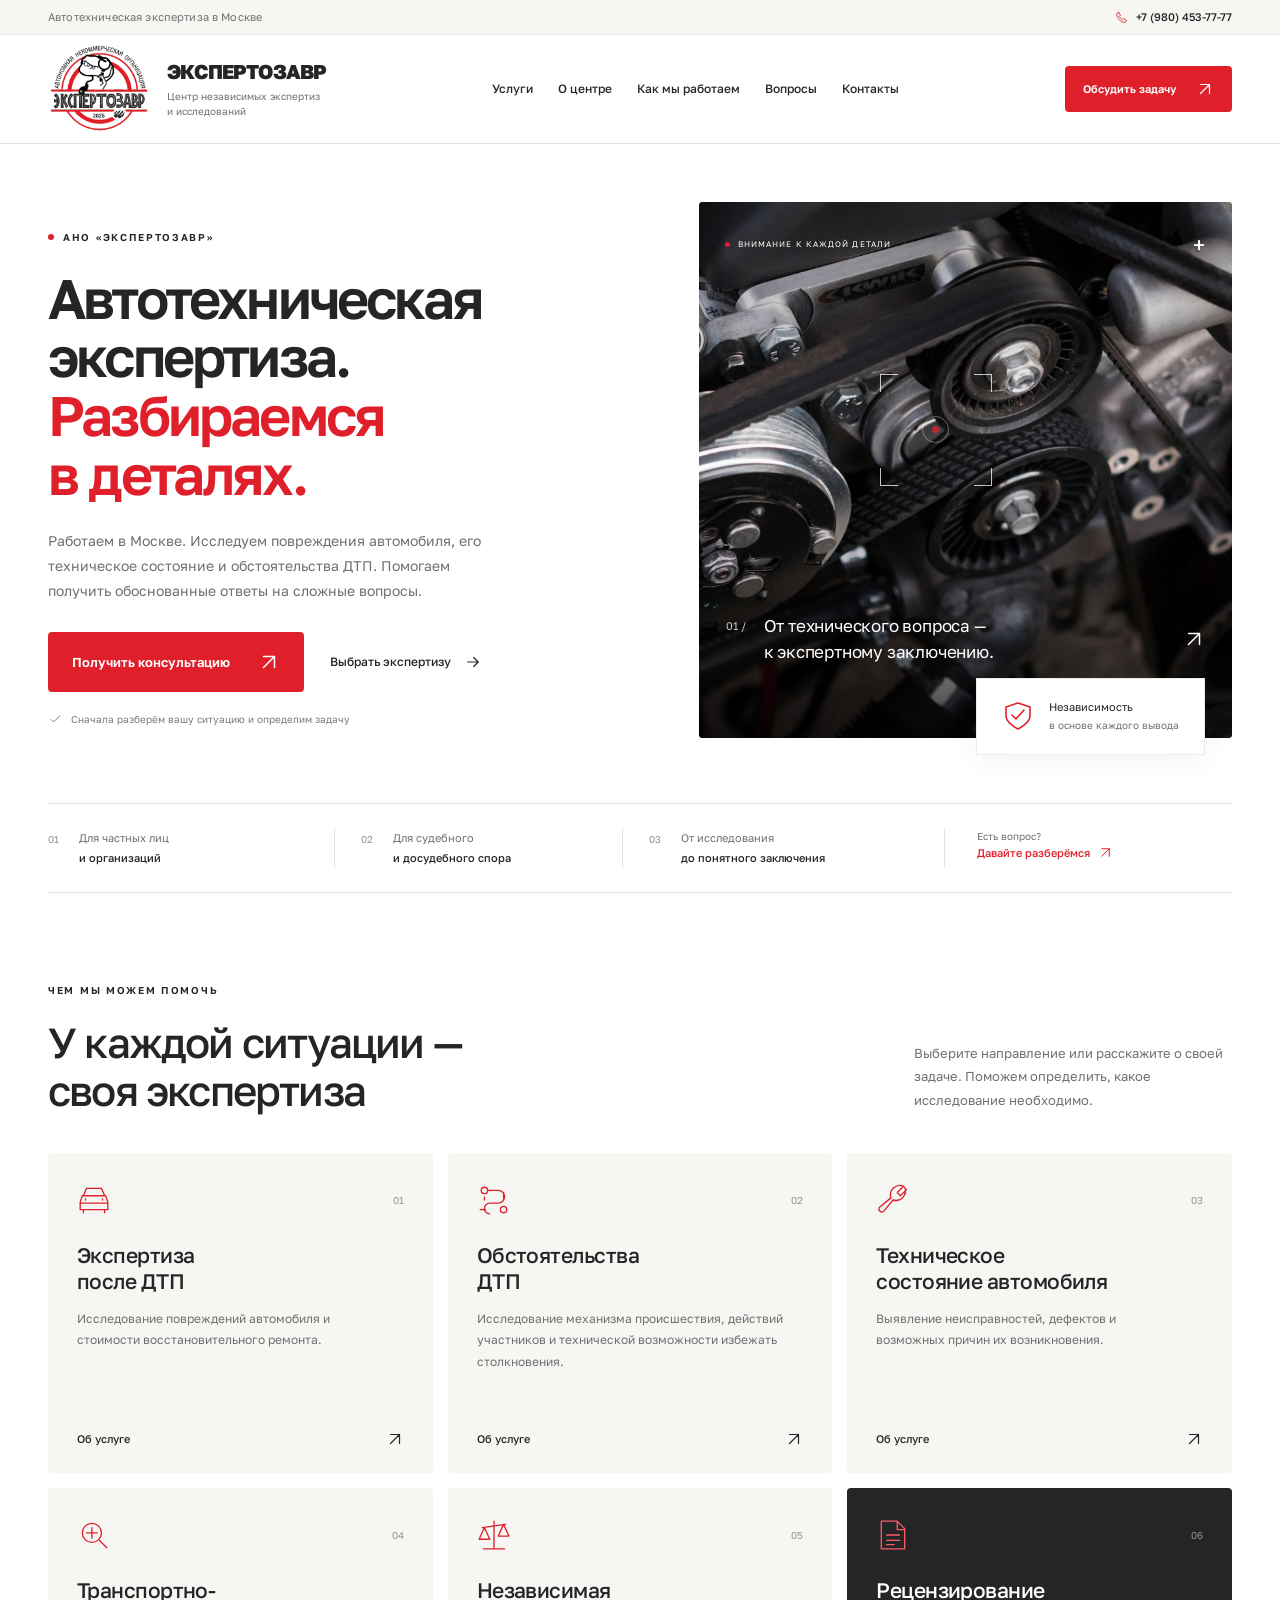
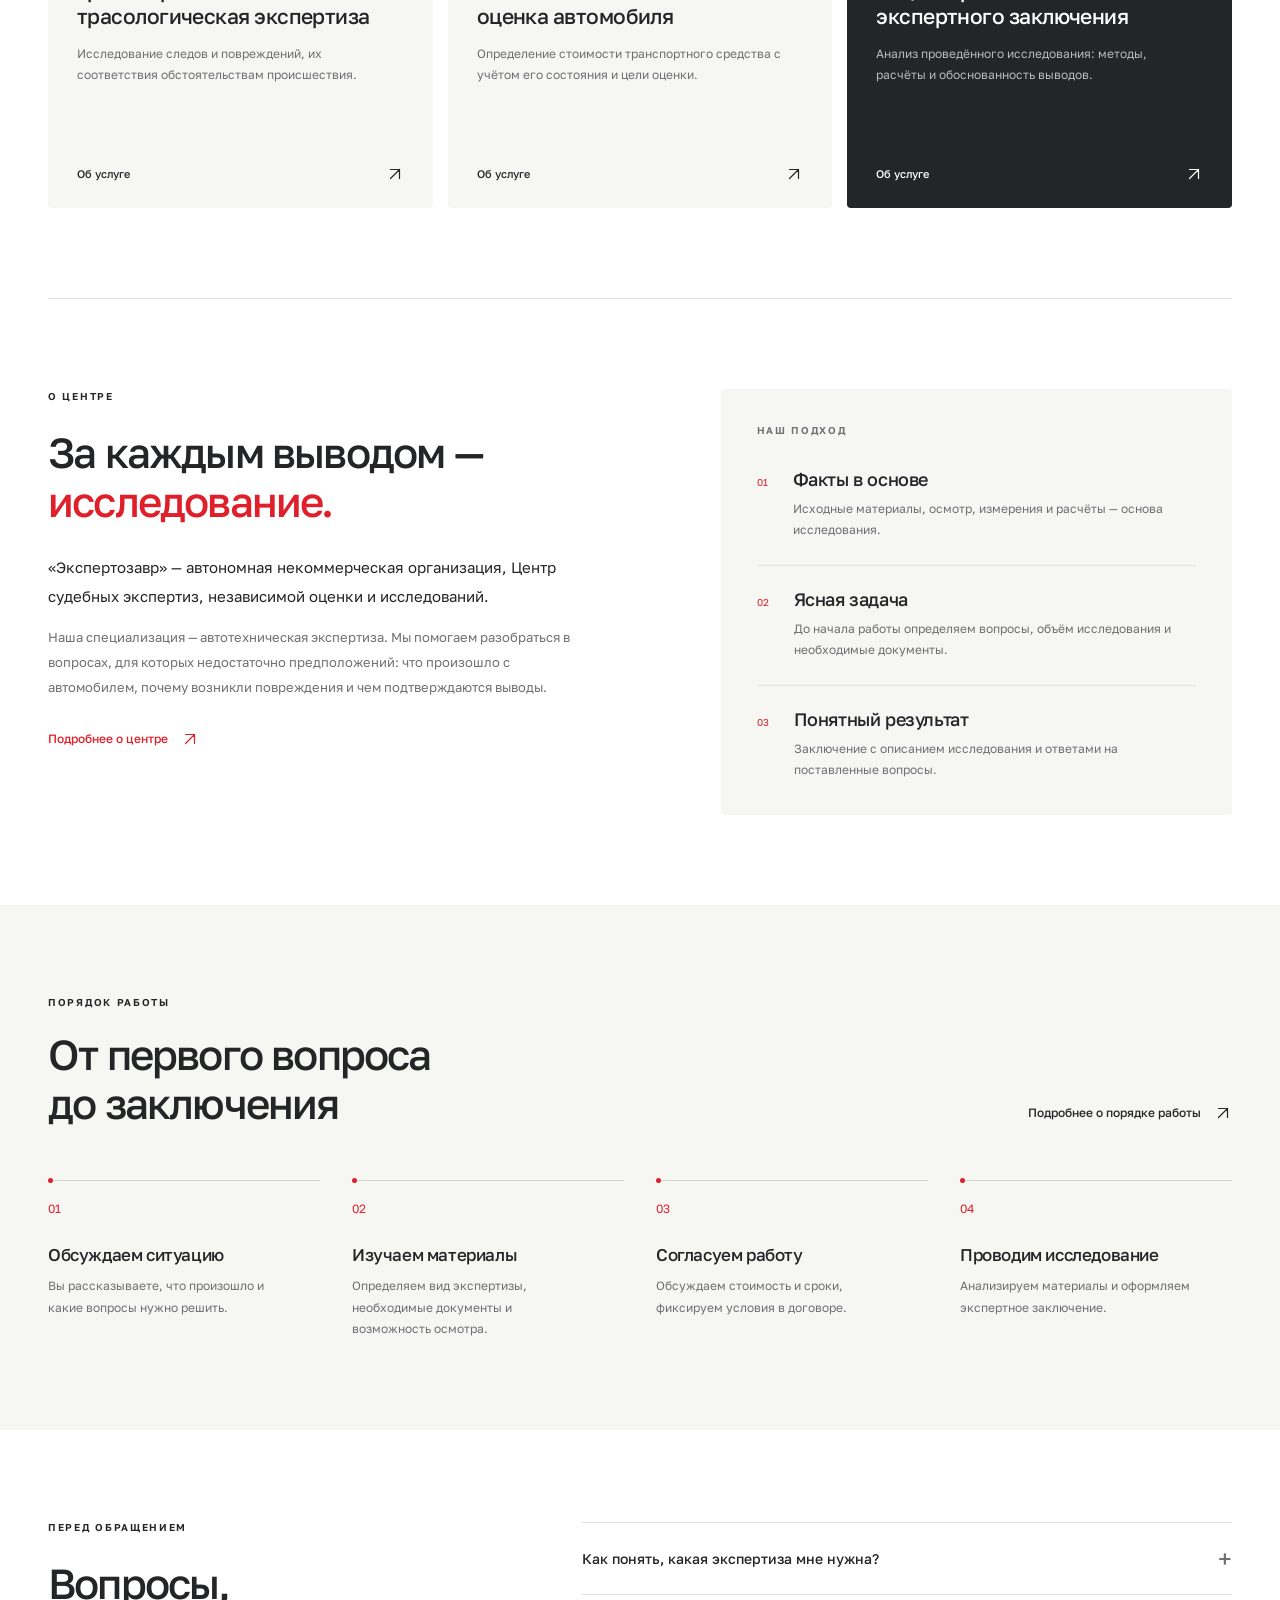
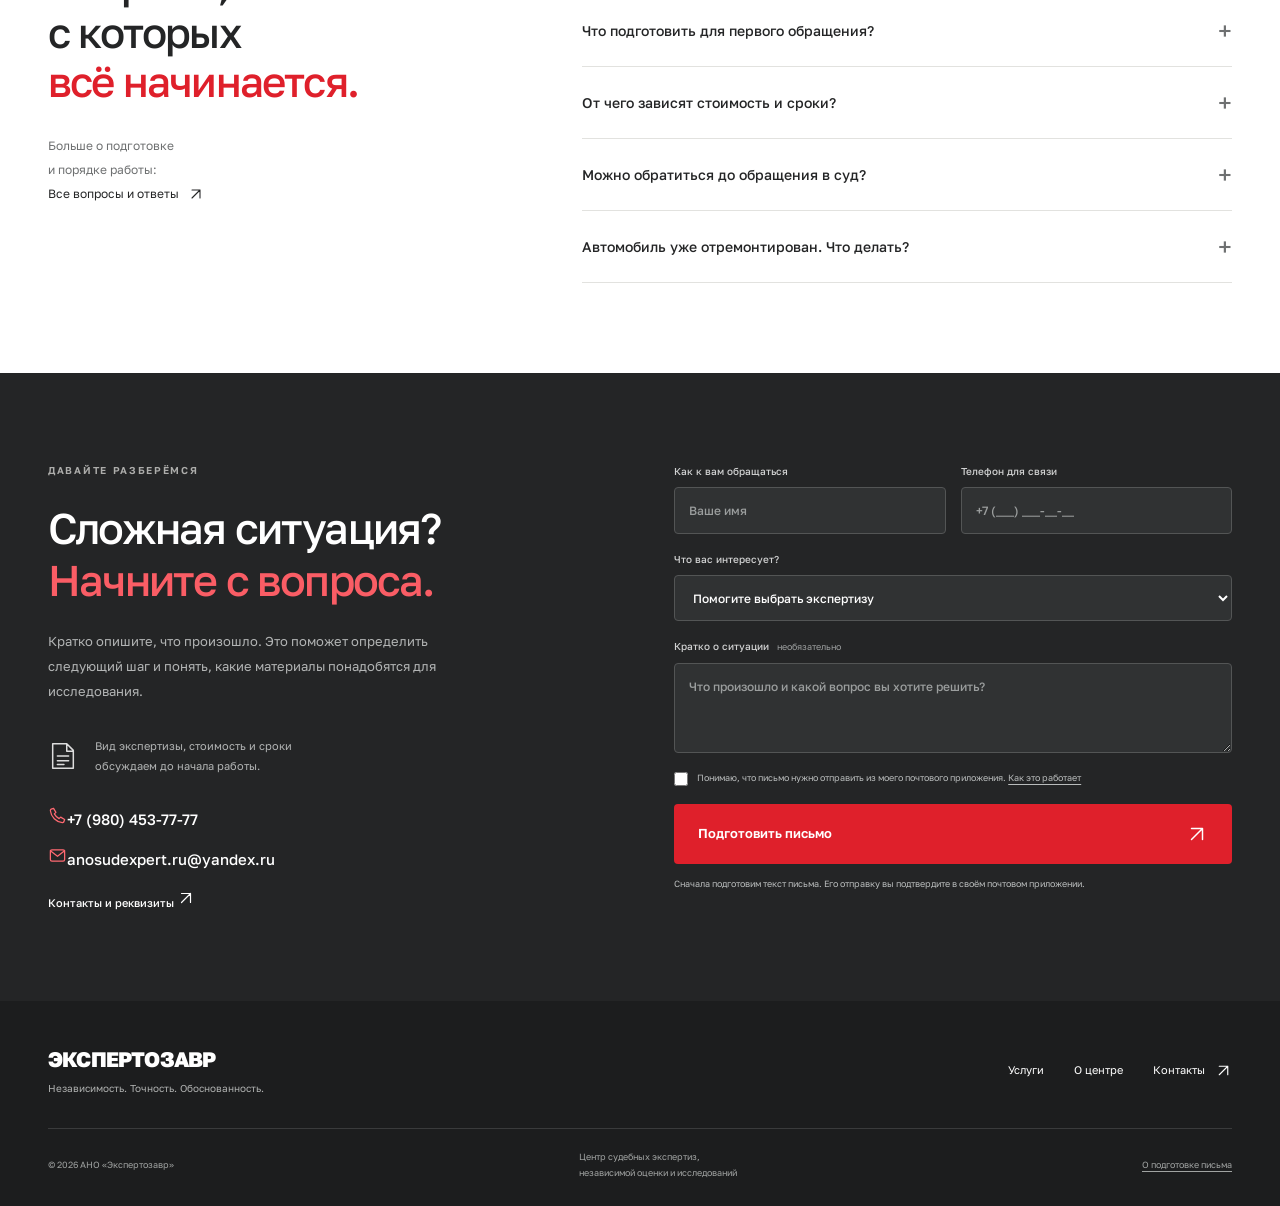
==== commit c7c9e6ac: "Set Moscow as confirmed service region" ====
--- a/index.html
+++ b/index.html
@@ -2,12 +2,13 @@
 <html lang="ru">
 <head>
 <meta charset="utf-8"><meta name="viewport" content="width=device-width, initial-scale=1"><meta name="theme-color" content="#df202b">
-<title>Экспертозавр — независимая автотехническая экспертиза</title>
-<meta name="description" content="АНО «Экспертозавр» — Центр судебных экспертиз, независимой оценки и исследований. Автотехническая экспертиза, исследование повреждений и оценка автомобиля.">
-<meta property="og:title" content="Экспертозавр — разбираемся в деталях"><meta property="og:description" content="Независимая автотехническая экспертиза. От технического вопроса — к экспертному заключению."><link rel="canonical" href="https://thenineaxis.github.io/expertozavr-demo/"><meta property="og:url" content="https://thenineaxis.github.io/expertozavr-demo/"><meta property="og:type" content="website"><meta property="og:locale" content="ru_RU">
+<title>Автотехническая экспертиза в Москве — Экспертозавр</title>
+<meta name="description" content="Автотехническая экспертиза и независимая оценка автомобиля в Москве. АНО «Экспертозавр»: исследование повреждений, технического состояния и обстоятельств ДТП.">
+<meta property="og:title" content="Автотехническая экспертиза в Москве — Экспертозавр"><meta property="og:description" content="Автотехническая экспертиза и независимая оценка автомобиля в Москве. АНО «Экспертозавр»: исследование повреждений, технического состояния и обстоятельств ДТП."><link rel="canonical" href="https://thenineaxis.github.io/expertozavr-demo/"><meta property="og:url" content="https://thenineaxis.github.io/expertozavr-demo/"><meta property="og:type" content="website"><meta property="og:locale" content="ru_RU">
 <link rel="icon" type="image/svg+xml" href="./assets/favicon.svg"><link rel="stylesheet" href="./styles.css"><script src="./site-config.js?v=0.14.0" defer></script><script src="./email-draft.js?v=0.14.0" defer></script><script src="./app.js?v=0.14.0" defer></script>
-<link rel="stylesheet" href="./contacts.css?v=0.14.0">
-<script type="application/ld+json">{"@context": "https://schema.org", "@graph": [{"@type": "Organization", "@id": "https://thenineaxis.github.io/expertozavr-demo/#organization", "name": "АНО «Экспертозавр»", "legalName": "Автономная некоммерческая организация «Центр судебных экспертиз, независимой оценки и исследований „ЭКСПЕРТОЗАВР“»", "alternateName": "Центр судебных экспертиз, независимой оценки и исследований «Экспертозавр»", "url": "https://thenineaxis.github.io/expertozavr-demo/", "logo": "https://thenineaxis.github.io/expertozavr-demo/assets/logo-expertozavr.png", "telephone": "+79804537777", "email": "anosudexpert.ru@yandex.ru", "taxID": "7733466437", "identifier": [{"@type": "PropertyValue", "propertyID": "ОГРН", "value": "1257700157956"}, {"@type": "PropertyValue", "propertyID": "КПП", "value": "773301001"}], "contactPoint": {"@type": "ContactPoint", "telephone": "+79804537777", "email": "anosudexpert.ru@yandex.ru", "contactType": "customer service", "url": "https://thenineaxis.github.io/expertozavr-demo/contacts/"}, "address": {"@type": "PostalAddress", "postalCode": "125364", "addressCountry": "RU", "addressLocality": "Москва", "streetAddress": "ул. Свободы, д. 50, помещение 4П"}}]}</script>
+<link rel="stylesheet" href="./contacts.css?v=0.15.0">
+<script type="application/ld+json">{"@context": "https://schema.org", "@graph": [{"@type": "Organization", "@id": "https://thenineaxis.github.io/expertozavr-demo/#organization", "name": "АНО «Экспертозавр»", "legalName": "Автономная некоммерческая организация «Центр судебных экспертиз, независимой оценки и исследований „ЭКСПЕРТОЗАВР“»", "alternateName": "Центр судебных экспертиз, независимой оценки и исследований «Экспертозавр»", "url": "https://thenineaxis.github.io/expertozavr-demo/", "logo": "https://thenineaxis.github.io/expertozavr-demo/assets/logo-expertozavr.png", "telephone": "+79804537777", "email": "anosudexpert.ru@yandex.ru", "taxID": "7733466437", "identifier": [{"@type": "PropertyValue", "propertyID": "ОГРН", "value": "1257700157956"}, {"@type": "PropertyValue", "propertyID": "КПП", "value": "773301001"}], "contactPoint": {"@type": "ContactPoint", "telephone": "+79804537777", "email": "anosudexpert.ru@yandex.ru", "contactType": "customer service", "url": "https://thenineaxis.github.io/expertozavr-demo/contacts/"}, "address": {"@type": "PostalAddress", "postalCode": "125364", "addressCountry": "RU", "addressLocality": "Москва", "streetAddress": "ул. Свободы, д. 50, помещение 4П"}, "areaServed": {"@type": "City", "name": "Москва"}}]}</script>
+<meta property="og:site_name" content="Экспертозавр"><meta property="og:image" content="https://thenineaxis.github.io/expertozavr-demo/assets/social-card.jpg?v=0.15.0"><meta property="og:image:type" content="image/jpeg"><meta property="og:image:width" content="1200"><meta property="og:image:height" content="630"><meta property="og:image:alt" content="Экспертозавр — автотехническая экспертиза. Телефон +7 (980) 453-77-77.">
 </head>
 <body>
 <a class="skip-link" href="#main">Перейти к содержанию</a>
@@ -21,14 +22,14 @@
 <symbol id="i-scale" viewBox="0 0 32 32"><path d="M16 3v25M6 29h20M5 9l22-3M7 9l-5 11h10L7 9Zm18-3-5 11h10L25 6Z"/></symbol>
 <symbol id="i-shield" viewBox="0 0 32 32"><path d="m16 3 12 4v9c0 7-12 13-12 13S4 23 4 16V7l12-4Z"/><path d="m10 15 4 4 8-9"/></symbol>
 <symbol id="i-phone" viewBox="0 0 24 24"><path d="m7 3 3 5-2 2a15 15 0 0 0 6 6l2-2 5 3-1 3a2 2 0 0 1-2 1C10 20 4 14 3 6a2 2 0 0 1 1-2l3-1Z"/></symbol><symbol id="i-mail" viewBox="0 0 24 24"><rect x="3" y="5" width="18" height="14" rx="2"/><path d="m3 6 9 7 9-7"/></symbol></svg>
-<div class="topline"><div class="container topline-inner"><span>Независимая экспертиза. Обоснованные выводы.</span><a class="topline-contact" href="tel:+79804537777" aria-label="Позвонить в центр: +7 (980) 453-77-77"><svg aria-hidden="true"><use href="#i-phone"/></svg>+7 (980) 453-77-77</a></div></div>
+<div class="topline"><div class="container topline-inner"><span>Автотехническая экспертиза в Москве</span><a class="topline-contact" href="tel:+79804537777" aria-label="Позвонить в центр: +7 (980) 453-77-77"><svg aria-hidden="true"><use href="#i-phone"/></svg>+7 (980) 453-77-77</a></div></div>
 <header class="site-header"><div class="container header-inner">
 <a class="brand" href="#" aria-label="Экспертозавр — главная"><img src="./assets/logo-expertozavr.png" alt="Логотип АНО «Экспертозавр»: динозавр с лупой" width="104" height="94"><span class="brand-copy"><strong>ЭКСПЕРТОЗАВР</strong><span>Центр независимых экспертиз<br>и исследований</span></span></a>
 <nav class="desktop-nav" aria-label="Основная навигация"><a href="./services/">Услуги</a><a href="./about/">О центре</a><a href="./process/">Как мы работаем</a><a href="./questions/">Вопросы</a><a href="./contacts/">Контакты</a></nav>
 <a class="button button-small header-cta" href="#consultation">Обсудить задачу <svg><use href="#i-up-right"/></svg></a><button class="menu-toggle" aria-label="Открыть меню" aria-expanded="false" aria-controls="mobile-nav"><span></span><span></span></button></div>
 <nav class="mobile-nav" id="mobile-nav" aria-label="Мобильная навигация" hidden><a href="./services/">Услуги</a><a href="./about/">О центре</a><a href="./process/">Как мы работаем</a><a href="./questions/">Вопросы</a><a href="./contacts/">Контакты</a><a href="#consultation">Обсудить задачу ↗</a></nav></header>
 <main id="main">
-<section class="hero container" aria-labelledby="hero-title"><div class="hero-copy"><p class="eyebrow"><span></span> АНО «ЭКСПЕРТОЗАВР»</p><h1 id="hero-title">Автотехническая<br>экспертиза.<br><em>Разбираемся<br>в деталях.</em></h1><p class="hero-description">От повреждений автомобиля до обстоятельств ДТП. Исследуем факты и помогаем получить обоснованные ответы на сложные вопросы.</p><div class="hero-actions"><a class="button" href="#consultation">Получить консультацию <svg><use href="#i-up-right"/></svg></a><a class="text-link" href="#services">Выбрать экспертизу <svg><use href="#i-arrow"/></svg></a></div><p class="hero-note"><svg><use href="#i-check"/></svg> Сначала разберём вашу ситуацию и определим задачу</p></div>
+<section class="hero container" aria-labelledby="hero-title"><div class="hero-copy"><p class="eyebrow"><span></span> АНО «ЭКСПЕРТОЗАВР»</p><h1 id="hero-title">Автотехническая<br>экспертиза.<br><em>Разбираемся<br>в деталях.</em></h1><p class="hero-description">Работаем в Москве. Исследуем повреждения автомобиля, его техническое состояние и обстоятельства ДТП. Помогаем получить обоснованные ответы на сложные вопросы.</p><div class="hero-actions"><a class="button" href="#consultation">Получить консультацию <svg><use href="#i-up-right"/></svg></a><a class="text-link" href="#services">Выбрать экспертизу <svg><use href="#i-arrow"/></svg></a></div><p class="hero-note"><svg><use href="#i-check"/></svg> Сначала разберём вашу ситуацию и определим задачу</p></div>
 <div class="hero-visual"><img class="hero-photo" src="./assets/auto-inspection.jpg" alt="Детали двигателя автомобиля — объект технического исследования" width="1400" height="787" fetchpriority="high"><div class="photo-shade"></div><div class="photo-top"><span class="live-dot"></span> ВНИМАНИЕ К КАЖДОЙ ДЕТАЛИ <span class="corner-mark">+</span></div><div class="focus-mark" aria-hidden="true"><span></span><i></i></div><div class="photo-bottom"><span class="photo-number">01 /</span><p>От технического вопроса —<br>к экспертному заключению.</p><svg><use href="#i-up-right"/></svg></div><div class="visual-label"><svg><use href="#i-shield"/></svg><span>Независимость<br><strong>в основе каждого вывода</strong></span></div></div></section>
 <div class="principles container"><div><span class="principle-number">01</span><p>Для частных лиц<br><strong>и организаций</strong></p></div><div><span class="principle-number">02</span><p>Для судебного<br><strong>и досудебного спора</strong></p></div><div><span class="principle-number">03</span><p>От исследования<br><strong>до понятного заключения</strong></p></div><a href="#consultation" class="principle-link">Есть вопрос?<br><span>Давайте разберёмся <svg><use href="#i-up-right"/></svg></span></a></div>
 <section class="services section" id="services" aria-labelledby="services-title"><div class="container"><div class="section-heading"><div><p class="eyebrow">ЧЕМ МЫ МОЖЕМ ПОМОЧЬ</p><h2 id="services-title">У каждой ситуации —<br>своя экспертиза</h2></div><p class="section-intro">Выберите направление или расскажите о своей задаче. Поможем определить, какое исследование необходимо.</p></div>
--- a/contacts.css
+++ b/contacts.css
@@ -17,3 +17,9 @@
 
 .email-draft-select:hover{color:#ff6971}.consultation-copy{position:sticky;top:130px;align-self:start}
 @media(max-width:720px){.consultation-copy{position:static}}
+
+/* A direct link and locally generated QR code for sharing the site. */
+.contact-share{display:grid;grid-template-columns:1.3fr 1fr;gap:80px;align-items:center;border-top:1px solid var(--line)}.contact-share-copy{min-width:0}.contact-share h2{font-size:38px}.contact-share-copy>p:not(.eyebrow){font-size:14px;line-height:1.9;color:var(--muted);max-width:520px;margin:25px 0}.contact-site-url{display:inline-flex;align-items:center;gap:14px;font-size:13px;color:var(--red);line-height:1.7;max-width:100%;overflow-wrap:anywhere}.contact-site-url svg{width:17px;height:17px;flex:none}.contact-site-url:hover{text-decoration:underline;text-underline-offset:4px}.contact-qr{justify-self:center;text-align:center;min-width:0}.contact-qr>img{display:block;width:205px;height:205px;max-width:100%;margin:auto;image-rendering:pixelated}.contact-qr>p{font-size:12px;line-height:1.8;color:var(--muted);margin:15px 0 18px}.contact-qr-downloads{display:flex;flex-wrap:wrap;justify-content:center;gap:22px}.contact-qr-downloads .text-link{color:var(--red);font-size:11px}.contact-qr-downloads svg{width:15px;height:15px}
+@media(max-width:900px){.contact-share{gap:40px;grid-template-columns:1.3fr 1fr}.contact-share h2{font-size:32px}.contact-site-url{font-size:12px}.contact-qr-downloads{gap:14px}}
+@media(max-width:720px){.contact-share{grid-template-columns:1fr;gap:30px}.contact-share h2{font-size:32px}.contact-share-copy>p:not(.eyebrow){font-size:13px;margin:21px 0}.contact-site-url{font-size:12px;gap:10px}.contact-qr{justify-self:stretch;padding:25px 16px;background:var(--cream);border:1px solid var(--line);border-radius:var(--radius)}.contact-qr-downloads{gap:25px}.contact-qr-downloads .text-link{font-size:12px}.contact-qr>img{width:205px;height:205px}.contact-qr>p{font-size:12px}}
+@media(max-width:360px){.contact-share h2{font-size:29px}.contact-site-url{font-size:11px}.contact-qr-downloads{gap:19px}.contact-qr-downloads .text-link{font-size:11px}}
